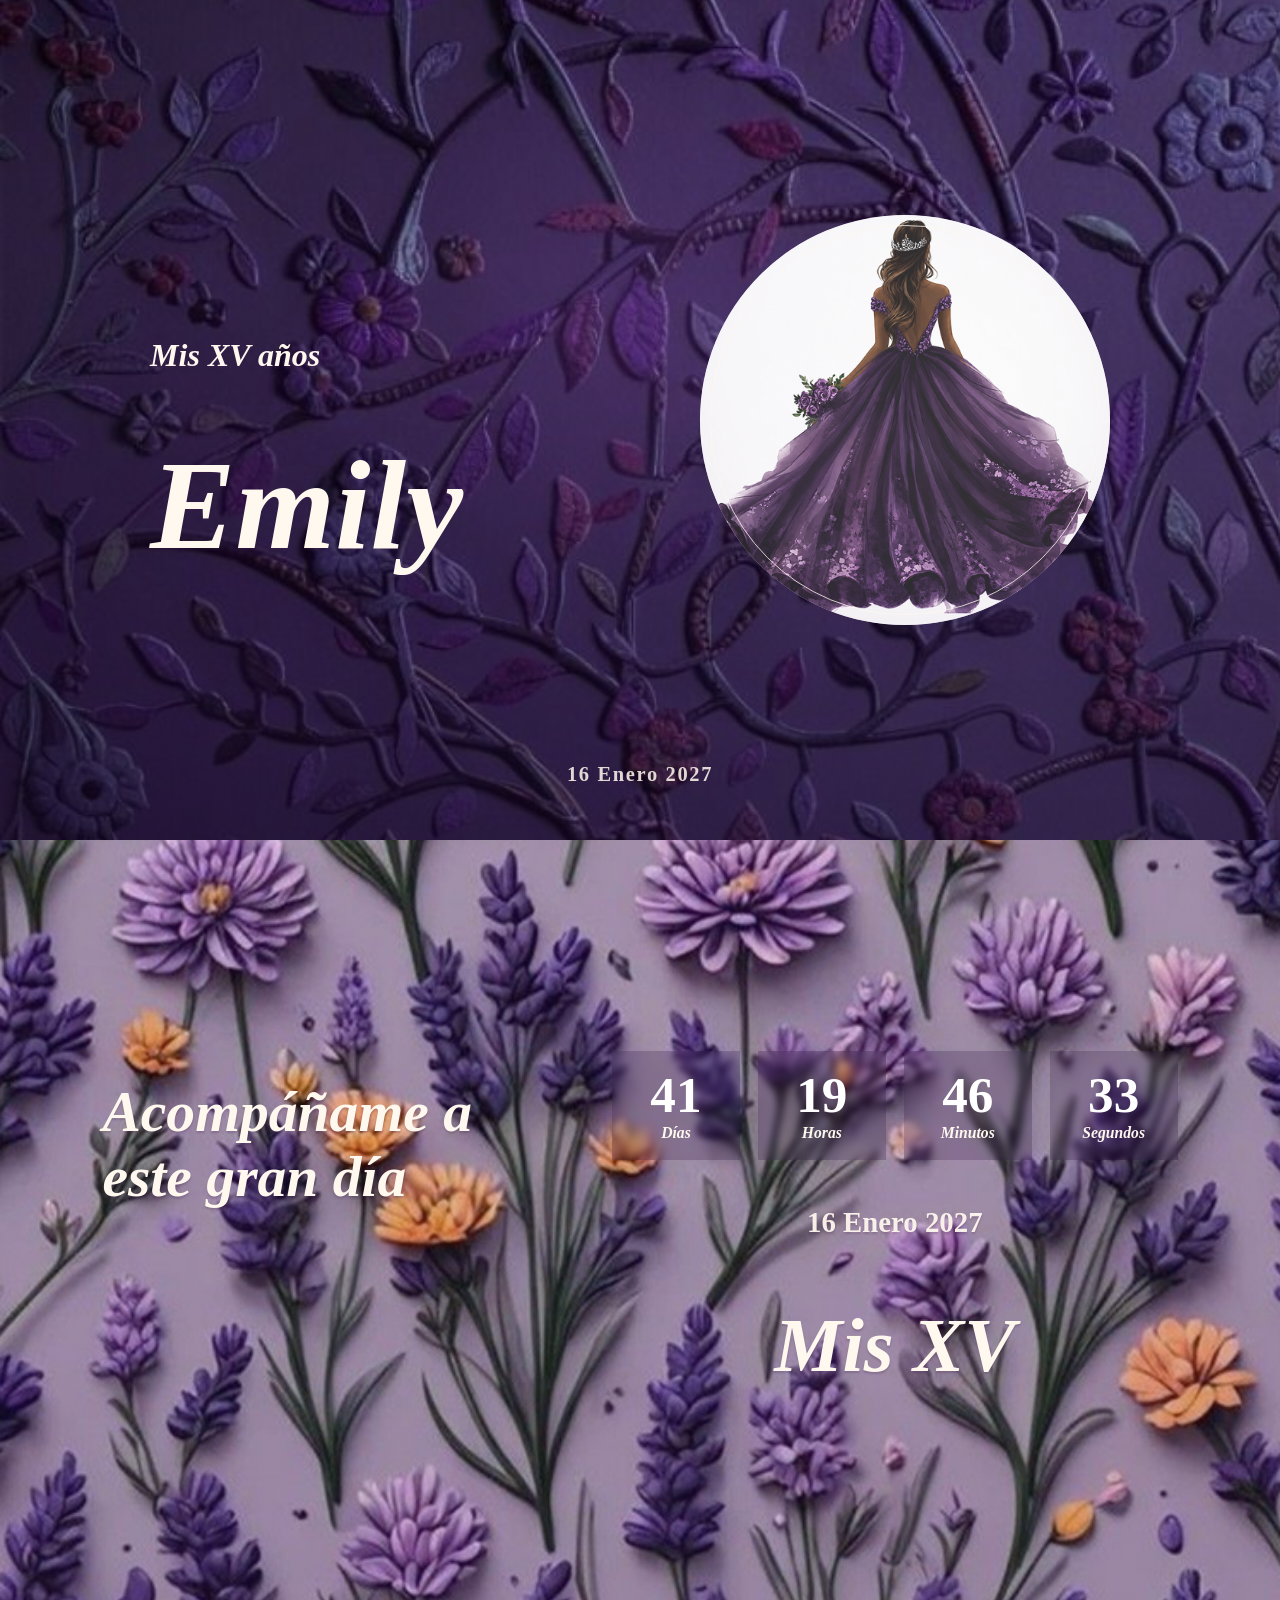
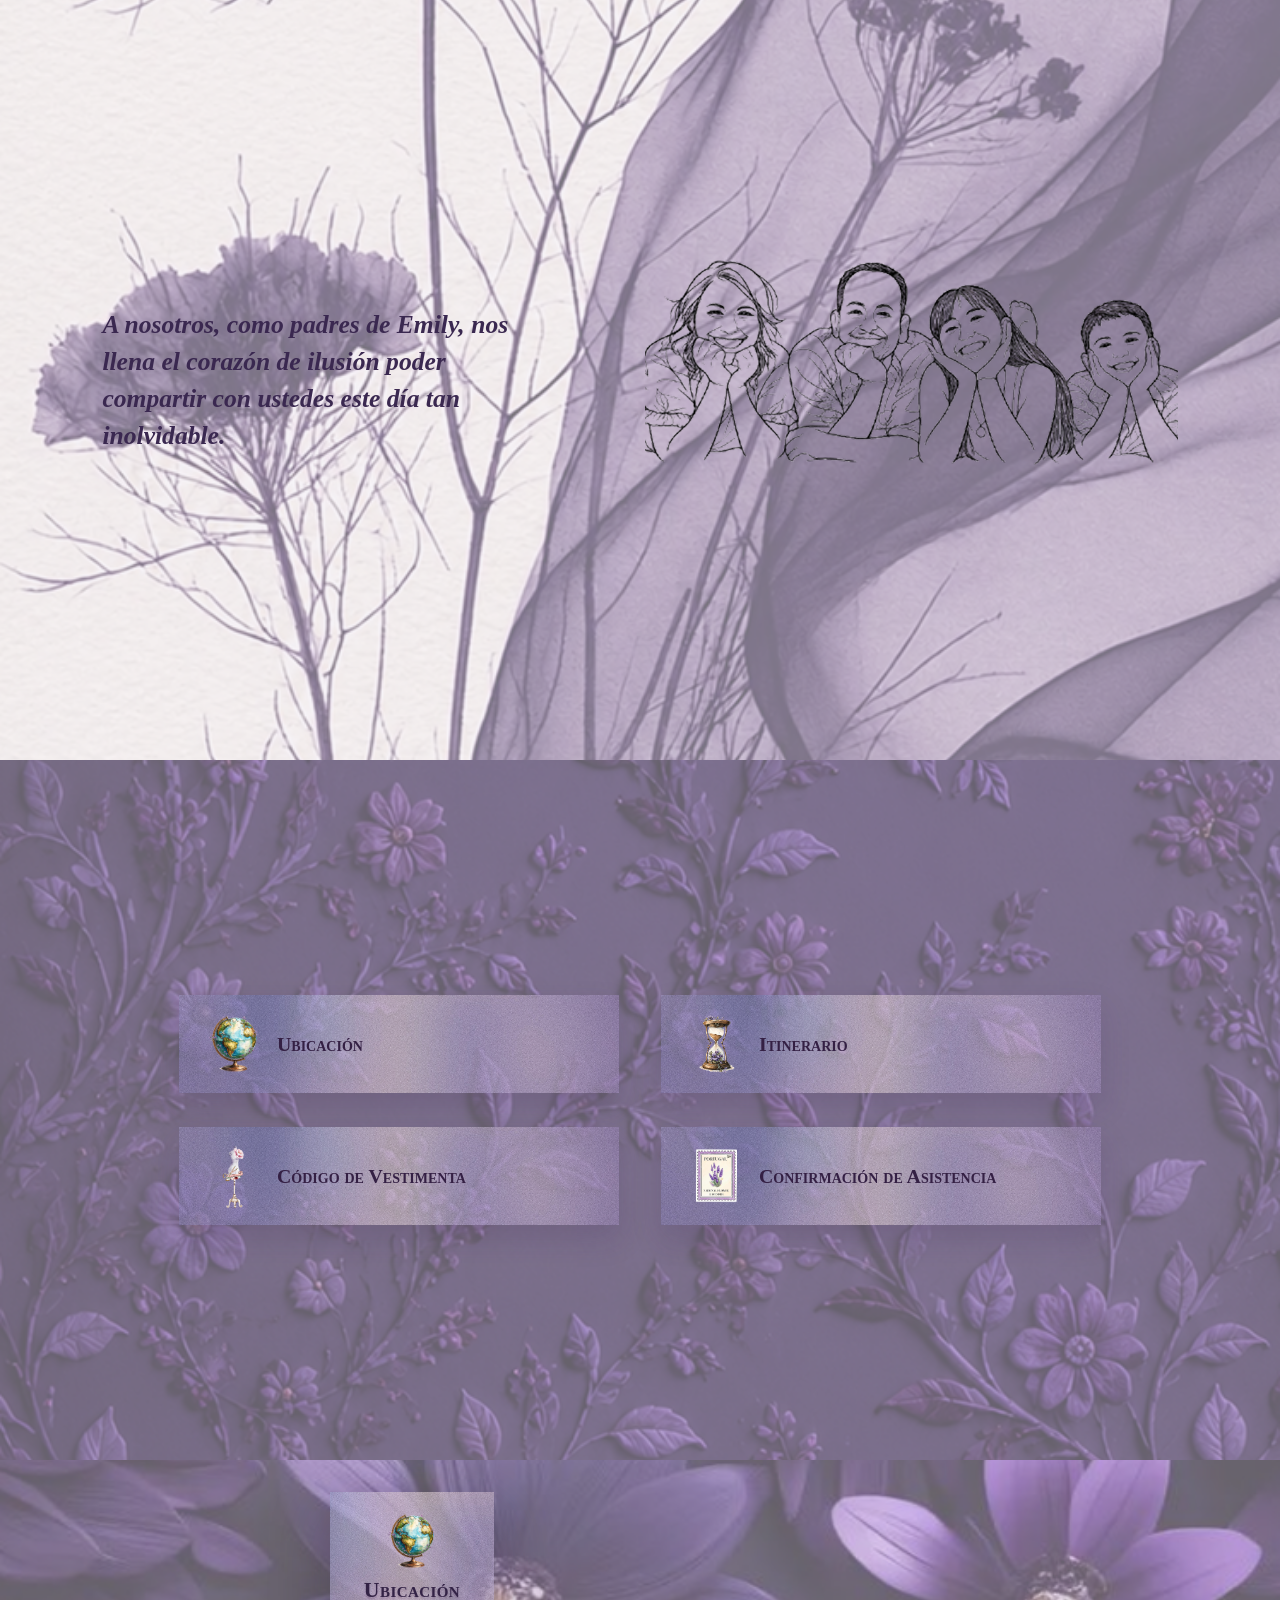
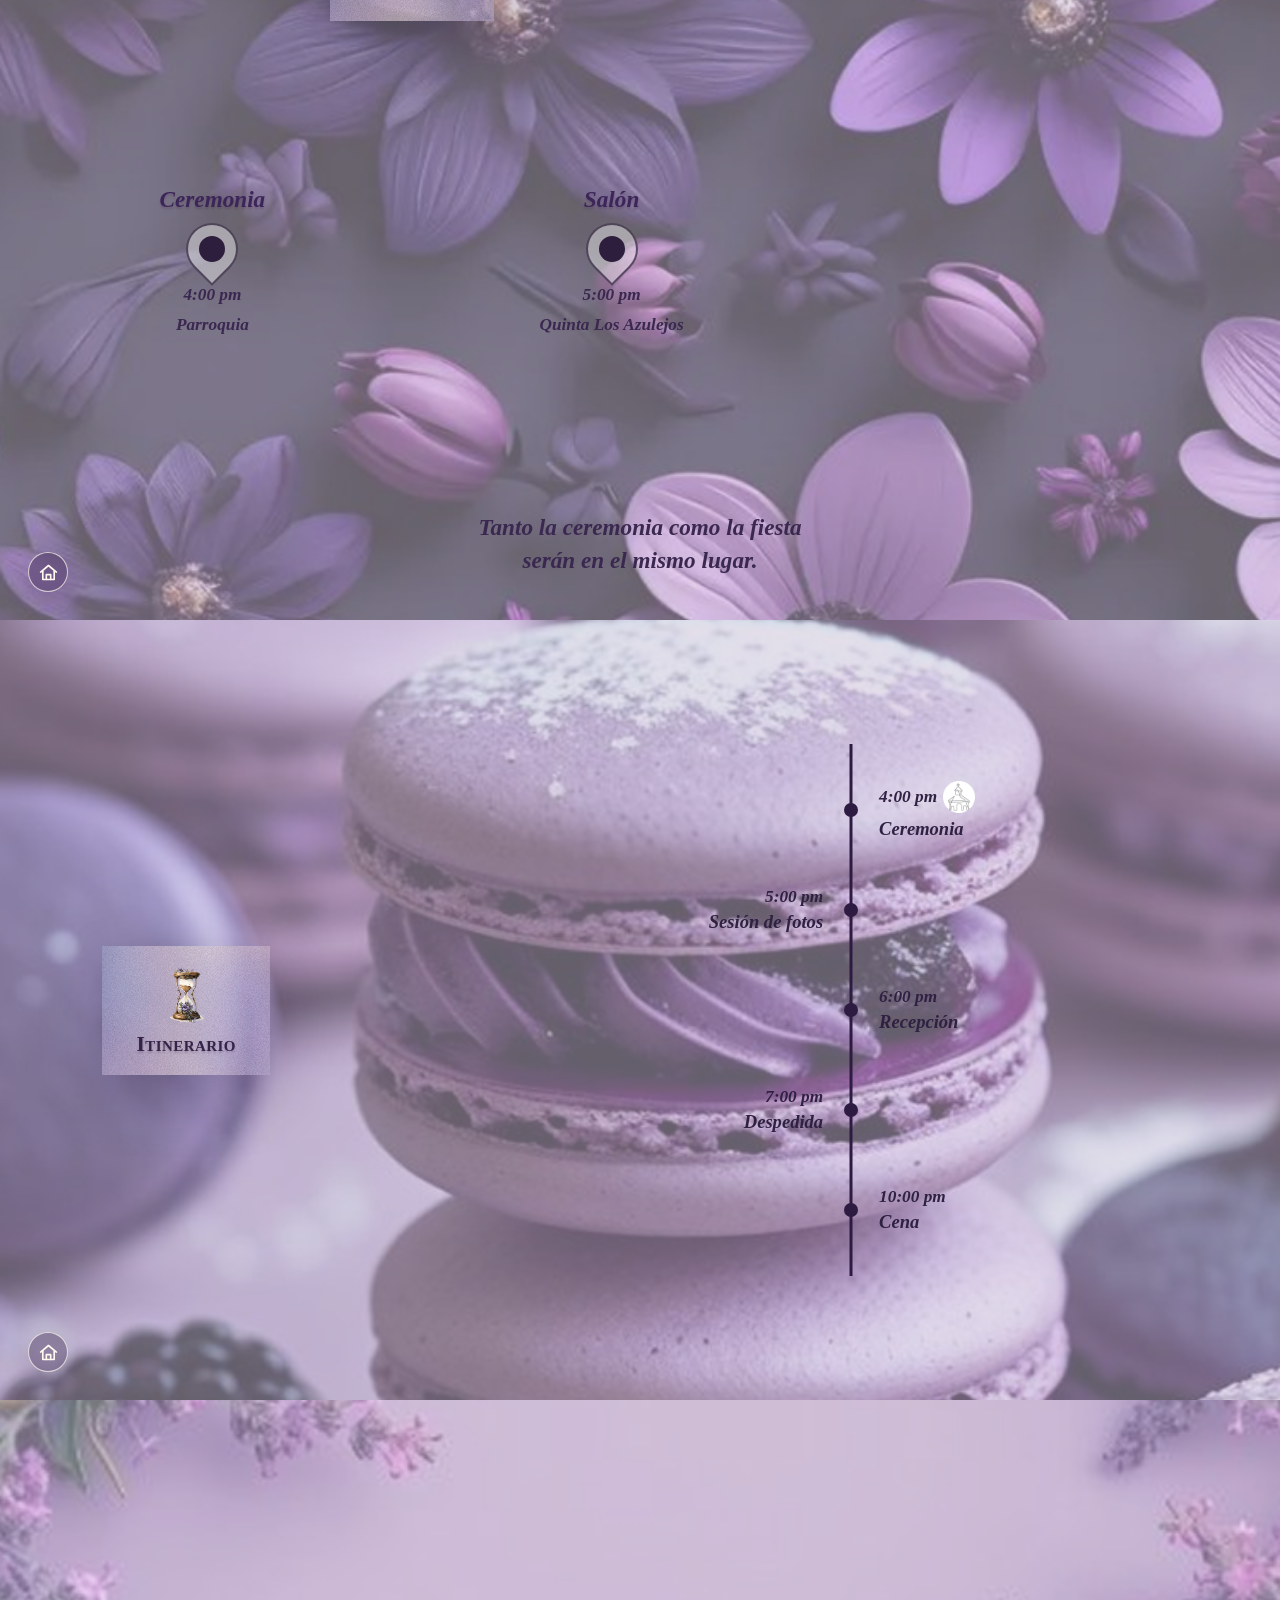
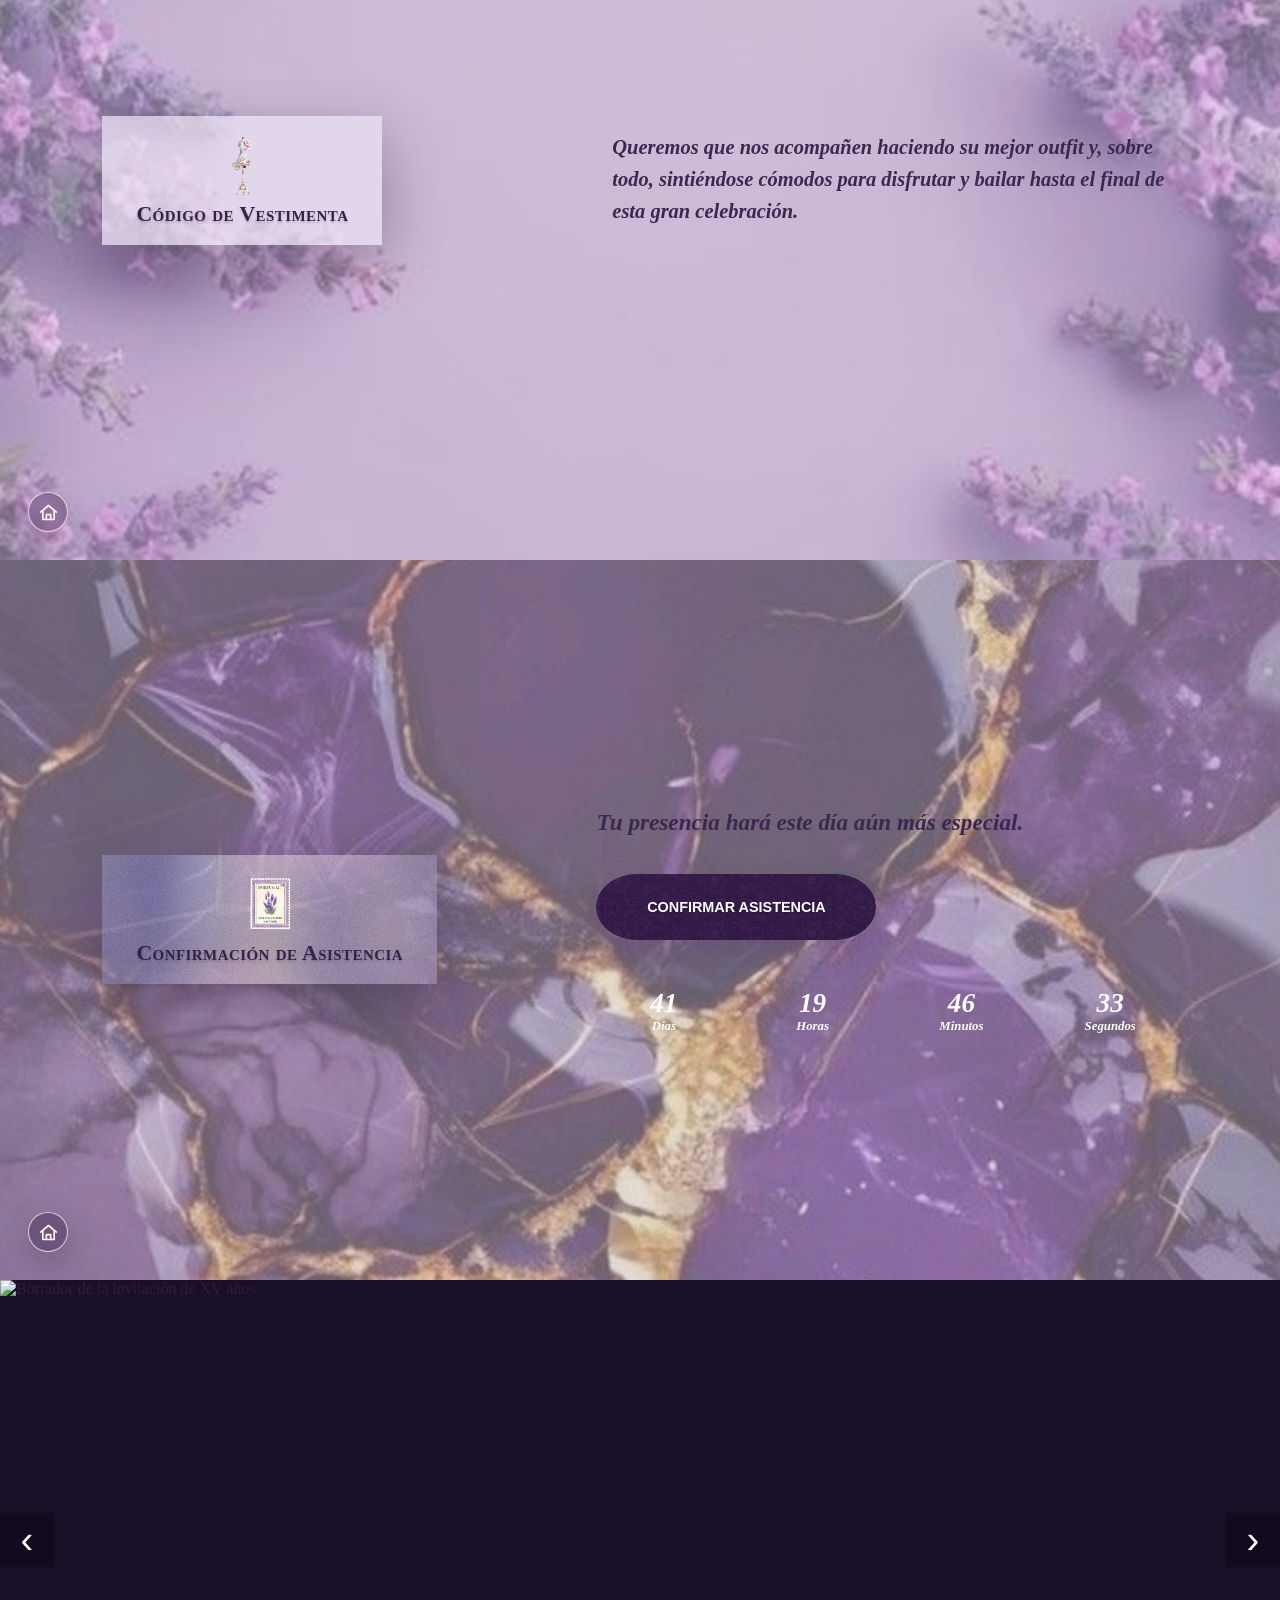
==== index.html @ 59a215a9 "Add files via upload" ====
<!doctype html>
<html lang="es">
  <head>
    <meta charset="UTF-8" />
    <meta name="viewport" content="width=device-width, initial-scale=1.0" />
    <title>Mis XV | Emily</title>
    <meta
      name="description"
      content="Invitación digital para celebrar los XV años de Emily."
    />
    <link rel="stylesheet" href="styles.css" />
  </head>
  <body>
    <main class="invite">
      <section class="panel hero" id="inicio">
        <div class="vine vine--top" aria-hidden="true"></div>
        <p class="script small">Mis XV años</p>
        <a
          class="portrait portrait--link"
          href="#segunda-seccion"
          aria-label="Ir a la siguiente sección"
        >
          <img
            src="foto-principal.png"
            alt="Quinceañera con vestido morado"
          />
        </a>
        <h1>Emily</h1>
        <p class="date-line">16 Enero 2027</p>
      </section>

      <section class="panel intro" id="segunda-seccion" aria-label="Cuenta regresiva">
        <p class="script">Acompáñame a<br />este gran día</p>
        <div class="countdown" data-event-date="2027-01-16T16:00:00-06:00">
          <div>
            <strong data-days>00</strong>
            <span>Días</span>
          </div>
          <div>
            <strong data-hours>00</strong>
            <span>Horas</span>
          </div>
          <div>
            <strong data-minutes>00</strong>
            <span>Minutos</span>
          </div>
          <div>
            <strong data-seconds>00</strong>
            <span>Segundos</span>
          </div>
        </div>
        <p class="date-line">16 Enero 2027</p>
        <p class="script large">Mis XV</p>
      </section>

      <section class="panel letter">
        <p>
          A nosotros, como padres de Emily, nos llena el corazón de ilusión
          poder compartir con ustedes este día tan inolvidable.
        </p>
        <img
          class="family-photo"
          src="foto-familia.png"
          alt="Retrato lineal de la familia de Emily"
        />
      </section>

      <section class="panel menu" id="menu-principal" aria-label="Accesos rápidos">
        <a href="#ubicacion" aria-label="Ir a la sección de ubicación">
          <img src="icono-ubicacion.png" alt="" aria-hidden="true" />
          Ubicación
        </a>
        <a href="#itinerario">
          <img src="icono-itinerario.png" alt="" aria-hidden="true" />
          Itinerario
        </a>
        <a href="#vestimenta">
          <img src="icono-vestimenta.png" alt="" aria-hidden="true" />
          Código de Vestimenta
        </a>
        <a href="#confirmacion">
          <img src="icono-confirmacion.png" alt="" aria-hidden="true" />
          Confirmación de Asistencia
        </a>
      </section>

      <section class="panel location" id="ubicacion">
        <h2>
          <img src="icono-ubicacion.png" alt="" aria-hidden="true" />
          Ubicación
        </h2>
        <div class="place-grid">
          <article>
            <h3>Ceremonia</h3>
            <a
              class="pin"
              href="https://maps.app.goo.gl/WxmmRTpsKxU8qEWM8"
              target="_blank"
              rel="noreferrer"
              aria-label="Ver ubicación de la ceremonia"
            ></a>
            <p>4:00 pm</p>
            <small>Parroquia</small>
          </article>
          <article>
            <h3>Salón</h3>
            <a
              class="pin"
              href="https://maps.app.goo.gl/WxmmRTpsKxU8qEWM8"
              target="_blank"
              rel="noreferrer"
              aria-label="Ver ubicación del salón"
            ></a>
            <p>5:00 pm</p>
            <small>Quinta Los Azulejos</small>
          </article>
        </div>
        <p class="note">
          Tanto la ceremonia como la fiesta serán en el mismo lugar.
        </p>
        <a class="back-menu" href="#menu-principal" aria-label="Regresar al menú principal">
          <svg viewBox="0 0 24 24" aria-hidden="true">
            <path d="M3 11.5 12 4l9 7.5" />
            <path d="M5.5 10.5V20h13v-9.5" />
            <path d="M9.5 20v-5.5h5V20" />
          </svg>
        </a>
      </section>

      <section class="panel itinerary" id="itinerario">
        <h2>
          <img src="icono-itinerario.png" alt="" aria-hidden="true" />
          Itinerario
        </h2>
        <ol class="timeline">
          <li>
            <span class="timeline-heading">
              <time>4:00 pm</time>
              <img src="icono-iglesia.png" alt="" aria-hidden="true" />
            </span>
            <span>Ceremonia</span>
          </li>
          <li>
            <time>5:00 pm</time>
            <span>Sesión de fotos</span>
          </li>
          <li>
            <time>6:00 pm</time>
            <span>Recepción</span>
          </li>
          <li>
            <time>7:00 pm</time>
            <span>Despedida</span>
          </li>
          <li>
            <time>10:00 pm</time>
            <span>Cena</span>
          </li>
        </ol>
        <a class="back-menu" href="#menu-principal" aria-label="Regresar al menú principal">
          <svg viewBox="0 0 24 24" aria-hidden="true">
            <path d="M3 11.5 12 4l9 7.5" />
            <path d="M5.5 10.5V20h13v-9.5" />
            <path d="M9.5 20v-5.5h5V20" />
          </svg>
        </a>
      </section>

      <section class="panel dresscode" id="vestimenta">
        <h2>
          <img src="icono-vestimenta.png" alt="" aria-hidden="true" />
          Código de Vestimenta
        </h2>
        <p>
          Queremos que nos acompañen haciendo su mejor outfit y, sobre todo,
          sintiéndose cómodos para disfrutar y bailar hasta el final de esta
          gran celebración.
        </p>
        <a class="back-menu" href="#menu-principal" aria-label="Regresar al menú principal">
          <svg viewBox="0 0 24 24" aria-hidden="true">
            <path d="M3 11.5 12 4l9 7.5" />
            <path d="M5.5 10.5V20h13v-9.5" />
            <path d="M9.5 20v-5.5h5V20" />
          </svg>
        </a>
      </section>

      <section class="panel rsvp" id="confirmacion">
        <h2>
          <img src="icono-confirmacion.png" alt="" aria-hidden="true" />
          Confirmación de Asistencia
        </h2>
        <p>Tu presencia hará este día aún más especial.</p>
        <a
          class="button"
          href="confirmacion.html"
          data-confirmation-link
        >
          Confirmar asistencia
        </a>
        <div class="mini-count">
          <span><strong data-days-small>00</strong> Días</span>
          <span><strong data-hours-small>00</strong> Horas</span>
          <span><strong data-minutes-small>00</strong> Minutos</span>
          <span><strong data-seconds-small>00</strong> Segundos</span>
        </div>
        <a class="back-menu" href="#menu-principal" aria-label="Regresar al menú principal">
          <svg viewBox="0 0 24 24" aria-hidden="true">
            <path d="M3 11.5 12 4l9 7.5" />
            <path d="M5.5 10.5V20h13v-9.5" />
            <path d="M9.5 20v-5.5h5V20" />
          </svg>
        </a>
      </section>

      <section class="panel gallery" aria-label="Galería">
        <button class="arrow arrow--prev" type="button" aria-label="Foto anterior">
          ‹
        </button>
        <div class="slides">
          <img src="borrador-xv.png" alt="Borrador de la invitación de XV años" />
          <div class="slide slide--one"></div>
          <div class="slide slide--two"></div>
        </div>
        <button class="arrow arrow--next" type="button" aria-label="Foto siguiente">
          ›
        </button>
      </section>

    </main>

    <script src="invitados.js"></script>
    <script src="script.js"></script>
  </body>
</html>
---- styles.css ----
:root {
  --purple-950: #160c28;
  --purple-900: #241338;
  --purple-700: #4b2866;
  --purple-500: #765191;
  --lavender: #c8bedb;
  --lavender-2: #ddd5e7;
  --cream: #fff8ef;
  --ink: #2d1e3d;
  --gold: #d9b15f;
  --shadow: 0 20px 60px rgba(24, 10, 40, 0.32);
}

* {
  box-sizing: border-box;
}

html {
  scroll-behavior: smooth;
}

body {
  margin: 0;
  background: #10081c;
  color: var(--ink);
  font-family: Georgia, "Times New Roman", serif;
}

a {
  color: inherit;
  text-decoration: none;
}

.invite {
  width: min(100%, 430px);
  margin: 0 auto;
  background: var(--lavender-2);
  box-shadow: 0 0 80px rgba(0, 0, 0, 0.42);
}

.panel {
  position: relative;
  min-height: 100vh;
  min-height: 100dvh;
  padding: 46px 28px;
  overflow-x: hidden;
  overflow-y: visible;
  display: flex;
  flex-direction: column;
  align-items: center;
  justify-content: center;
  isolation: isolate;
}

.panel::before {
  content: "";
  position: absolute;
  inset: 0;
  z-index: -2;
  background:
    radial-gradient(circle at 15% 12%, rgba(255, 255, 255, 0.26) 0 2px, transparent 3px),
    radial-gradient(circle at 84% 22%, rgba(255, 255, 255, 0.18) 0 2px, transparent 3px),
    radial-gradient(circle at 20% 86%, rgba(76, 33, 88, 0.22), transparent 28%),
    linear-gradient(135deg, #d8d0df, #bcb0ce 42%, #e3ddea);
}

.panel::after {
  content: "✿ ✤ ✿ ✤ ✿";
  position: absolute;
  inset: auto -18px 20px;
  z-index: -1;
  color: rgba(255, 255, 255, 0.34);
  font-size: 4.2rem;
  letter-spacing: 0.15em;
  text-align: center;
  filter: blur(0.2px);
}

.hero {
  min-height: 100vh;
  min-height: 100dvh;
  color: var(--cream);
  background: var(--purple-950);
}

.hero::after,
.hero .vine {
  display: none;
}

.hero::before {
  background:
    radial-gradient(circle at 50% 38%, rgba(122, 72, 158, 0.24), transparent 34%),
    linear-gradient(180deg, rgba(13, 6, 24, 0.24), rgba(18, 8, 31, 0.58)),
    url("fondo-inicio.jpg") center/cover;
}

.vine {
  position: absolute;
  inset: 0;
  z-index: -1;
  opacity: 0.75;
  background:
    radial-gradient(ellipse at 17% 15%, transparent 0 26px, rgba(31, 10, 45, 0.4) 27px 29px, transparent 30px),
    radial-gradient(ellipse at 78% 26%, transparent 0 34px, rgba(31, 10, 45, 0.44) 35px 37px, transparent 38px),
    radial-gradient(ellipse at 30% 78%, transparent 0 36px, rgba(31, 10, 45, 0.42) 37px 39px, transparent 40px);
}

.script,
h1,
h2,
h3,
.date-line {
  text-align: center;
  text-shadow: 0 2px 2px rgba(70, 35, 80, 0.24);
}

.script {
  margin: 0;
  color: var(--cream);
  font-size: 2rem;
  font-style: italic;
  font-weight: 700;
  line-height: 1.12;
}

.script.small {
  margin-bottom: 28px;
  font-size: 1.55rem;
}

.script.large {
  margin-top: 18px;
  font-size: 2.8rem;
}

h1 {
  margin: 26px 0 4px;
  color: var(--cream);
  font-size: 4.4rem;
  font-style: italic;
  line-height: 0.9;
}

h2 {
  width: fit-content;
  max-width: 100%;
  margin: 0 auto 34px;
  padding: 16px 24px;
  color: #332346;
  background: rgba(234, 226, 244, 0.72);
  box-shadow: var(--shadow);
  font-size: 1.22rem;
  font-variant: small-caps;
  letter-spacing: 0.02em;
}

h2 span {
  display: block;
  margin-bottom: 4px;
  font-size: 2rem;
  font-variant: normal;
}

h2 img {
  width: 48px;
  height: 54px;
  display: block;
  margin: 0 auto 6px;
  object-fit: contain;
}

h3 {
  margin: 0;
  color: #3c2558;
  font-size: 1.08rem;
  font-style: italic;
}

.date-line {
  margin: 0;
  color: rgba(255, 248, 239, 0.86);
  font-size: 1rem;
  font-weight: 700;
}

.hero .date-line {
  position: absolute;
  bottom: 34px;
  left: 50%;
  width: max-content;
  transform: translateX(-50%);
}

.portrait {
  position: relative;
  width: 282px;
  height: 282px;
  margin: 0;
  display: grid;
  place-items: center;
  border-radius: 50%;
  background:
    radial-gradient(circle at 65% 38%, rgba(255, 255, 255, 0.96), rgba(244, 240, 248, 0.92) 62%, rgba(212, 201, 221, 0.9));
  box-shadow: inset -18px -20px 38px rgba(111, 76, 132, 0.15);
  overflow: hidden;
}

.portrait--link {
  cursor: pointer;
  animation: portraitPulse 2.6s ease-in-out infinite;
  transition:
    filter 180ms ease,
    transform 180ms ease;
}

.portrait--link::after {
  content: "";
  position: absolute;
  inset: 10px;
  border: 1px solid rgba(255, 248, 239, 0.78);
  border-radius: 50%;
  pointer-events: none;
}

.portrait--link:hover {
  filter: brightness(1.06);
  transform: scale(1.02);
}

.portrait img {
  width: 100%;
  height: 100%;
  display: block;
  object-fit: cover;
  object-position: center;
}

@keyframes portraitPulse {
  0%,
  100% {
    box-shadow:
      inset -18px -20px 38px rgba(111, 76, 132, 0.15),
      0 0 0 0 rgba(255, 248, 239, 0.45);
  }

  50% {
    box-shadow:
      inset -18px -20px 38px rgba(111, 76, 132, 0.15),
      0 0 0 14px rgba(255, 248, 239, 0);
  }
}

.intro {
  min-height: 100vh;
  min-height: 100dvh;
  justify-content: flex-start;
  padding-top: 72px;
  padding-bottom: 36px;
}

.intro::before {
  background:
    linear-gradient(rgba(50, 28, 68, 0.1), rgba(58, 31, 76, 0.18)),
    url("fondo-seccion-2.png") center/cover;
}

.intro::after {
  display: none;
}

.countdown {
  width: min(356px, 100%);
  display: grid;
  grid-template-columns: repeat(4, 1fr);
  gap: 8px;
  margin: 92px auto 0;
  color: var(--cream);
}

.countdown div {
  padding: 8px;
  text-align: center;
}

.countdown strong {
  display: block;
  color: #fff;
  font-size: 1.86rem;
  line-height: 1;
}

.countdown span {
  display: block;
  margin-top: 4px;
  font-size: 0.82rem;
  font-style: italic;
  font-weight: 700;
}

.intro .date-line {
  margin-top: 52px;
  color: rgba(255, 248, 239, 0.94);
  font-size: 1.28rem;
}

.intro .script.large {
  position: absolute;
  bottom: 34px;
  left: 50%;
  width: max-content;
  margin: 0;
  transform: translateX(-50%);
}

.letter {
  min-height: 100vh;
  min-height: 100dvh;
  justify-content: flex-start;
  padding-top: 76px;
  background: #eee9f1;
}

.letter::before {
  opacity: 0.5;
  background: url("fondo-seccion-3.png") center/cover;
}

.letter::after {
  display: none;
}

.letter p,
.dresscode p,
.rsvp p,
.note {
  max-width: 330px;
  margin: 0 auto;
  color: #3a2850;
  font-size: 1.22rem;
  font-style: italic;
  font-weight: 700;
  line-height: 1.45;
  text-align: center;
}

.family-photo {
  width: min(350px, 100%);
  margin: 72px auto 0;
  display: block;
}

.menu {
  min-height: 100vh;
  min-height: 100dvh;
  gap: 24px;
  background: #cfc5d8;
}

.menu::before {
  opacity: 0.5;
  background: url("fondo-seccion-4.png") center/cover;
}

.menu::after {
  display: none;
}

.menu a {
  position: relative;
  z-index: 0;
  width: min(310px, 100%);
  min-height: 76px;
  display: grid;
  grid-template-columns: 54px 1fr;
  align-items: center;
  padding: 12px 18px;
  background: transparent;
  box-shadow: 0 14px 28px rgba(57, 32, 78, 0.16);
  color: #342044;
  font-size: 1.08rem;
  font-variant: small-caps;
  font-weight: 700;
  overflow: hidden;
  cursor: pointer;
  touch-action: manipulation;
  transition:
    filter 180ms ease,
    transform 180ms ease;
}

.menu a::before {
  content: "";
  position: absolute;
  inset: 0;
  z-index: -1;
  background: url("rectangulo-boton.png") center/cover;
  opacity: 0.65;
}

.menu a:hover,
.menu a:focus-visible {
  filter: brightness(1.08);
  transform: translateY(-2px);
}

.menu a:active {
  transform: scale(0.98);
}

.menu span {
  font-size: 2rem;
}

.menu img {
  width: 44px;
  height: 52px;
  display: block;
  object-fit: contain;
}

.location {
  min-height: 100vh;
  min-height: 100dvh;
  justify-content: flex-start;
  padding-top: 18px;
  padding-bottom: 144px;
  background: #cbc0d5;
  text-align: center;
}

.location::before {
  opacity: 0.5;
  background: url("fondo-seccion-5.png") center/cover;
}

.location::after {
  display: none;
}

.location h2 {
  position: relative;
  z-index: 0;
  margin-bottom: 0;
  background: transparent;
  overflow: hidden;
}

.location h2::before {
  content: "";
  position: absolute;
  inset: 0;
  z-index: -1;
  background: url("rectangulo-boton.png") center/cover;
  opacity: 0.65;
}

.place-grid {
  width: 100%;
  flex: 1;
  display: flex;
  flex-direction: column;
  justify-content: center;
  gap: 42px;
  margin-top: 0;
  text-align: center;
}

.place-grid article {
  display: grid;
  justify-items: center;
  gap: 6px;
  text-align: center;
}

.pin {
  position: relative;
  width: 42px;
  height: 42px;
  margin: 0 auto;
  display: block;
  border: 2px solid rgba(44, 32, 58, 0.72);
  border-radius: 50% 50% 50% 0;
  background: rgba(255, 255, 255, 0.42);
  transform: rotate(-45deg);
  cursor: pointer;
  transition:
    filter 180ms ease,
    scale 180ms ease;
}

.pin::before {
  content: "";
  position: absolute;
  inset: 11px;
  border-radius: 50%;
  background: #2d1e3d;
}

.pin:hover,
.pin:focus-visible {
  filter: brightness(1.12);
  scale: 1.08;
}

.place-grid p,
.place-grid small {
  display: block;
  margin: 0;
  color: #3a2850;
  font-size: 0.9rem;
  font-style: italic;
  font-weight: 700;
  text-align: center;
}

.note {
  position: absolute;
  bottom: 34px;
  left: 50%;
  width: min(330px, calc(100% - 40px));
  margin-top: 0;
  transform: translateX(-50%);
  font-size: 1.2rem;
}

.back-menu {
  position: absolute;
  left: 18px;
  bottom: 22px;
  width: 34px;
  height: 34px;
  display: grid;
  place-items: center;
  border: 1px solid rgba(255, 248, 239, 0.72);
  border-radius: 50%;
  background: rgba(61, 37, 82, 0.42);
  color: #fff8ef;
  box-shadow: 0 10px 24px rgba(43, 21, 58, 0.22);
  backdrop-filter: blur(6px);
}

.back-menu svg {
  width: 18px;
  height: 18px;
  fill: none;
  stroke: currentColor;
  stroke-linecap: round;
  stroke-linejoin: round;
  stroke-width: 1.9;
}

.back-menu:active {
  transform: scale(0.96);
}

.itinerary {
  min-height: 100vh;
  min-height: 100dvh;
  justify-content: flex-start;
  padding-top: 18px;
  background: #c8bfd4;
}

.itinerary::before {
  opacity: 0.5;
  background: url("fondo-seccion-6.png") center/cover;
}

.itinerary::after {
  display: none;
}

.itinerary h2 {
  position: relative;
  z-index: 0;
  background: transparent;
  overflow: hidden;
}

.itinerary h2::before {
  content: "";
  position: absolute;
  inset: 0;
  z-index: -1;
  background: url("rectangulo-boton.png") center/cover;
  opacity: 0.65;
}

.timeline {
  position: relative;
  width: min(320px, 100%);
  margin: 34px 0 0;
  padding: 16px 0;
  list-style: none;
}

.timeline::before {
  content: "";
  position: absolute;
  top: 0;
  bottom: 0;
  left: 50%;
  width: 3px;
  background: #2e1b42;
  transform: translateX(-50%);
}

.timeline li {
  position: relative;
  min-height: 92px;
  display: flex;
  flex-direction: column;
  justify-content: center;
  width: calc(50% - 28px);
  color: #2f2142;
  font-size: 0.9rem;
  font-style: italic;
  font-weight: 700;
}

.timeline li:nth-child(odd) {
  margin-left: calc(50% + 28px);
  align-items: flex-start;
  text-align: left;
}

.timeline li:nth-child(even) {
  margin-right: calc(50% + 28px);
  align-items: flex-end;
  text-align: right;
}

.timeline li::before {
  content: "";
  position: absolute;
  top: 50%;
  width: 14px;
  height: 14px;
  border-radius: 50%;
  background: #2e1b42;
  transform: translateY(-50%);
}

.timeline li:nth-child(odd)::before {
  left: -35px;
}

.timeline li:nth-child(even)::before {
  right: -35px;
}

.timeline time {
  display: block;
  font-size: 0.92rem;
  line-height: 1.1;
}

.timeline-heading {
  display: inline-flex !important;
  align-items: center;
  gap: 6px;
  margin-top: 0 !important;
}

.timeline-heading img {
  width: 26px;
  height: 26px;
  display: block;
  object-fit: contain;
}

.timeline span {
  display: block;
  margin-top: 5px;
  font-size: 1rem;
  line-height: 1.15;
}

.dresscode {
  min-height: 100vh;
  min-height: 100dvh;
  background: #d3c8dd;
}

.dresscode::before {
  opacity: 0.5;
  background: url("fondo-seccion-7.png") center/cover;
}

.dresscode::after {
  display: none;
}

.dresscode p {
  margin-top: 210px;
  font-size: 1.08rem;
}

.rsvp {
  min-height: 100vh;
  min-height: 100dvh;
  justify-content: flex-start;
  padding-top: 18px;
  background: #c9bfd5;
}

.rsvp::before {
  opacity: 0.5;
  background: url("fondo-seccion-8.png") center/cover;
}

.rsvp::after {
  display: none;
}

.rsvp h2 {
  position: relative;
  z-index: 0;
  margin-bottom: 50px;
  background: transparent;
  overflow: hidden;
}

.rsvp h2::before {
  content: "";
  position: absolute;
  inset: 0;
  z-index: -1;
  background: url("rectangulo-boton.png") center/cover;
  opacity: 0.65;
}

.button {
  display: inline-flex;
  align-items: center;
  justify-content: center;
  min-height: 44px;
  margin-top: 28px;
  padding: 0 24px;
  border: 0;
  border-radius: 22px;
  background: linear-gradient(90deg, #f4c02d, #f19413);
  color: #3d2050;
  font-family: Arial, sans-serif;
  font-size: 0.78rem;
  font-weight: 800;
  text-transform: uppercase;
  box-shadow: 0 12px 26px rgba(94, 52, 130, 0.28);
}

.rsvp .button {
  min-width: 230px;
  min-height: 58px;
  border-radius: 999px;
  background: url("boton-confirmar.png") center/100% 100% no-repeat;
  color: #fff;
  text-shadow: 0 1px 2px rgba(20, 8, 32, 0.4);
}

.button--dark {
  background: #f3edf7;
}

.mini-count {
  width: 100%;
  display: grid;
  grid-template-columns: repeat(4, 1fr);
  gap: 8px;
  margin-top: 38px;
  color: #fff;
  font-size: 0.62rem;
  font-style: italic;
  font-weight: 700;
  text-align: center;
}

.mini-count strong {
  display: block;
  font-size: 1.2rem;
}

.gallery {
  min-height: 100vh;
  min-height: 100dvh;
  padding: 0;
  background: #1a0f28;
  overflow: hidden;
}

.gallery::before,
.gallery::after {
  display: none;
}

.slides {
  width: 100%;
  height: 100vh;
  height: 100dvh;
  display: flex;
  overflow: hidden;
  scroll-behavior: smooth;
}

.slides img,
.slide {
  width: 100%;
  min-width: 100%;
  height: 100%;
  object-fit: cover;
}

.slides img {
  object-position: top;
}

.slide--one,
.slide--two {
  background:
    linear-gradient(rgba(31, 14, 44, 0.15), rgba(31, 14, 44, 0.2)),
    radial-gradient(circle at 48% 34%, #f4edf8 0 52px, transparent 53px),
    linear-gradient(145deg, #2d173d, #8d6fab 55%, #281334);
}

.slide--two {
  background:
    radial-gradient(circle at 60% 44%, rgba(255, 255, 255, 0.72) 0 72px, transparent 73px),
    linear-gradient(145deg, #4c2a68, #c7b8dc 62%, #281334);
}

.arrow {
  position: absolute;
  top: 50%;
  z-index: 2;
  width: 42px;
  height: 42px;
  border: 0;
  background: rgba(0, 0, 0, 0.28);
  color: #fff;
  font-size: 2.4rem;
  line-height: 1;
  transform: translateY(-50%);
  cursor: pointer;
}

.arrow--prev {
  left: 0;
}

.arrow--next {
  right: 0;
}

@media (max-width: 360px) {
  .panel {
    padding-inline: 20px;
  }

  h1 {
    font-size: 3.8rem;
  }

  .portrait {
    width: 238px;
    height: 238px;
  }

  .place-grid {
    gap: 12px;
  }

  .family-photo {
    width: min(330px, 100%);
  }
}

@media (min-width: 768px) and (max-width: 1023px) {
  .invite {
    width: min(100%, 820px);
  }

  .panel {
    min-height: 680px;
    padding: 58px 54px;
  }

  .hero {
    min-height: 780px;
  }

  .portrait {
    width: 326px;
    height: 326px;
  }

  h1 {
    font-size: 5.4rem;
  }

  .intro {
    min-height: 650px;
    padding-top: 84px;
  }

  .countdown {
    width: min(520px, 100%);
    gap: 14px;
  }

  .countdown strong {
    font-size: 2.4rem;
  }

  .letter p,
  .dresscode p,
  .rsvp p,
  .note {
    max-width: 520px;
    font-size: 1.34rem;
  }

  .family-photo {
    width: min(520px, 100%);
    margin-top: 54px;
  }

  .menu {
    display: grid;
    grid-template-columns: repeat(2, minmax(260px, 1fr));
    place-content: center;
    gap: 26px;
  }

  .menu a {
    width: 100%;
  }

  .location,
  .itinerary,
  .dresscode,
  .rsvp {
    min-height: 720px;
  }

  .place-grid {
    flex-direction: row;
    align-items: center;
    justify-content: center;
    gap: 92px;
  }

  .timeline {
    width: min(470px, 100%);
  }

  .dresscode p {
    margin-top: 150px;
  }

  .mini-count {
    width: min(560px, 100%);
    gap: 12px;
  }

  .slides,
  .gallery {
    min-height: 420px;
    height: 420px;
  }

  .gallery {
    padding: 0;
  }
}

@media (min-width: 1024px) {
  body {
    background:
      radial-gradient(circle at 18% 16%, rgba(118, 81, 145, 0.18), transparent 28%),
      #10081c;
  }

  .invite {
    width: min(100%, 1440px);
  }

  .panel {
    min-height: 760px;
    padding: 72px clamp(72px, 8vw, 128px);
  }

  h2 {
    font-size: 1.36rem;
    padding: 18px 34px;
  }

  h2 img {
    width: 56px;
    height: 62px;
  }

  .hero {
    min-height: 840px;
    display: grid;
    grid-template-columns: minmax(300px, 0.82fr) minmax(360px, 430px);
    grid-template-rows: auto auto;
    column-gap: clamp(56px, 9vw, 128px);
    align-content: center;
    justify-content: center;
  }

  .hero .script.small {
    grid-column: 1;
    grid-row: 1;
    align-self: end;
    margin: 0 0 12px;
    font-size: 2rem;
    text-align: left;
  }

  .hero h1 {
    grid-column: 1;
    grid-row: 2;
    margin: 0;
    font-size: clamp(7rem, 10vw, 10.5rem);
    text-align: left;
  }

  .hero .portrait {
    grid-column: 2;
    grid-row: 1 / 3;
    width: clamp(360px, 32vw, 430px);
    height: clamp(360px, 32vw, 430px);
  }

  .hero .date-line {
    bottom: 54px;
    font-size: 1.28rem;
    letter-spacing: 0.08em;
  }

  .intro {
    min-height: 760px;
    display: grid;
    grid-template-columns: minmax(280px, 0.72fr) minmax(420px, 1fr);
    grid-template-rows: auto auto auto;
    align-content: center;
    column-gap: clamp(56px, 8vw, 120px);
    padding-top: 72px;
    padding-bottom: 72px;
  }

  .intro .script:not(.large) {
    grid-column: 1;
    grid-row: 1 / 3;
    align-self: center;
    font-size: clamp(3rem, 4.5vw, 5.2rem);
    text-align: left;
  }

  .countdown {
    grid-column: 2;
    grid-row: 1;
    width: min(620px, 100%);
    gap: 18px;
    margin: 0;
  }

  .countdown div {
    padding: 18px 12px;
    background: rgba(42, 22, 67, 0.22);
    backdrop-filter: blur(3px);
  }

  .countdown strong {
    font-size: clamp(2.8rem, 4vw, 4rem);
  }

  .countdown span {
    font-size: 0.98rem;
  }

  .intro .date-line {
    grid-column: 2;
    grid-row: 2;
    margin-top: 46px;
    font-size: 1.8rem;
  }

  .intro .script.large {
    grid-column: 2;
    grid-row: 3;
    position: static;
    width: auto;
    margin-top: 64px;
    font-size: clamp(4rem, 6vw, 6.2rem);
    transform: none;
  }

  .letter {
    min-height: 760px;
    display: grid;
    grid-template-columns: minmax(300px, 0.85fr) minmax(360px, 1fr);
    align-items: center;
    gap: clamp(48px, 7vw, 108px);
    padding-top: 72px;
  }

  .letter p {
    max-width: 520px;
    margin: 0;
    font-size: clamp(1.55rem, 2vw, 2.15rem);
    text-align: left;
  }

  .family-photo {
    width: min(620px, 100%);
    margin: 0 auto;
  }

  .menu {
    min-height: 700px;
    display: grid;
    grid-template-columns: repeat(2, minmax(310px, 440px));
    align-content: center;
    justify-content: center;
    gap: 34px 42px;
  }

  .menu a {
    width: 100%;
    min-height: 96px;
    grid-template-columns: 72px 1fr;
    padding: 16px 26px;
    font-size: 1.24rem;
  }

  .menu img {
    width: 58px;
    height: 66px;
  }

  .location {
    min-height: 760px;
    display: grid;
    grid-template-rows: auto 1fr auto;
    padding-top: 32px;
    padding-bottom: 120px;
  }

  .place-grid {
    width: min(820px, 100%);
    flex-direction: row;
    align-items: center;
    justify-self: center;
    gap: clamp(110px, 14vw, 210px);
  }

  .place-grid article {
    min-width: 220px;
    gap: 10px;
  }

  .place-grid h3 {
    font-size: 1.45rem;
  }

  .pin {
    width: 52px;
    height: 52px;
  }

  .place-grid p,
  .place-grid small {
    font-size: 1.08rem;
  }

  .note {
    bottom: 42px;
    max-width: 600px;
    font-size: 1.45rem;
  }

  .itinerary {
    min-height: 780px;
    display: grid;
    grid-template-columns: minmax(260px, 0.55fr) minmax(440px, 0.8fr);
    align-content: center;
    justify-content: center;
    column-gap: clamp(64px, 8vw, 120px);
    padding-top: 72px;
  }

  .itinerary h2 {
    align-self: center;
    margin: 0;
  }

  .timeline {
    width: min(500px, 100%);
    margin: 0;
  }

  .timeline li {
    min-height: 100px;
    font-size: 1rem;
  }

  .timeline time {
    font-size: 1.08rem;
  }

  .timeline span {
    font-size: 1.16rem;
  }

  .timeline-heading img {
    width: 32px;
    height: 32px;
  }

  .dresscode {
    min-height: 760px;
    display: grid;
    grid-template-columns: minmax(300px, 0.62fr) minmax(420px, 0.86fr);
    align-content: center;
    justify-content: center;
    column-gap: clamp(64px, 8vw, 120px);
  }

  .dresscode h2 {
    align-self: center;
    margin: 0;
  }

  .dresscode p {
    max-width: 560px;
    margin: 0;
    align-self: center;
    font-size: clamp(1.28rem, 1.6vw, 1.7rem);
    line-height: 1.55;
    text-align: left;
  }

  .rsvp {
    min-height: 720px;
    display: grid;
    grid-template-columns: minmax(300px, 0.62fr) minmax(420px, 0.92fr);
    grid-template-rows: auto auto auto;
    align-content: center;
    justify-content: center;
    column-gap: clamp(64px, 8vw, 120px);
    padding-top: 72px;
  }

  .rsvp h2 {
    grid-column: 1;
    grid-row: 1 / 4;
    align-self: center;
    margin: 0;
  }

  .rsvp p {
    grid-column: 2;
    max-width: 560px;
    margin: 0;
    align-self: end;
    font-size: 1.45rem;
    text-align: left;
  }

  .rsvp .button {
    grid-column: 2;
    justify-self: start;
    min-width: 280px;
    min-height: 66px;
    margin-top: 34px;
    font-size: 0.9rem;
  }

  .mini-count {
    grid-column: 2;
    width: min(620px, 100%);
    gap: 14px;
    margin-top: 48px;
    font-size: 0.8rem;
  }

  .mini-count strong {
    font-size: 1.7rem;
  }

  .gallery {
    min-height: 520px;
    padding: 0;
  }

  .slides {
    height: 520px;
  }

  .arrow {
    width: 54px;
    height: 54px;
  }

  .back-menu {
    left: 28px;
    bottom: 28px;
    width: 40px;
    height: 40px;
  }

  .back-menu svg {
    width: 21px;
    height: 21px;
  }
}
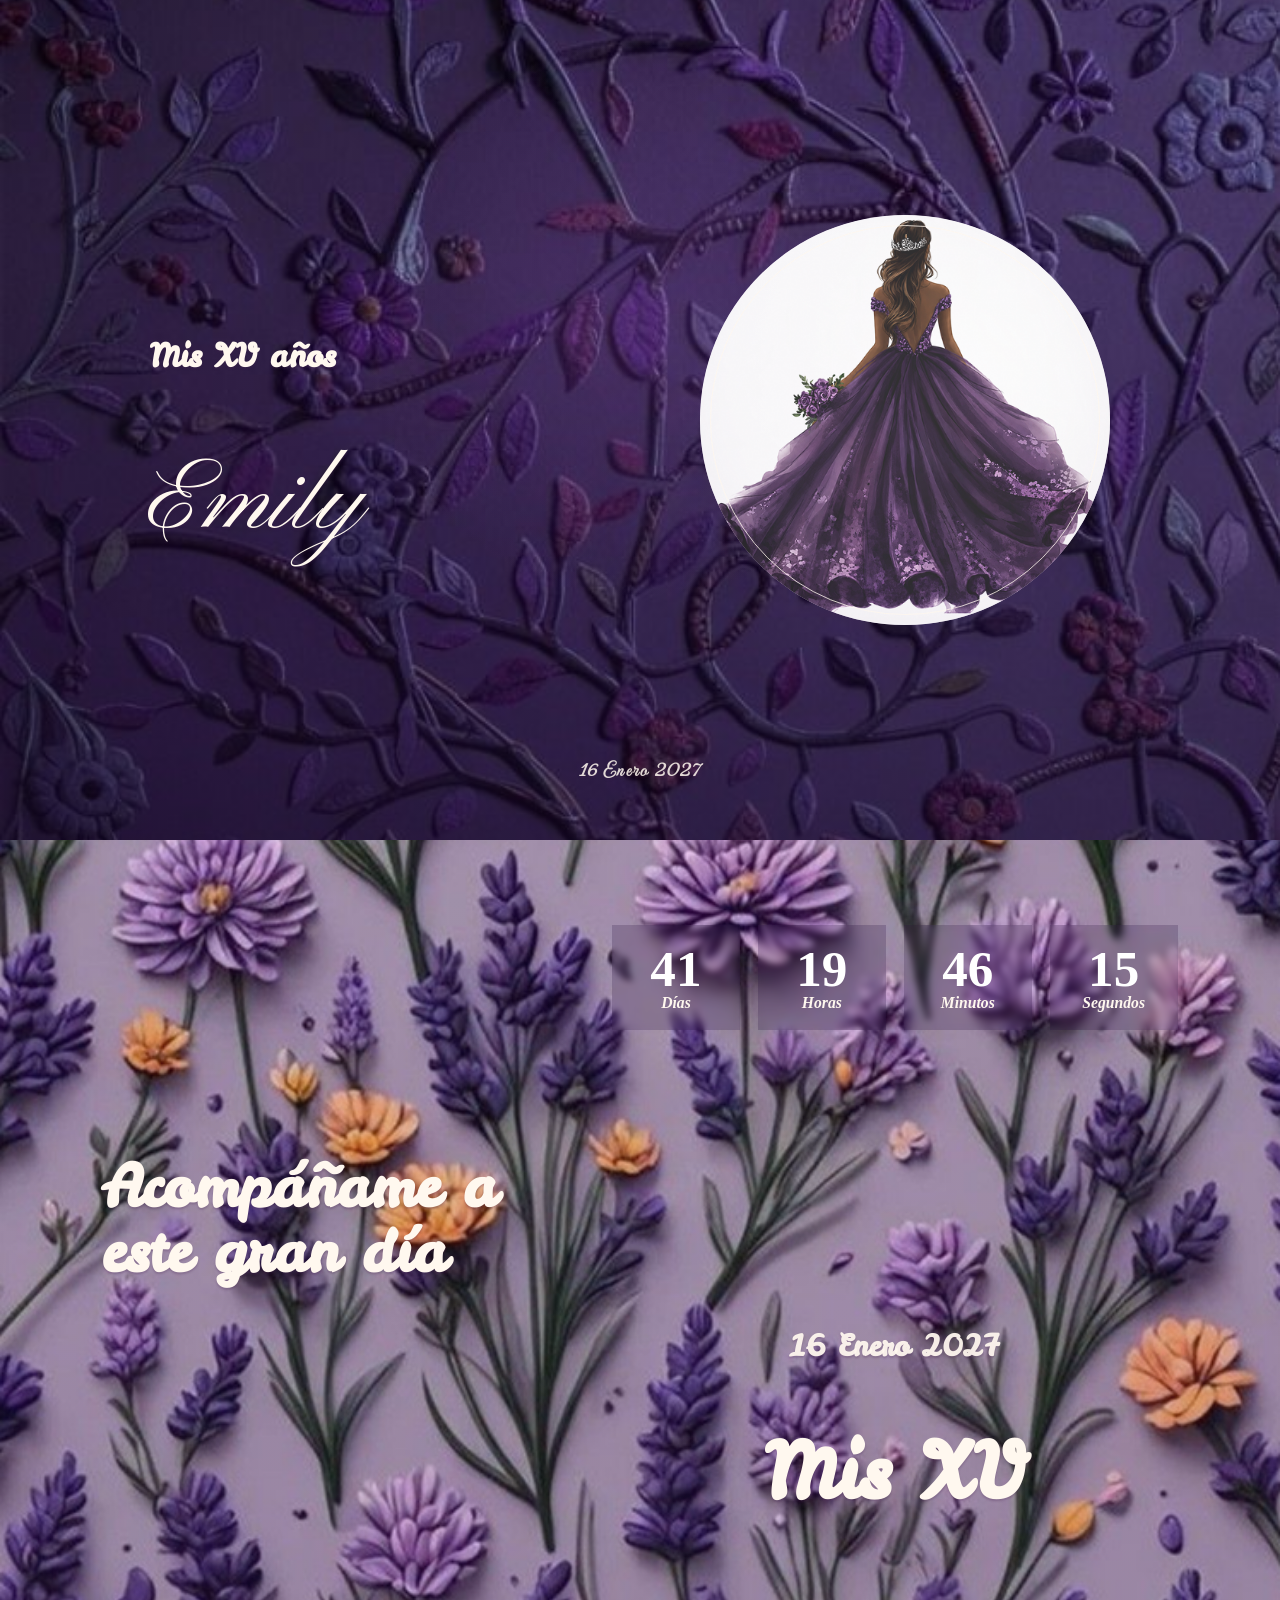
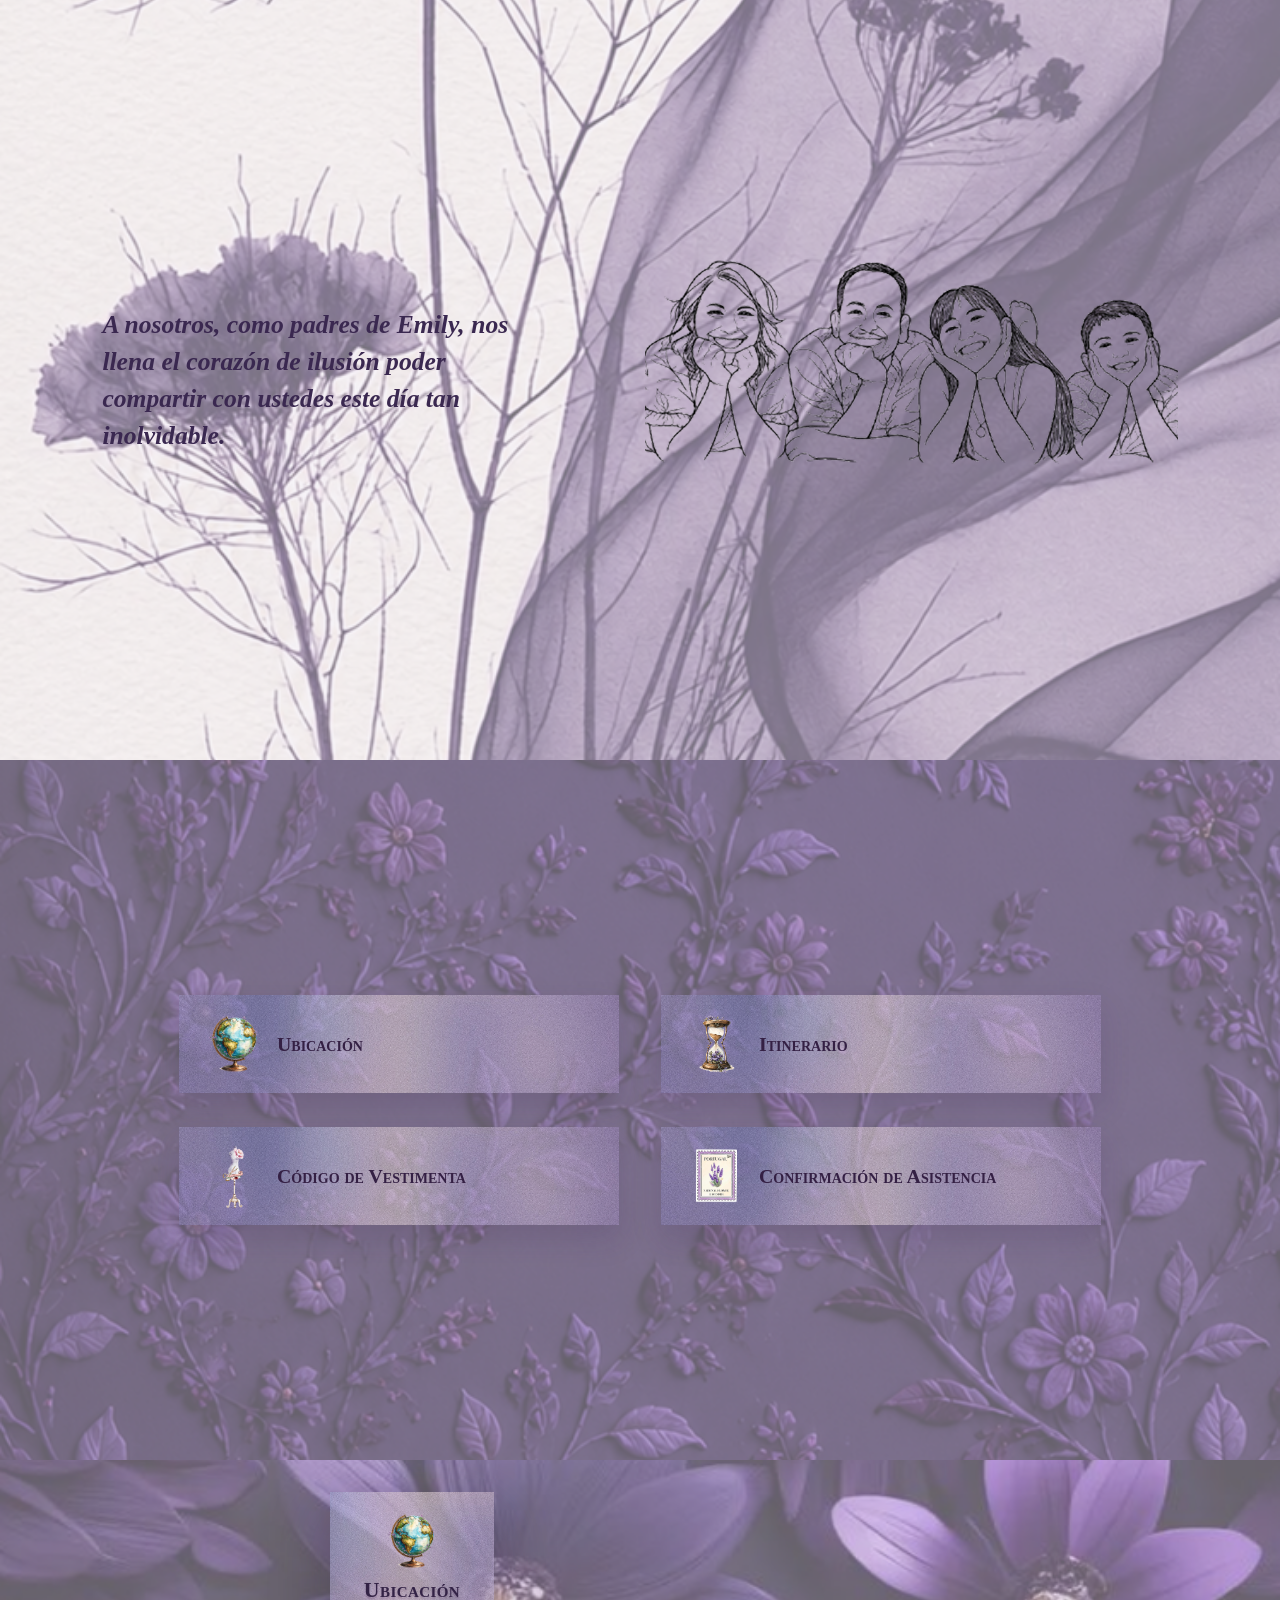
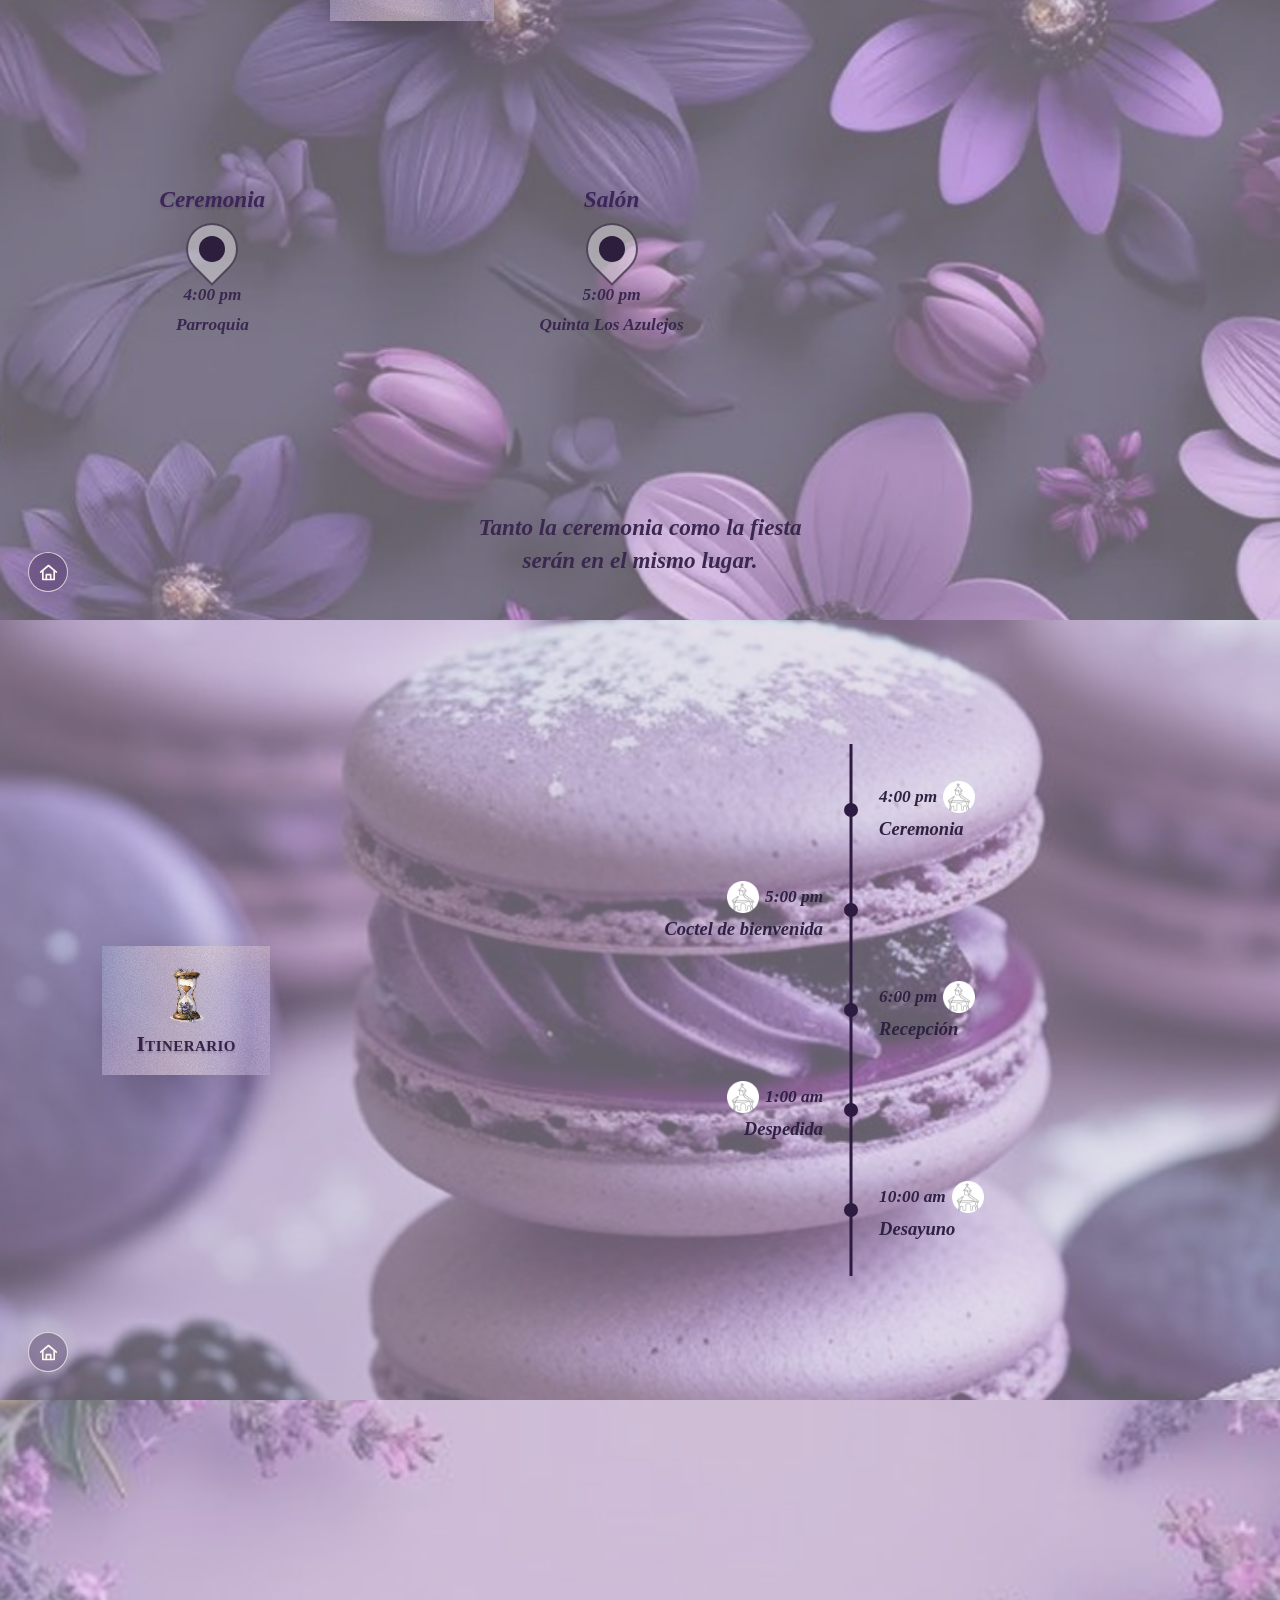
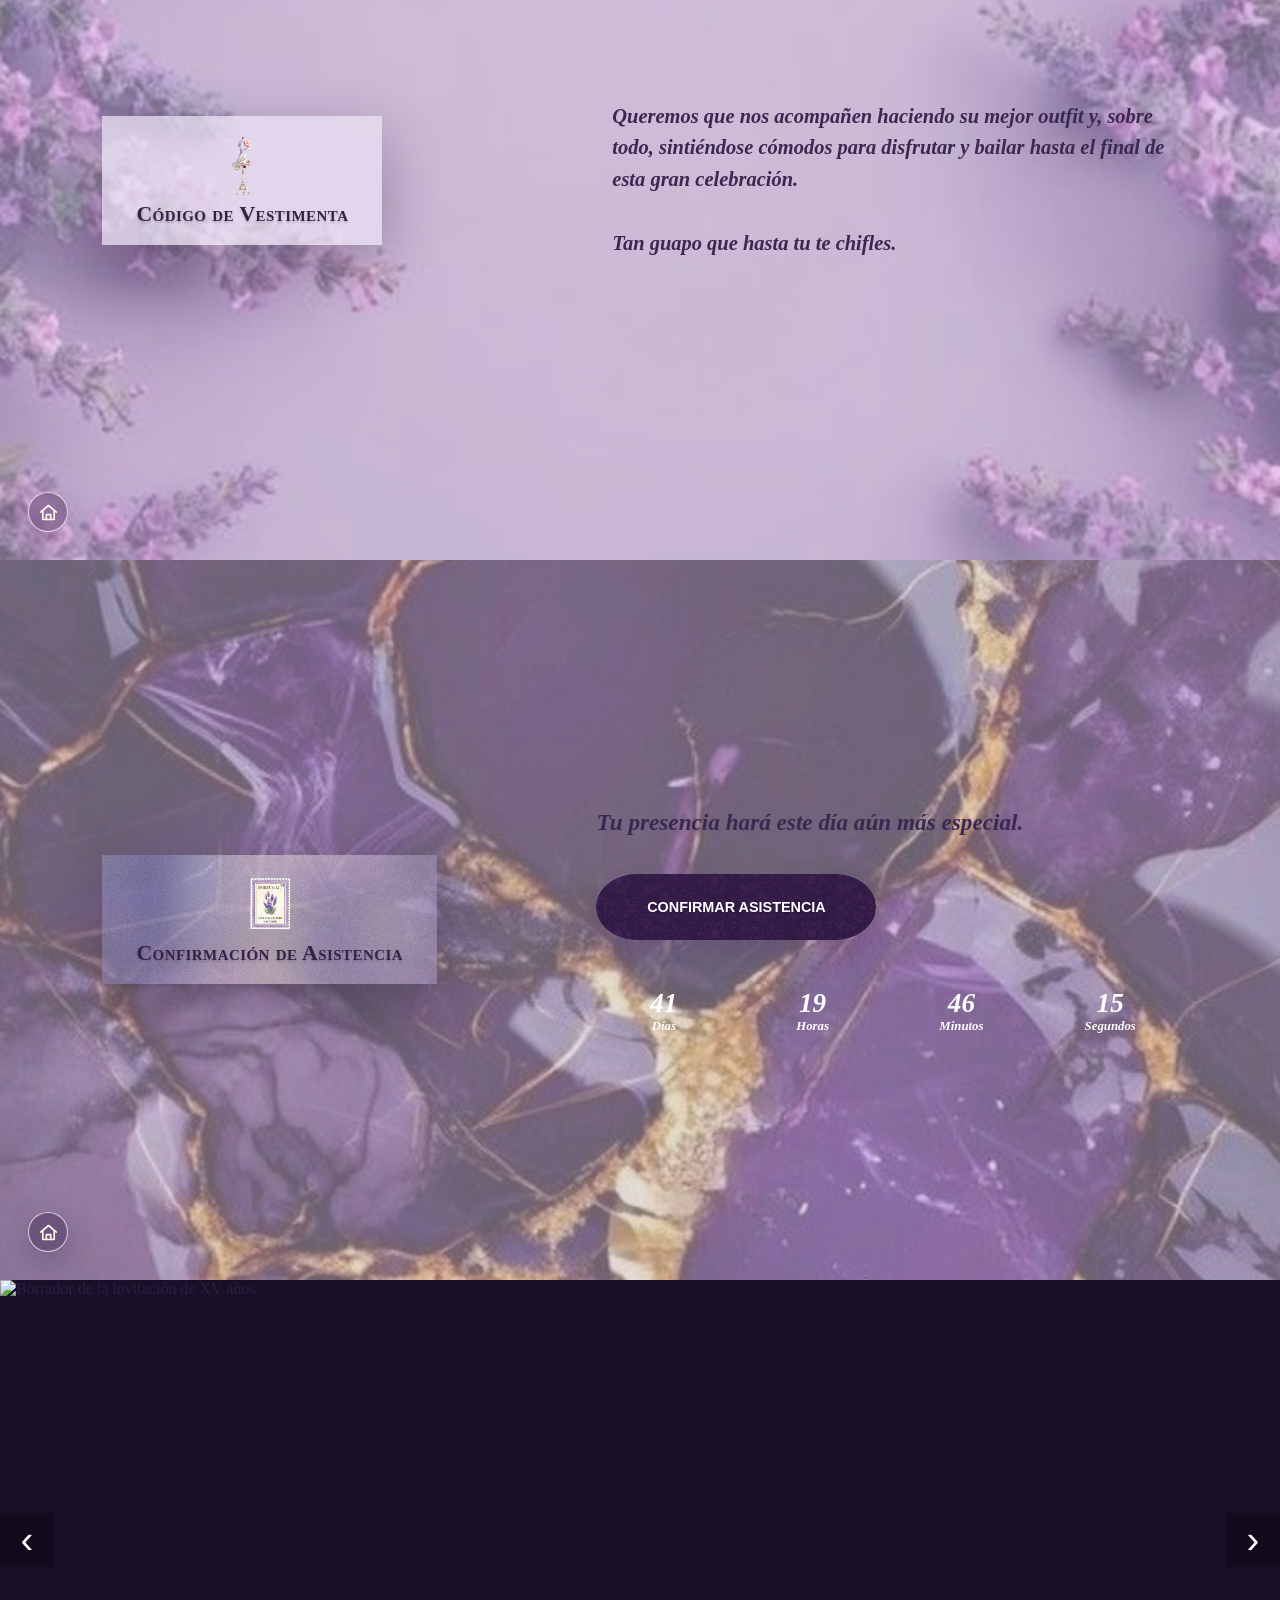
==== commit 4a13d7d0: "Add files via upload" ====
--- a/index.html
+++ b/index.html
@@ -9,6 +9,10 @@
       content="Invitación digital para celebrar los XV años de Emily."
     />
     <link rel="stylesheet" href="styles.css" />
+    <style>
+    @import url('https://fonts.googleapis.com/css2?family=Kapakana:wght@300&family=Leckerli+One&family=MonteCarlo&display=swap');
+    </style>
+
   </head>
   <body>
     <main class="invite">
@@ -49,8 +53,11 @@
             <span>Segundos</span>
           </div>
         </div>
-        <p class="date-line">16 Enero 2027</p>
-        <p class="script large">Mis XV</p>
+        <div class="after-countdown">
+          <p class="date-line">16 Enero 2027</p>
+          <p class="script large">Mis XV</p>
+        </div>
+        
       </section>
 
       <section class="panel letter">
@@ -141,20 +148,32 @@
             <span>Ceremonia</span>
           </li>
           <li>
-            <time>5:00 pm</time>
-            <span>Sesión de fotos</span>
-          </li>
-          <li>
-            <time>6:00 pm</time>
+            <span class="timeline-heading">
+              <img src="icono-iglesia.png" alt="" aria-hidden="true" />
+              <time>5:00 pm</time>
+            </span>
+            <span>Coctel de bienvenida</span>
+          </li>
+          <li>
+            <span class="timeline-heading">
+              <time>6:00 pm</time>
+              <img src="icono-iglesia.png" alt="" aria-hidden="true" />
+            </span>
             <span>Recepción</span>
           </li>
           <li>
-            <time>7:00 pm</time>
+            <span class="timeline-heading">
+              <img src="icono-iglesia.png" alt="" aria-hidden="true" />
+              <time>1:00 am</time>
+            </span>
             <span>Despedida</span>
           </li>
           <li>
-            <time>10:00 pm</time>
-            <span>Cena</span>
+            <span class="timeline-heading">
+              <time>10:00 am</time>
+              <img src="icono-iglesia.png" alt="" aria-hidden="true" />
+            </span>
+            <span>Desayuno</span>
           </li>
         </ol>
         <a class="back-menu" href="#menu-principal" aria-label="Regresar al menú principal">
@@ -175,6 +194,9 @@
           Queremos que nos acompañen haciendo su mejor outfit y, sobre todo,
           sintiéndose cómodos para disfrutar y bailar hasta el final de esta
           gran celebración.
+          <br>
+          <br>
+          Tan guapo que hasta tu te chifles.
         </p>
         <a class="back-menu" href="#menu-principal" aria-label="Regresar al menú principal">
           <svg viewBox="0 0 24 24" aria-hidden="true">
--- a/styles.css
+++ b/styles.css
@@ -81,6 +81,7 @@
   min-height: 100dvh;
   color: var(--cream);
   background: var(--purple-950);
+  font-family: 'Kapakana', serif;
 }
 
 .hero::after,
@@ -119,26 +120,27 @@
   margin: 0;
   color: var(--cream);
   font-size: 2rem;
-  font-style: italic;
+  /* font-style: italic; */
   font-weight: 700;
   line-height: 1.12;
+  font-family: "Leckerli One", cursive;
+  font-style: normal;
 }
 
 .script.small {
   margin-bottom: 28px;
-  font-size: 1.55rem;
+  font-size: 80px;
 }
 
 .script.large {
-  margin-top: 18px;
+  margin-top: 0px;
   font-size: 2.8rem;
 }
 
 h1 {
   margin: 26px 0 4px;
   color: var(--cream);
-  font-size: 4.4rem;
-  font-style: italic;
+  font-size: 9rem;
   line-height: 0.9;
 }
 
@@ -178,7 +180,7 @@
 }
 
 .date-line {
-  margin: 0;
+  margin: 0 auto;
   color: rgba(255, 248, 239, 0.86);
   font-size: 1rem;
   font-weight: 700;
@@ -187,9 +189,11 @@
 .hero .date-line {
   position: absolute;
   bottom: 34px;
+  font-size: 30px;
   left: 50%;
   width: max-content;
   transform: translateX(-50%);
+  font-family: 'MonteCarlo', serif;;
 }
 
 .portrait {
@@ -274,7 +278,7 @@
   display: grid;
   grid-template-columns: repeat(4, 1fr);
   gap: 8px;
-  margin: 92px auto 0;
+  margin: 300px auto 0;
   color: var(--cream);
 }
 
@@ -291,17 +295,21 @@
 }
 
 .countdown span {
-  display: block;
   margin-top: 4px;
   font-size: 0.82rem;
   font-style: italic;
   font-weight: 700;
 }
 
+.after-countdown {
+  width: min(356px, 100%);
+  margin: 250px auto 0;
+}
+
 .intro .date-line {
-  margin-top: 52px;
   color: rgba(255, 248, 239, 0.94);
   font-size: 1.28rem;
+  font-family: "Leckerli One", cursive;
 }
 
 .intro .script.large {
@@ -309,7 +317,6 @@
   bottom: 34px;
   left: 50%;
   width: max-content;
-  margin: 0;
   transform: translateX(-50%);
 }
 
@@ -894,7 +901,7 @@
   }
 
   h1 {
-    font-size: 5.4rem;
+    font-size: 9rem;
   }
 
   .intro {
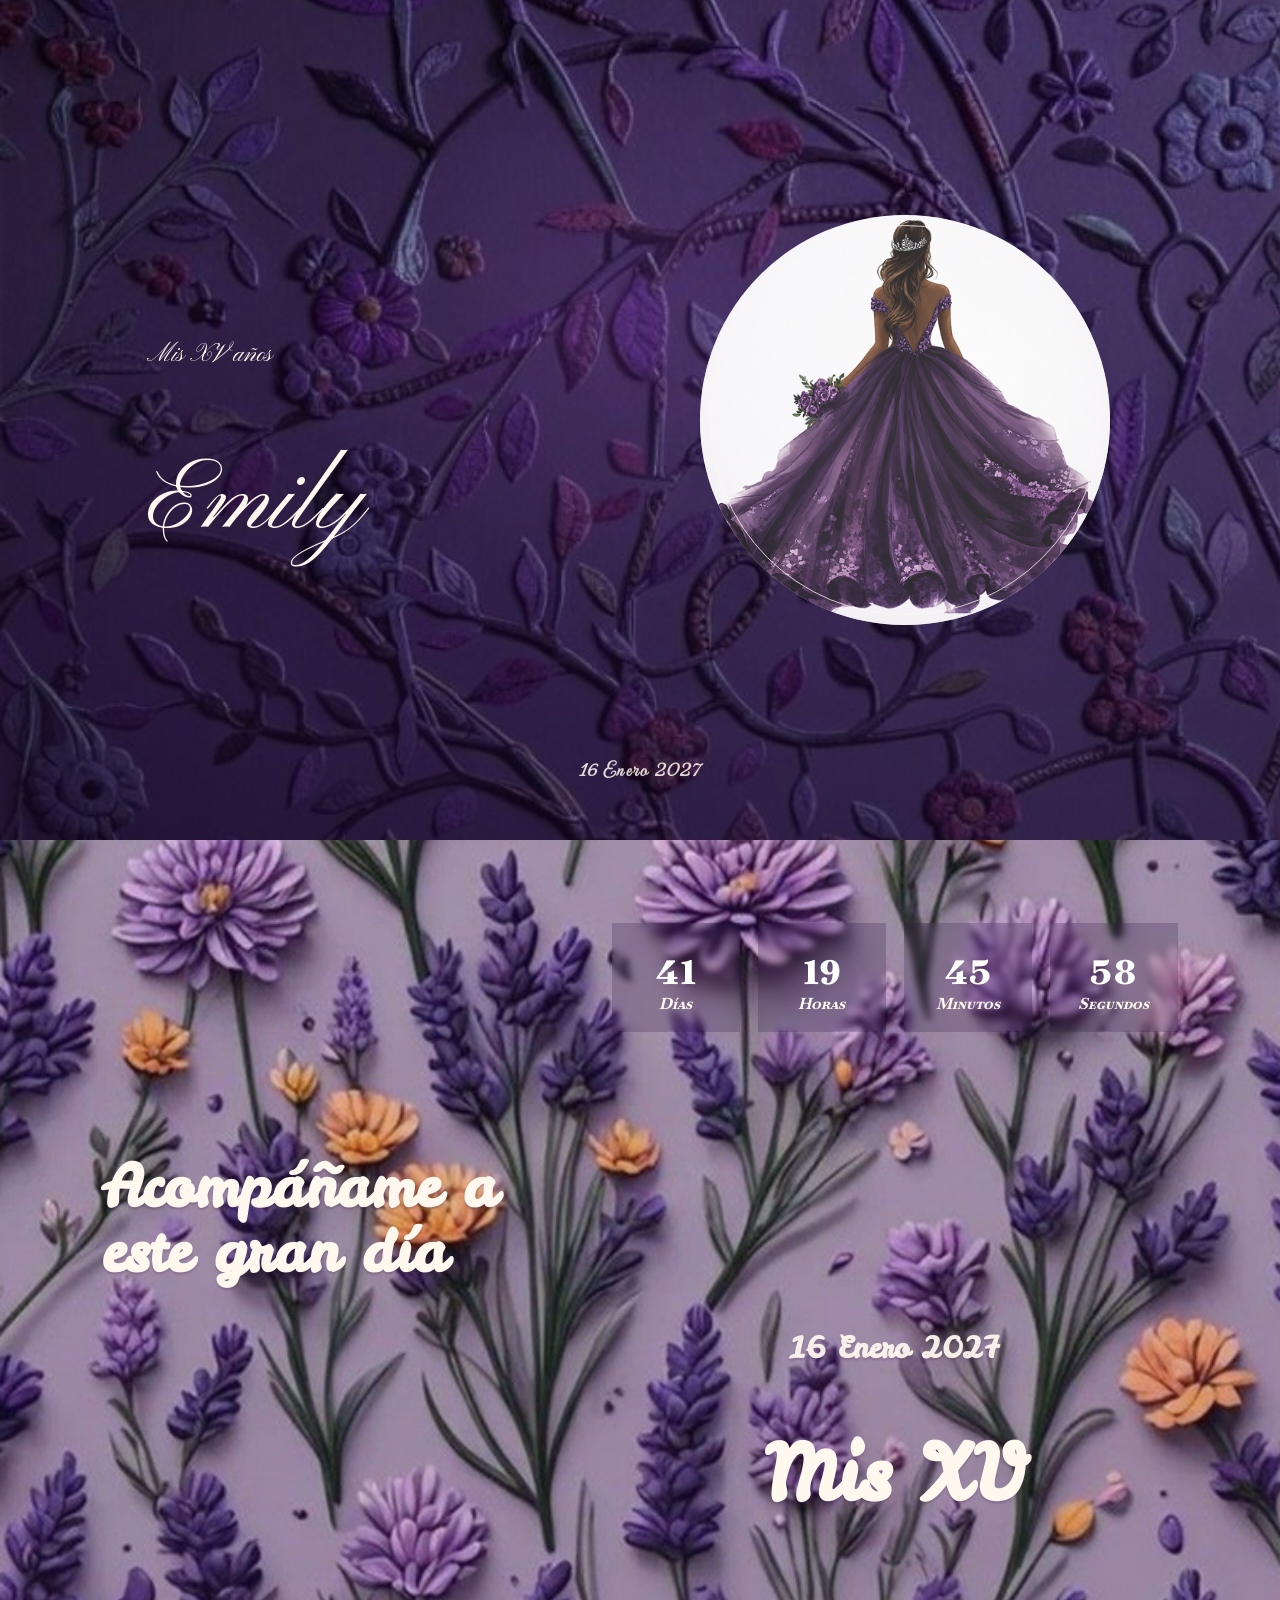
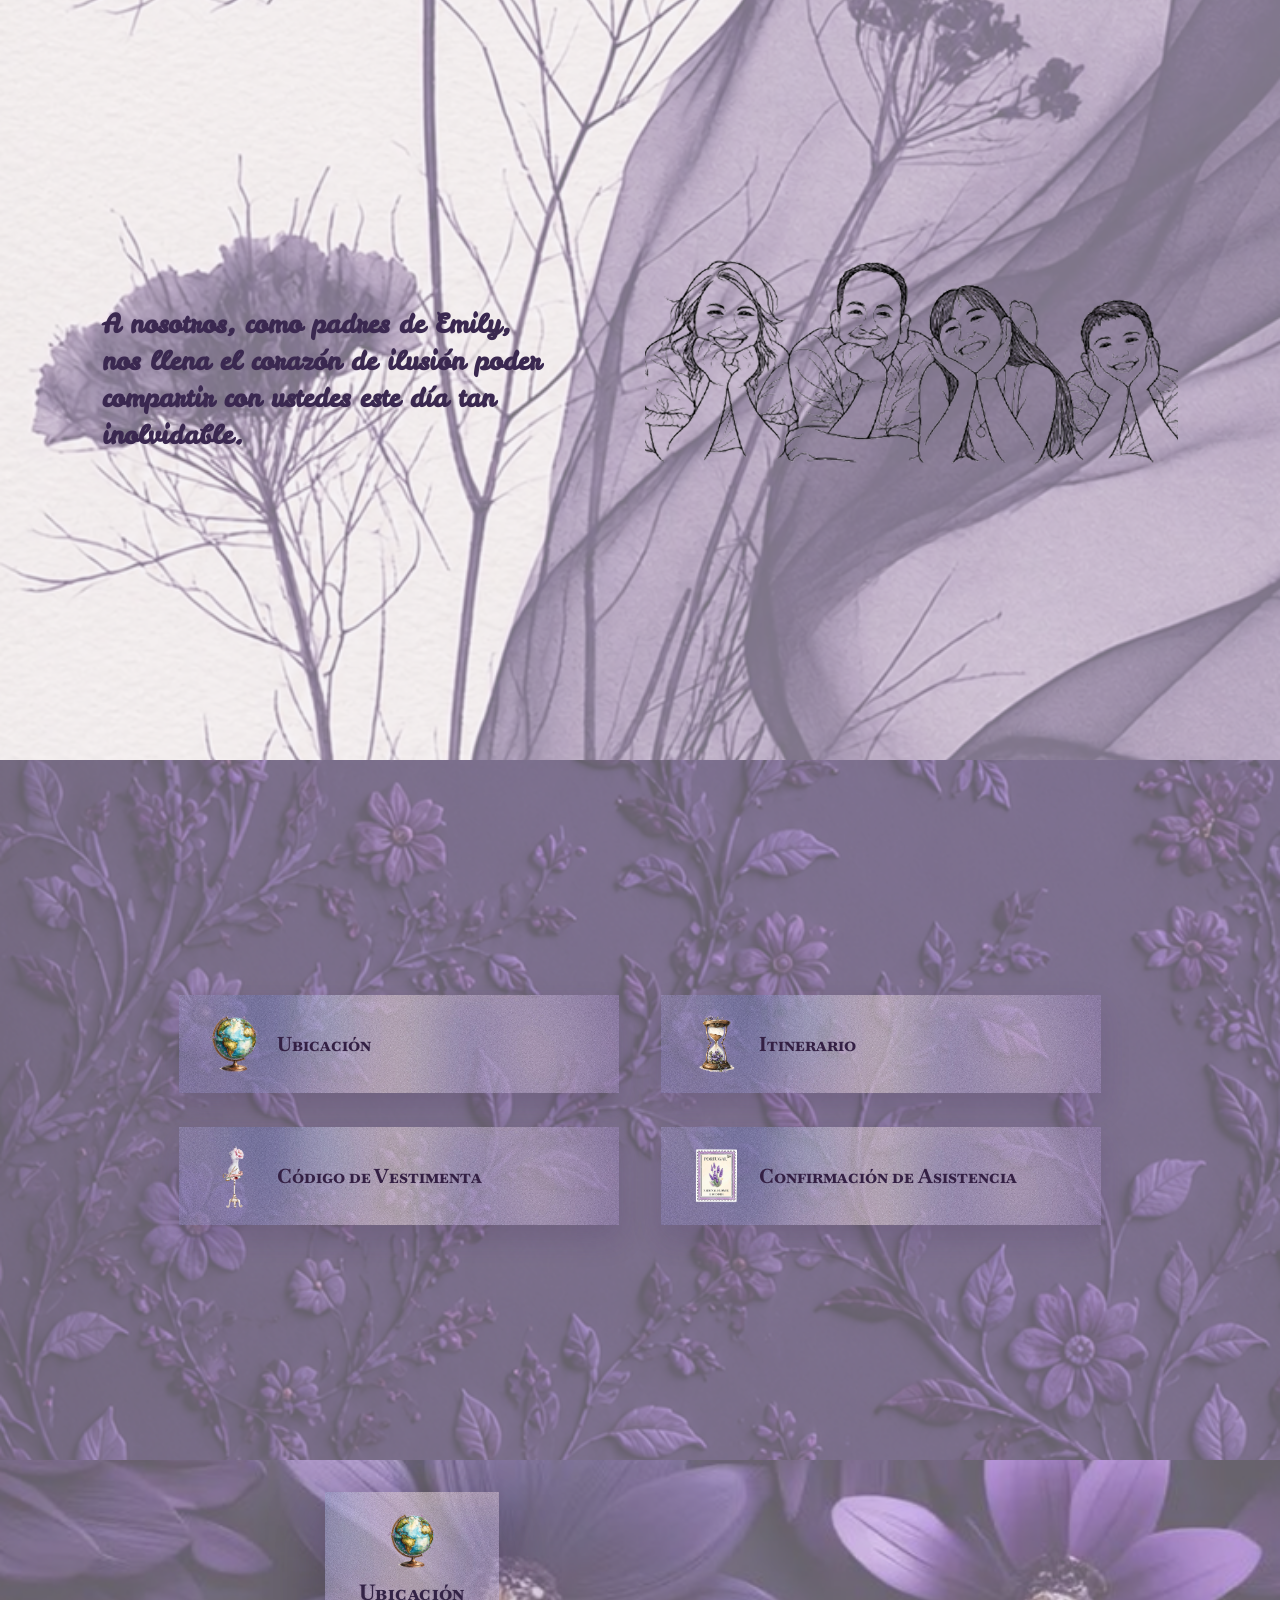
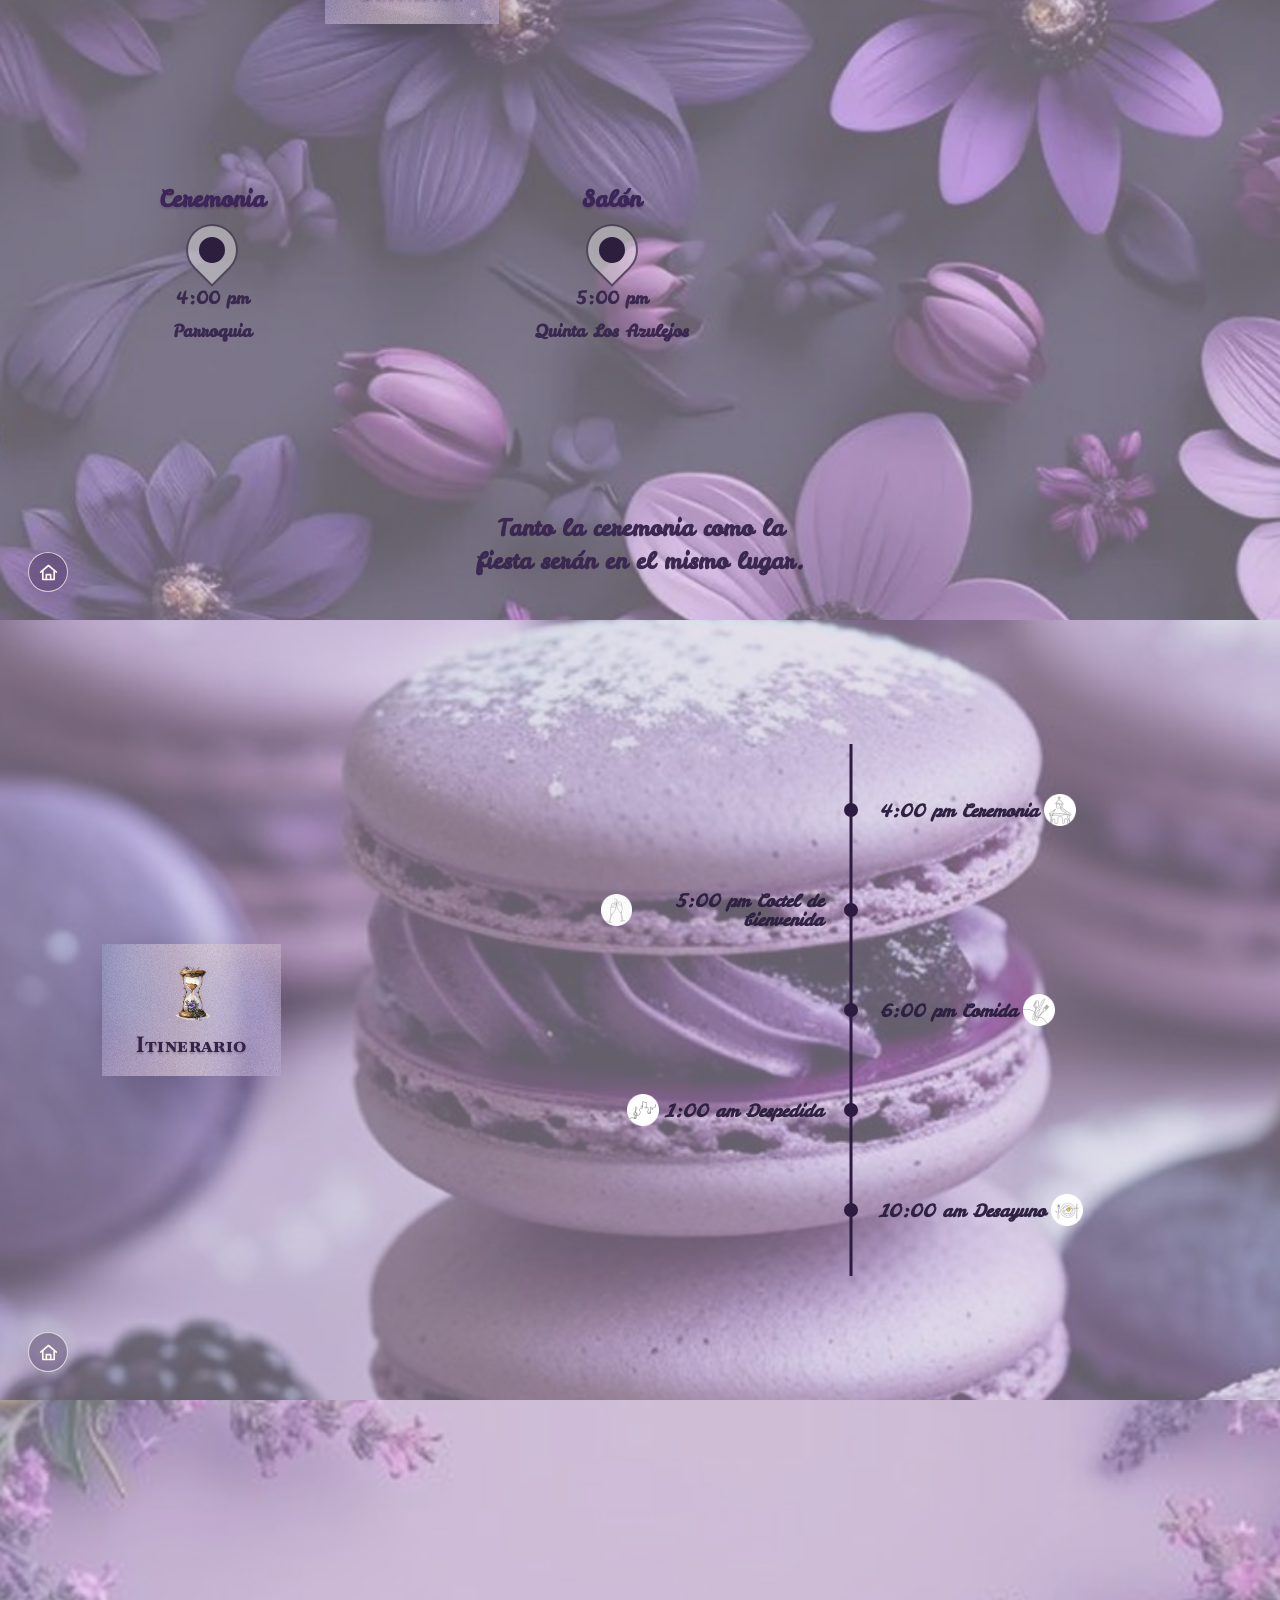
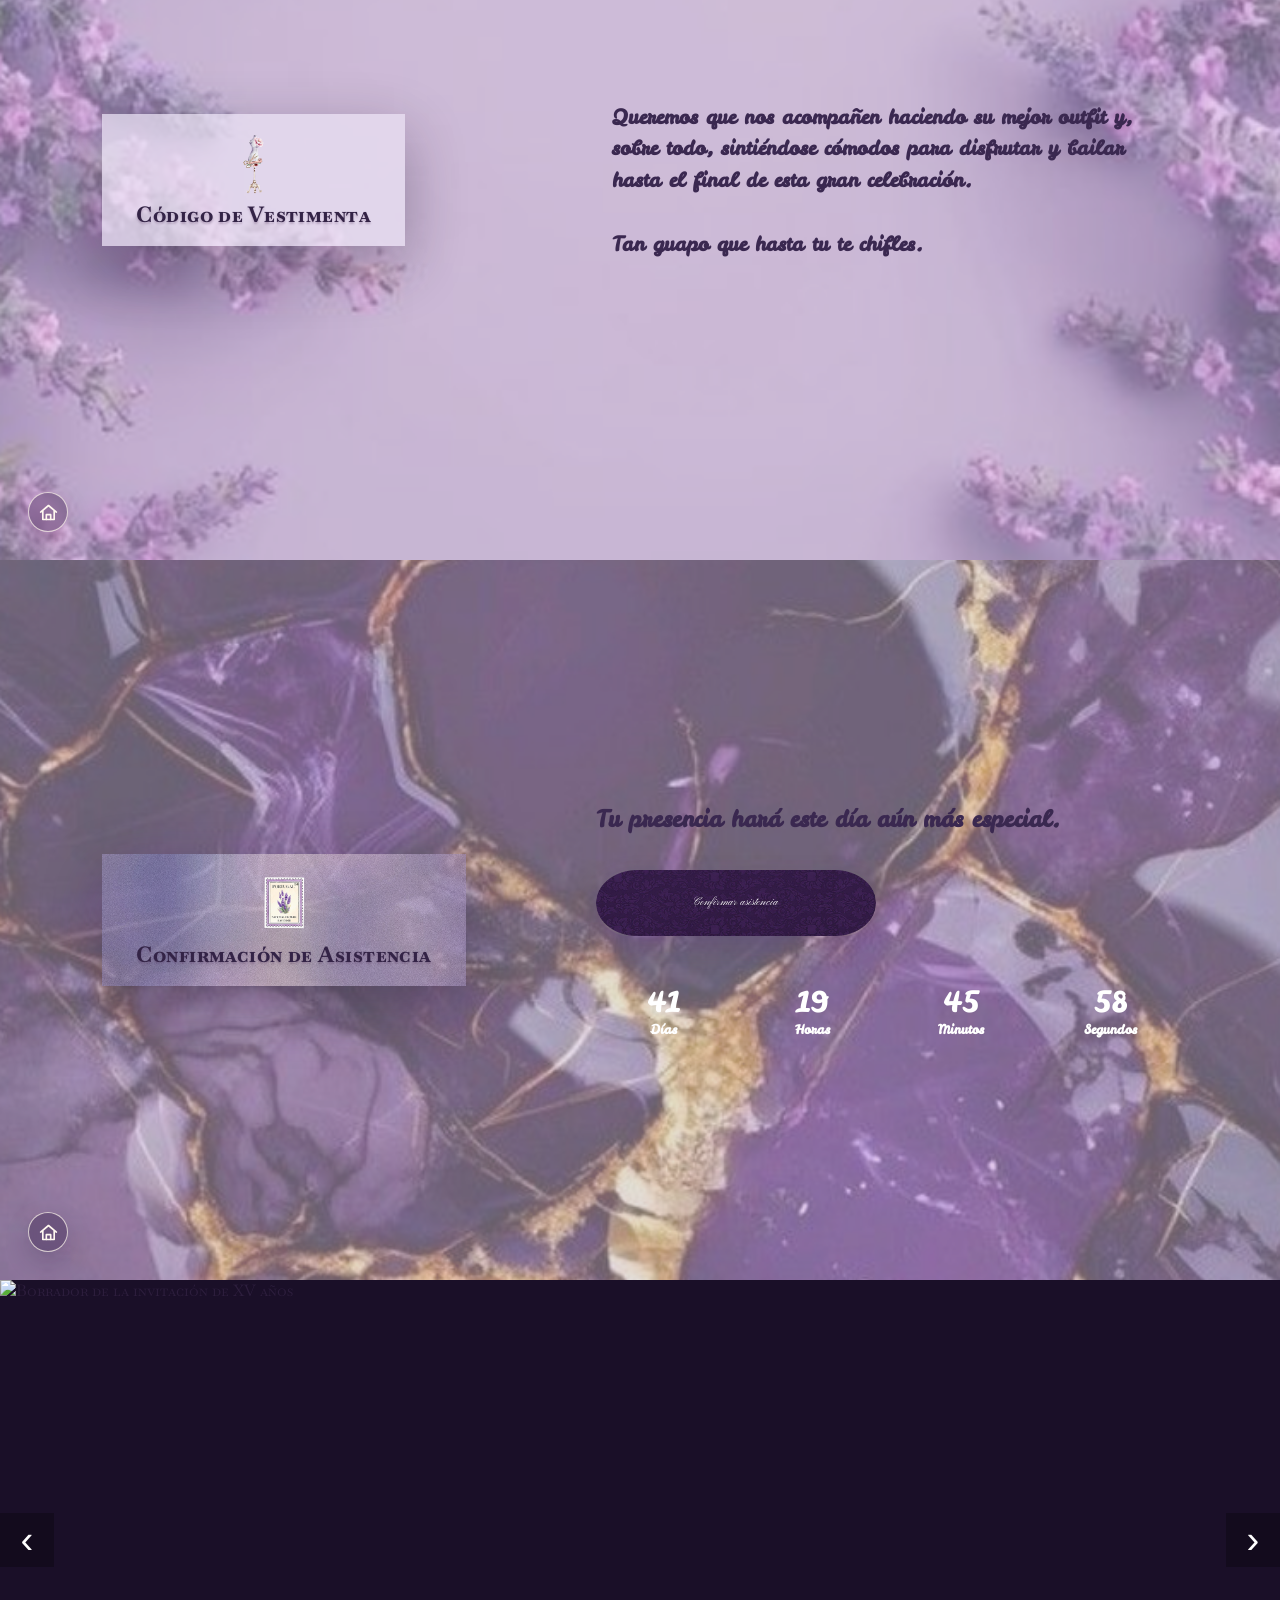
==== commit 2b5afdb1: "Add files via upload" ====
--- a/index.html
+++ b/index.html
@@ -10,7 +10,7 @@
     />
     <link rel="stylesheet" href="styles.css" />
     <style>
-    @import url('https://fonts.googleapis.com/css2?family=Kapakana:wght@300&family=Leckerli+One&family=MonteCarlo&display=swap');
+    @import url('https://fonts.googleapis.com/css2?family=Baskervville+SC&family=Kapakana:wght@300&family=Leckerli+One&family=MonteCarlo&display=swap');
     </style>
 
   </head>
@@ -142,38 +142,33 @@
         <ol class="timeline">
           <li>
             <span class="timeline-heading">
-              <time>4:00 pm</time>
-              <img src="icono-iglesia.png" alt="" aria-hidden="true" />
-            </span>
-            <span>Ceremonia</span>
-          </li>
-          <li>
-            <span class="timeline-heading">
-              <img src="icono-iglesia.png" alt="" aria-hidden="true" />
-              <time>5:00 pm</time>
-            </span>
-            <span>Coctel de bienvenida</span>
-          </li>
-          <li>
-            <span class="timeline-heading">
-              <time>6:00 pm</time>
-              <img src="icono-iglesia.png" alt="" aria-hidden="true" />
-            </span>
-            <span>Recepción</span>
-          </li>
-          <li>
-            <span class="timeline-heading">
-              <img src="icono-iglesia.png" alt="" aria-hidden="true" />
-              <time>1:00 am</time>
-            </span>
-            <span>Despedida</span>
-          </li>
-          <li>
-            <span class="timeline-heading">
-              <time>10:00 am</time>
-              <img src="icono-iglesia.png" alt="" aria-hidden="true" />
-            </span>
-            <span>Desayuno</span>
+              <time>4:00 pm Ceremonia</time>
+              <img src="iconos-itinerario/icono-iglesia.png" alt="" aria-hidden="true" />
+            </span>
+          </li>
+          <li>
+            <span class="timeline-heading">
+              <img src="iconos-itinerario/icono-bienvenida.png" alt="" aria-hidden="true" />
+              <time>5:00 pm Coctel de bienvenida</time>
+            </span>
+          </li>
+          <li>
+            <span class="timeline-heading">
+              <time>6:00 pm Comida</time>
+              <img src="iconos-itinerario/icono-comida.png" alt="" aria-hidden="true" />
+            </span>
+          </li>
+          <li>
+            <span class="timeline-heading">
+              <img src="iconos-itinerario/icono-despedida.png" alt="" aria-hidden="true" />
+              <time>1:00 am Despedida</time>
+            </span>
+          </li>
+          <li>
+            <span class="timeline-heading">
+              <time>10:00 am Desayuno</time>
+              <img src="iconos-itinerario/icono-desayuno.png" alt="" aria-hidden="true" />
+            </span>
           </li>
         </ol>
         <a class="back-menu" href="#menu-principal" aria-label="Regresar al menú principal">
--- a/styles.css
+++ b/styles.css
@@ -23,7 +23,7 @@
   margin: 0;
   background: #10081c;
   color: var(--ink);
-  font-family: Georgia, "Times New Roman", serif;
+  font-family: "Baskervville SC", serif;
 }
 
 a {
@@ -130,6 +130,7 @@
 .script.small {
   margin-bottom: 28px;
   font-size: 80px;
+  font-family: 'Kapakana', serif;
 }
 
 .script.large {
@@ -175,8 +176,8 @@
 h3 {
   margin: 0;
   color: #3c2558;
-  font-size: 1.08rem;
-  font-style: italic;
+  font-size: 1.4rem;
+  /* font-style: italic; */
 }
 
 .date-line {
@@ -304,6 +305,7 @@
 .after-countdown {
   width: min(356px, 100%);
   margin: 250px auto 0;
+  bottom: 34px;
 }
 
 .intro .date-line {
@@ -314,7 +316,6 @@
 
 .intro .script.large {
   position: absolute;
-  bottom: 34px;
   left: 50%;
   width: max-content;
   transform: translateX(-50%);
@@ -326,6 +327,7 @@
   justify-content: flex-start;
   padding-top: 76px;
   background: #eee9f1;
+  font-family: "Leckerli One", cursive;
 }
 
 .letter::before {
@@ -344,11 +346,11 @@
   max-width: 330px;
   margin: 0 auto;
   color: #3a2850;
-  font-size: 1.22rem;
-  font-style: italic;
+  font-size: 1.3rem;
   font-weight: 700;
   line-height: 1.45;
   text-align: center;
+  font-family: "Leckerli One", cursive;
 }
 
 .family-photo {
@@ -360,8 +362,9 @@
 .menu {
   min-height: 100vh;
   min-height: 100dvh;
-  gap: 24px;
+  gap: 150px;
   background: #cfc5d8;
+  font-family: "Baskervville SC", serif;
 }
 
 .menu::before {
@@ -385,7 +388,7 @@
   background: transparent;
   box-shadow: 0 14px 28px rgba(57, 32, 78, 0.16);
   color: #342044;
-  font-size: 1.08rem;
+  font-size: 2rem;
   font-variant: small-caps;
   font-weight: 700;
   overflow: hidden;
@@ -468,9 +471,10 @@
   display: flex;
   flex-direction: column;
   justify-content: center;
-  gap: 42px;
+  gap: 100px;
   margin-top: 0;
   text-align: center;
+  font-family: "Leckerli One", cursive;
 }
 
 .place-grid article {
@@ -515,8 +519,8 @@
   display: block;
   margin: 0;
   color: #3a2850;
-  font-size: 0.9rem;
-  font-style: italic;
+  font-size: 1.2rem;
+  /* font-style: italic; */
   font-weight: 700;
   text-align: center;
 }
@@ -600,6 +604,7 @@
   margin: 34px 0 0;
   padding: 16px 0;
   list-style: none;
+  font-family: "Leckerli One", cursive;
 }
 
 .timeline::before {
@@ -671,8 +676,8 @@
 }
 
 .timeline-heading img {
-  width: 26px;
-  height: 26px;
+  width: 50px;
+  height: 50px;
   display: block;
   object-fit: contain;
 }
@@ -702,6 +707,7 @@
 .dresscode p {
   margin-top: 210px;
   font-size: 1.08rem;
+  font-family: "Leckerli One", cursive;
 }
 
 .rsvp {
@@ -749,10 +755,8 @@
   border-radius: 22px;
   background: linear-gradient(90deg, #f4c02d, #f19413);
   color: #3d2050;
-  font-family: Arial, sans-serif;
-  font-size: 0.78rem;
+  font-size: 1.7rem;
   font-weight: 800;
-  text-transform: uppercase;
   box-shadow: 0 12px 26px rgba(94, 52, 130, 0.28);
 }
 
@@ -763,6 +767,7 @@
   background: url("boton-confirmar.png") center/100% 100% no-repeat;
   color: #fff;
   text-shadow: 0 1px 2px rgba(20, 8, 32, 0.4);
+  font-family: "Kapakana", cursive;
 }
 
 .button--dark {
@@ -777,7 +782,7 @@
   margin-top: 38px;
   color: #fff;
   font-size: 0.62rem;
-  font-style: italic;
+  font-family: "Leckerli One", cursive;
   font-weight: 700;
   text-align: center;
 }
@@ -936,6 +941,7 @@
     grid-template-columns: repeat(2, minmax(260px, 1fr));
     place-content: center;
     gap: 26px;
+    font-family: "Baskervville SC", serif;
   }
 
   .menu a {
@@ -958,15 +964,18 @@
 
   .timeline {
     width: min(470px, 100%);
+    font-family: "Leckerli One", cursive;
   }
 
   .dresscode p {
     margin-top: 150px;
+    font-family: "Leckerli One", cursive;
   }
 
   .mini-count {
     width: min(560px, 100%);
     gap: 12px;
+    font-family: "Leckerli One", cursive;
   }
 
   .slides,
@@ -1111,6 +1120,7 @@
     align-items: center;
     gap: clamp(48px, 7vw, 108px);
     padding-top: 72px;
+    
   }
 
   .letter p {
@@ -1132,6 +1142,7 @@
     align-content: center;
     justify-content: center;
     gap: 34px 42px;
+    font-family: "Baskervville SC", serif;
   }
 
   .menu a {
@@ -1206,6 +1217,7 @@
   .timeline {
     width: min(500px, 100%);
     margin: 0;
+    font-family: "Leckerli One", cursive;
   }
 
   .timeline li {
@@ -1247,6 +1259,7 @@
     font-size: clamp(1.28rem, 1.6vw, 1.7rem);
     line-height: 1.55;
     text-align: left;
+    font-family: "Leckerli One", cursive;
   }
 
   .rsvp {
@@ -1274,6 +1287,7 @@
     align-self: end;
     font-size: 1.45rem;
     text-align: left;
+    font-family: "Leckerli One", cursive;
   }
 
   .rsvp .button {
@@ -1283,6 +1297,7 @@
     min-height: 66px;
     margin-top: 34px;
     font-size: 0.9rem;
+    font-family: "Kapakana", cursive;
   }
 
   .mini-count {
@@ -1291,6 +1306,7 @@
     gap: 14px;
     margin-top: 48px;
     font-size: 0.8rem;
+    font-family: "Leckerli One", cursive;
   }
 
   .mini-count strong {
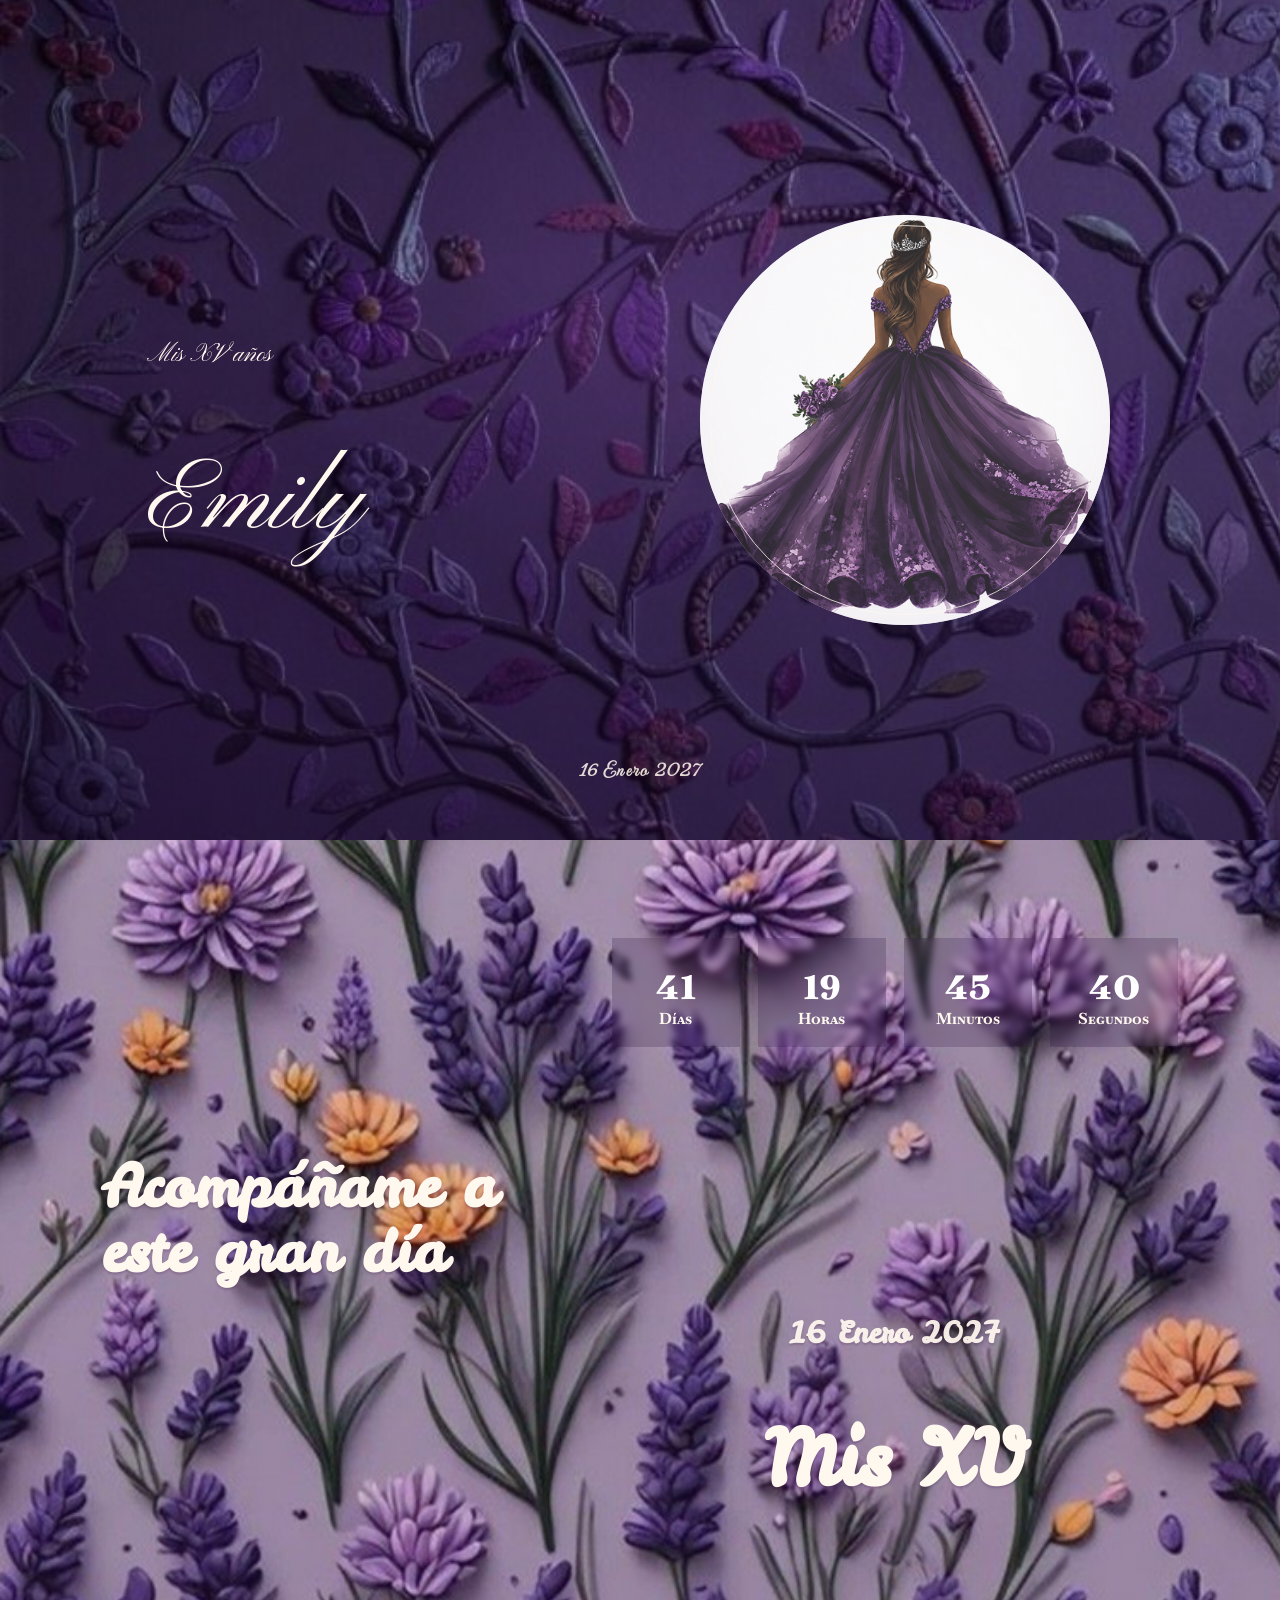
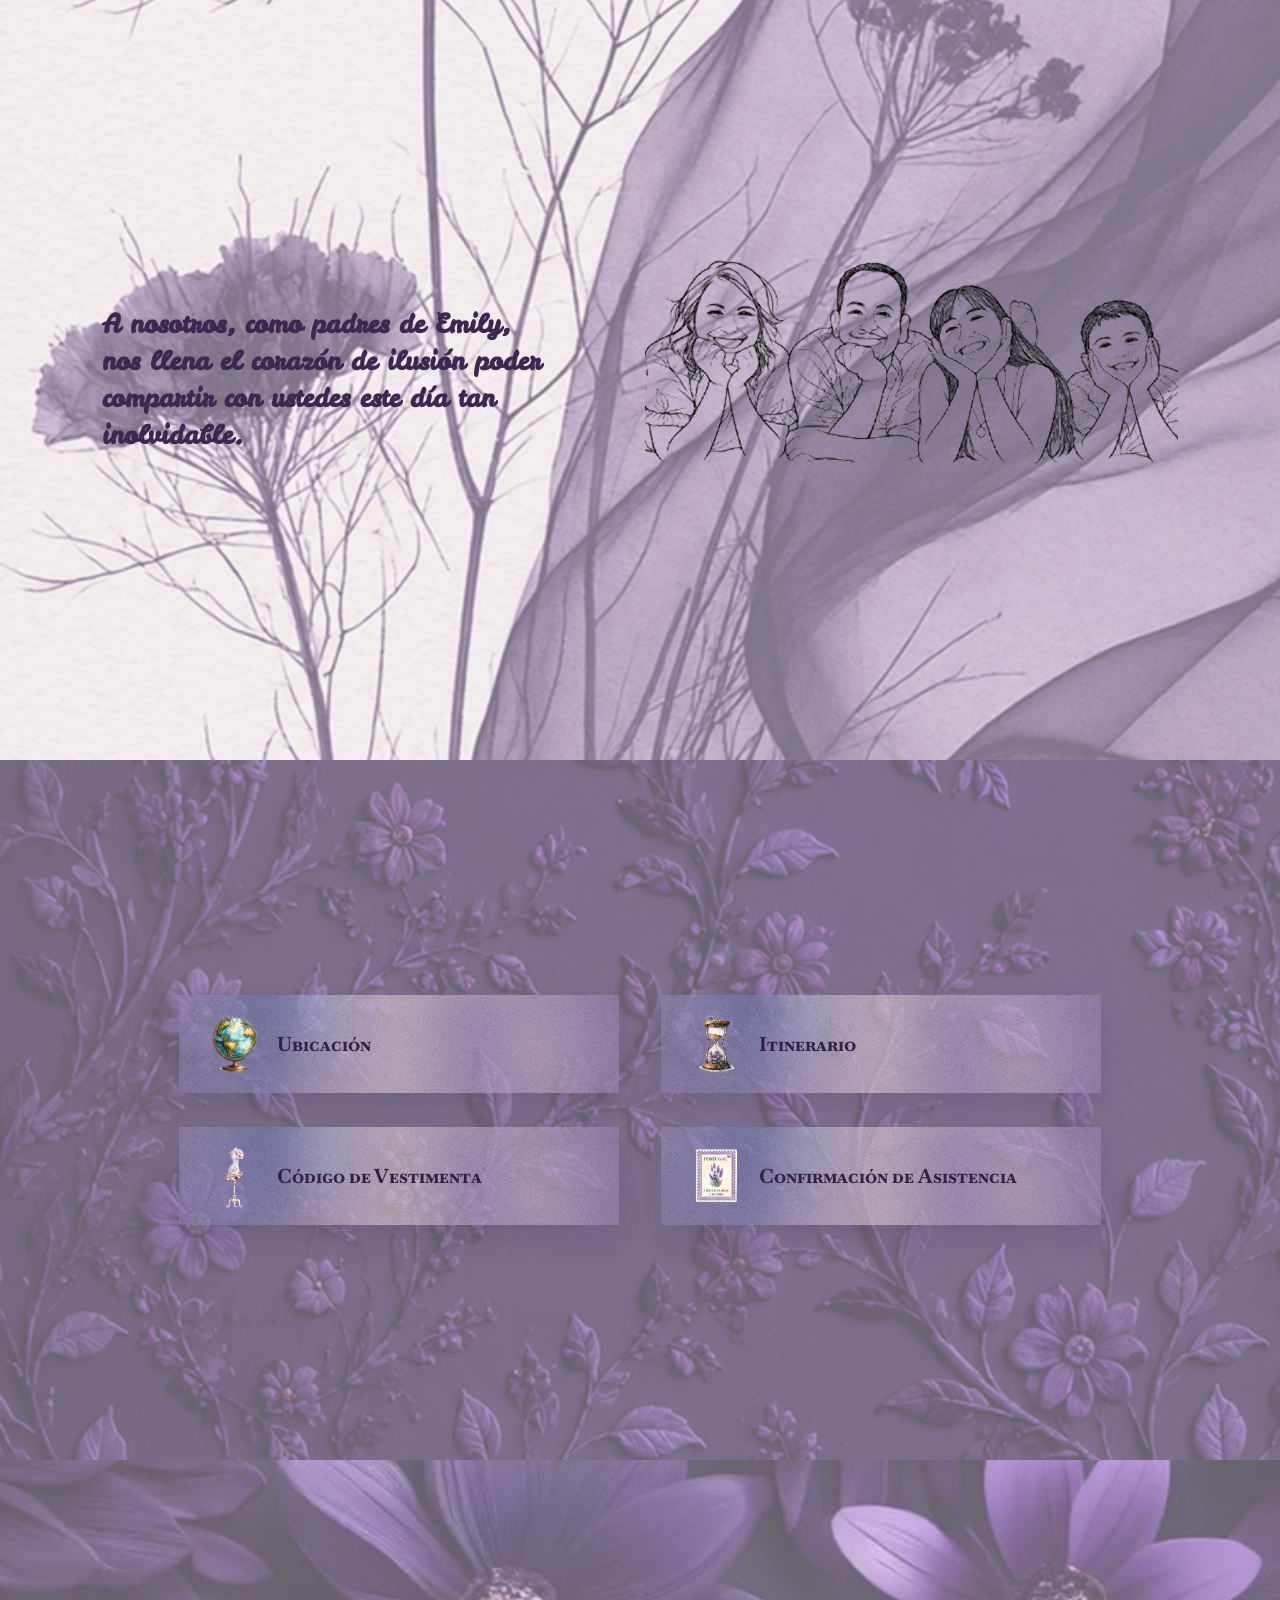
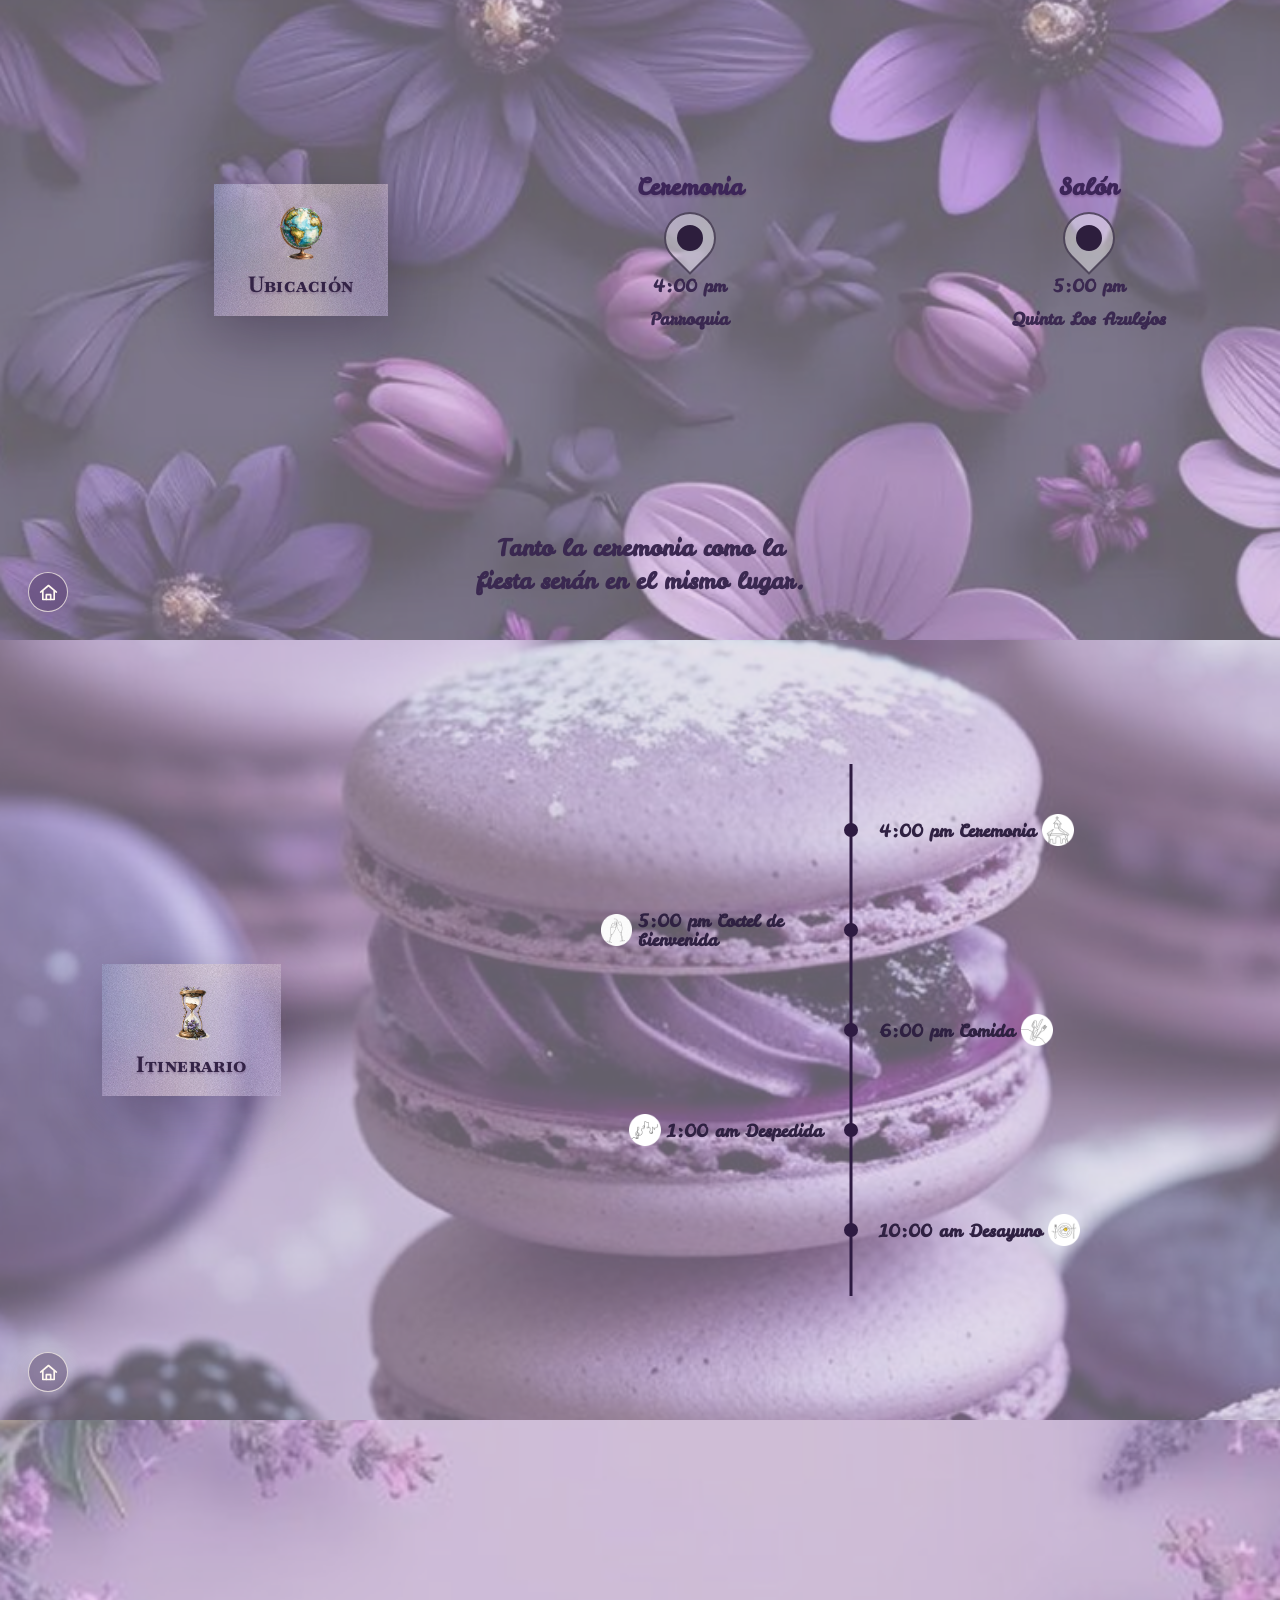
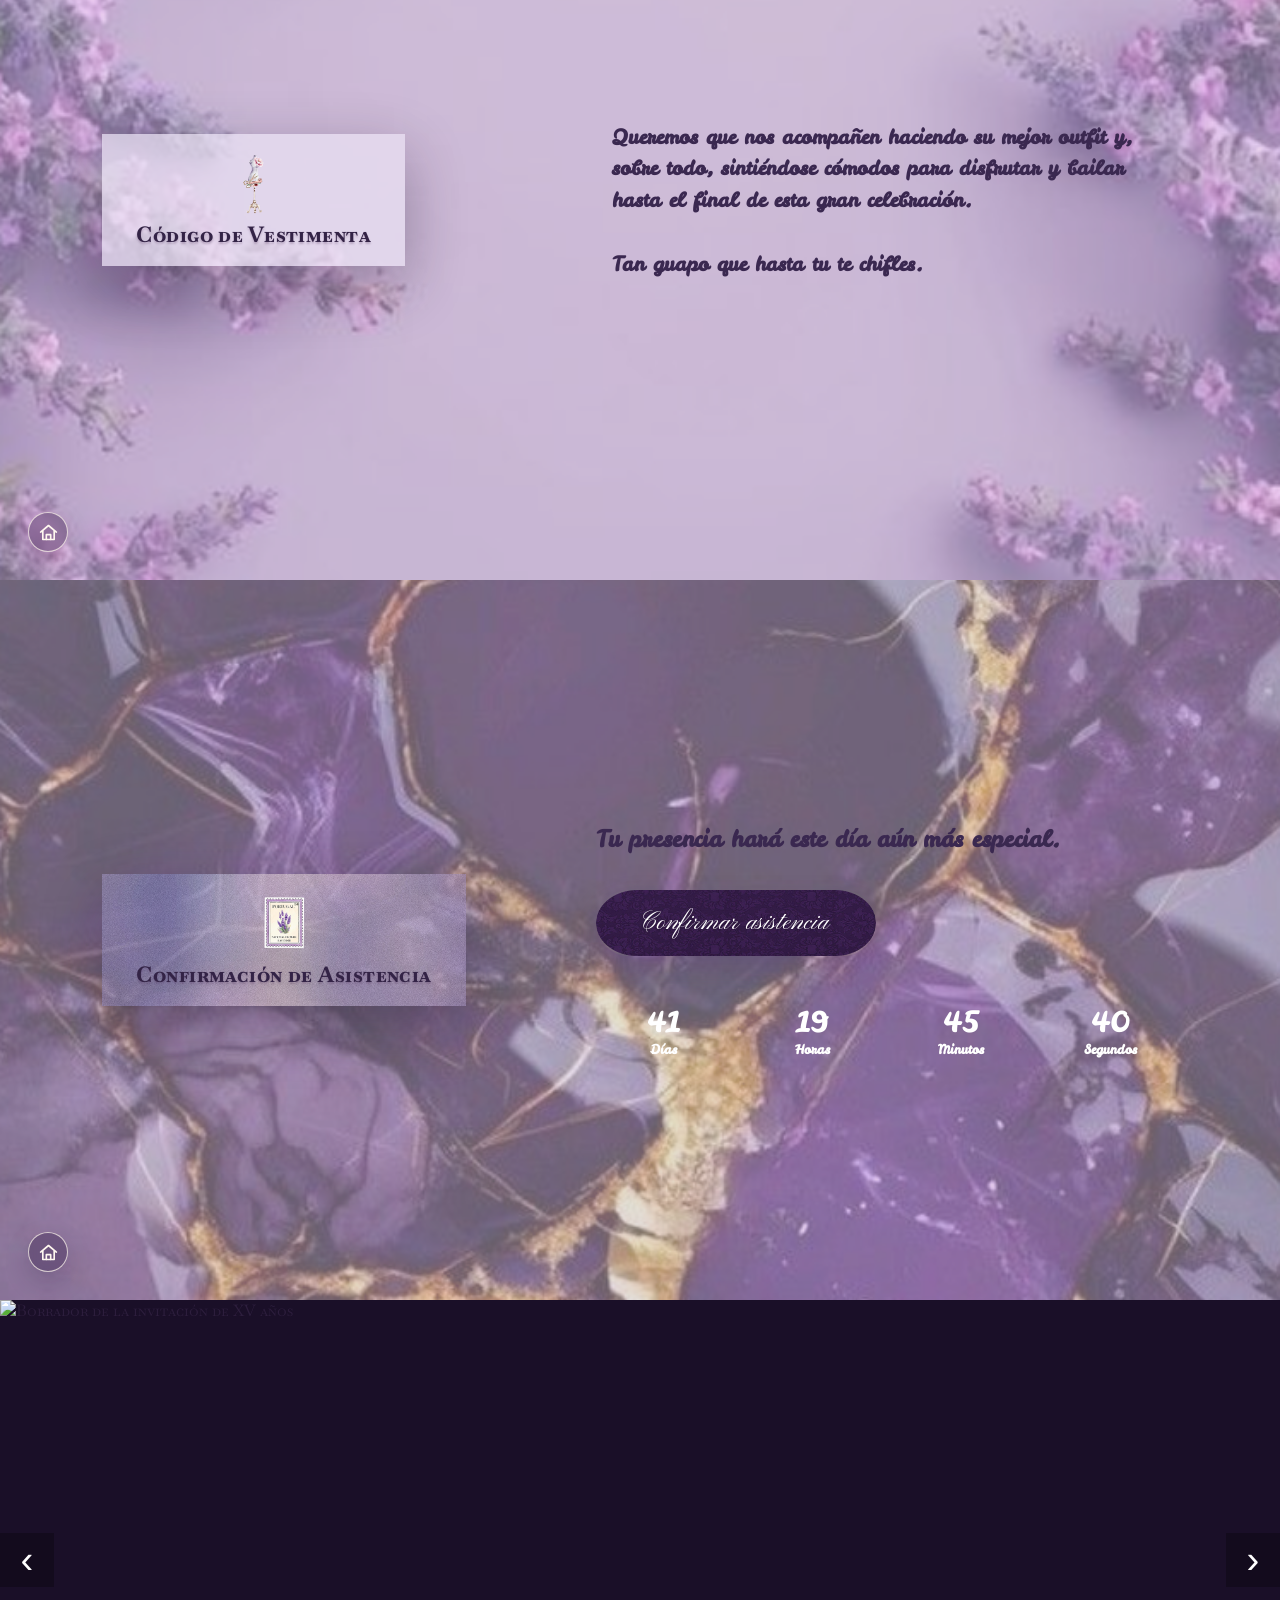
==== commit d78e985c: "Add files via upload" ====
--- a/index.html
+++ b/index.html
@@ -221,6 +221,7 @@
           <span><strong data-minutes-small>00</strong> Minutos</span>
           <span><strong data-seconds-small>00</strong> Segundos</span>
         </div>
+        
         <a class="back-menu" href="#menu-principal" aria-label="Regresar al menú principal">
           <svg viewBox="0 0 24 24" aria-hidden="true">
             <path d="M3 11.5 12 4l9 7.5" />
--- a/styles.css
+++ b/styles.css
@@ -52,6 +52,7 @@
   isolation: isolate;
 }
 
+
 .panel::before {
   content: "";
   position: absolute;
@@ -298,13 +299,13 @@
 .countdown span {
   margin-top: 4px;
   font-size: 0.82rem;
-  font-style: italic;
+  /* font-style: italic; */
   font-weight: 700;
 }
 
 .after-countdown {
   width: min(356px, 100%);
-  margin: 250px auto 0;
+  margin: 220px auto 0;
   bottom: 34px;
 }
 
@@ -362,7 +363,7 @@
 .menu {
   min-height: 100vh;
   min-height: 100dvh;
-  gap: 150px;
+  gap: 80px;
   background: #cfc5d8;
   font-family: "Baskervville SC", serif;
 }
@@ -627,7 +628,7 @@
   width: calc(50% - 28px);
   color: #2f2142;
   font-size: 0.9rem;
-  font-style: italic;
+  /* font-style: italic; */
   font-weight: 700;
 }
 
@@ -640,7 +641,7 @@
 .timeline li:nth-child(even) {
   margin-right: calc(50% + 28px);
   align-items: flex-end;
-  text-align: right;
+  text-align: left;
 }
 
 .timeline li::before {
@@ -693,6 +694,7 @@
   min-height: 100vh;
   min-height: 100dvh;
   background: #d3c8dd;
+  justify-content: flex-start;
 }
 
 .dresscode::before {
@@ -705,7 +707,7 @@
 }
 
 .dresscode p {
-  margin-top: 210px;
+  margin-top: 170px;
   font-size: 1.08rem;
   font-family: "Leckerli One", cursive;
 }
@@ -798,6 +800,7 @@
   padding: 0;
   background: #1a0f28;
   overflow: hidden;
+  
 }
 
 .gallery::before,
@@ -1159,11 +1162,13 @@
   }
 
   .location {
-    min-height: 760px;
+    min-height: 780px;
     display: grid;
-    grid-template-rows: auto 1fr auto;
-    padding-top: 32px;
-    padding-bottom: 120px;
+    grid-template-columns: minmax(260px, 0.55fr) minmax(440px, 0.8fr);
+    align-content: center;
+    justify-content: center;
+    column-gap: clamp(64px, 8vw, 120px);
+    padding-top: 72px;
   }
 
   .place-grid {
@@ -1296,7 +1301,7 @@
     min-width: 280px;
     min-height: 66px;
     margin-top: 34px;
-    font-size: 0.9rem;
+    font-size: 2rem;
     font-family: "Kapakana", cursive;
   }
 
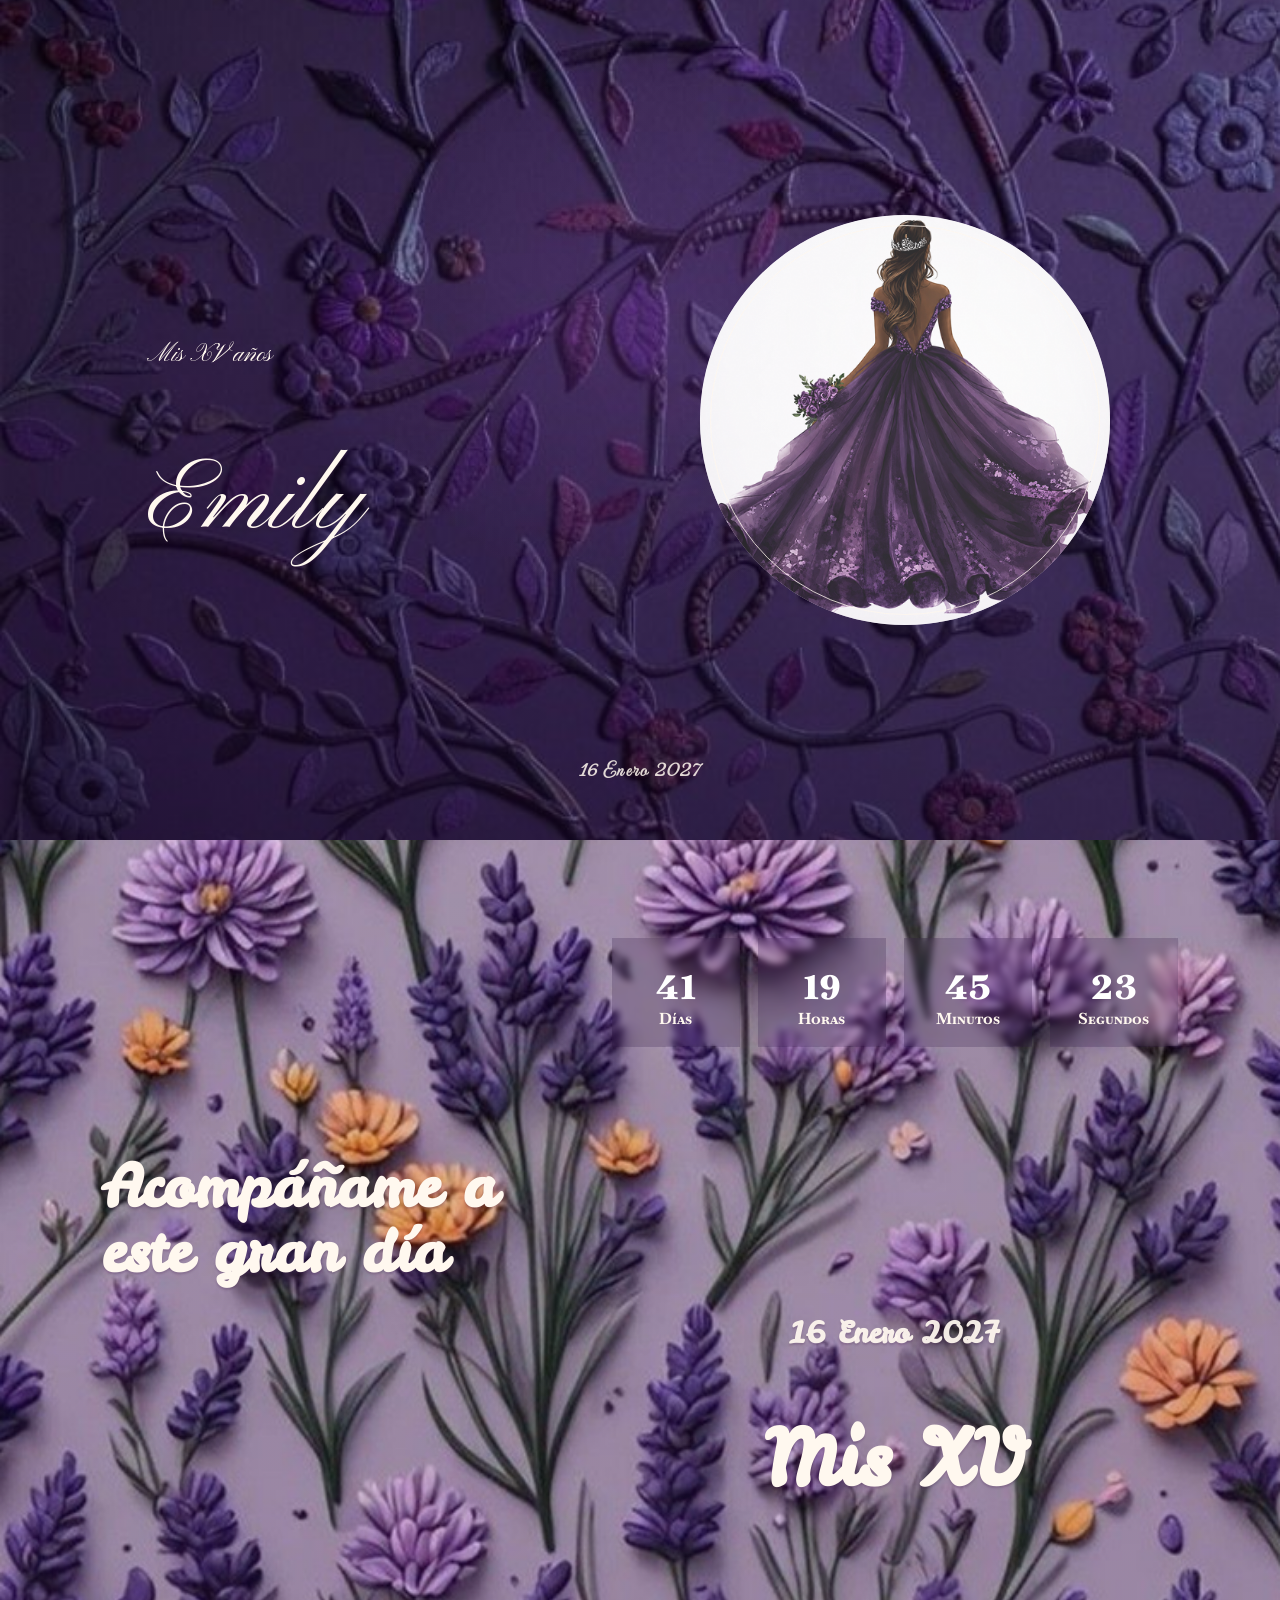
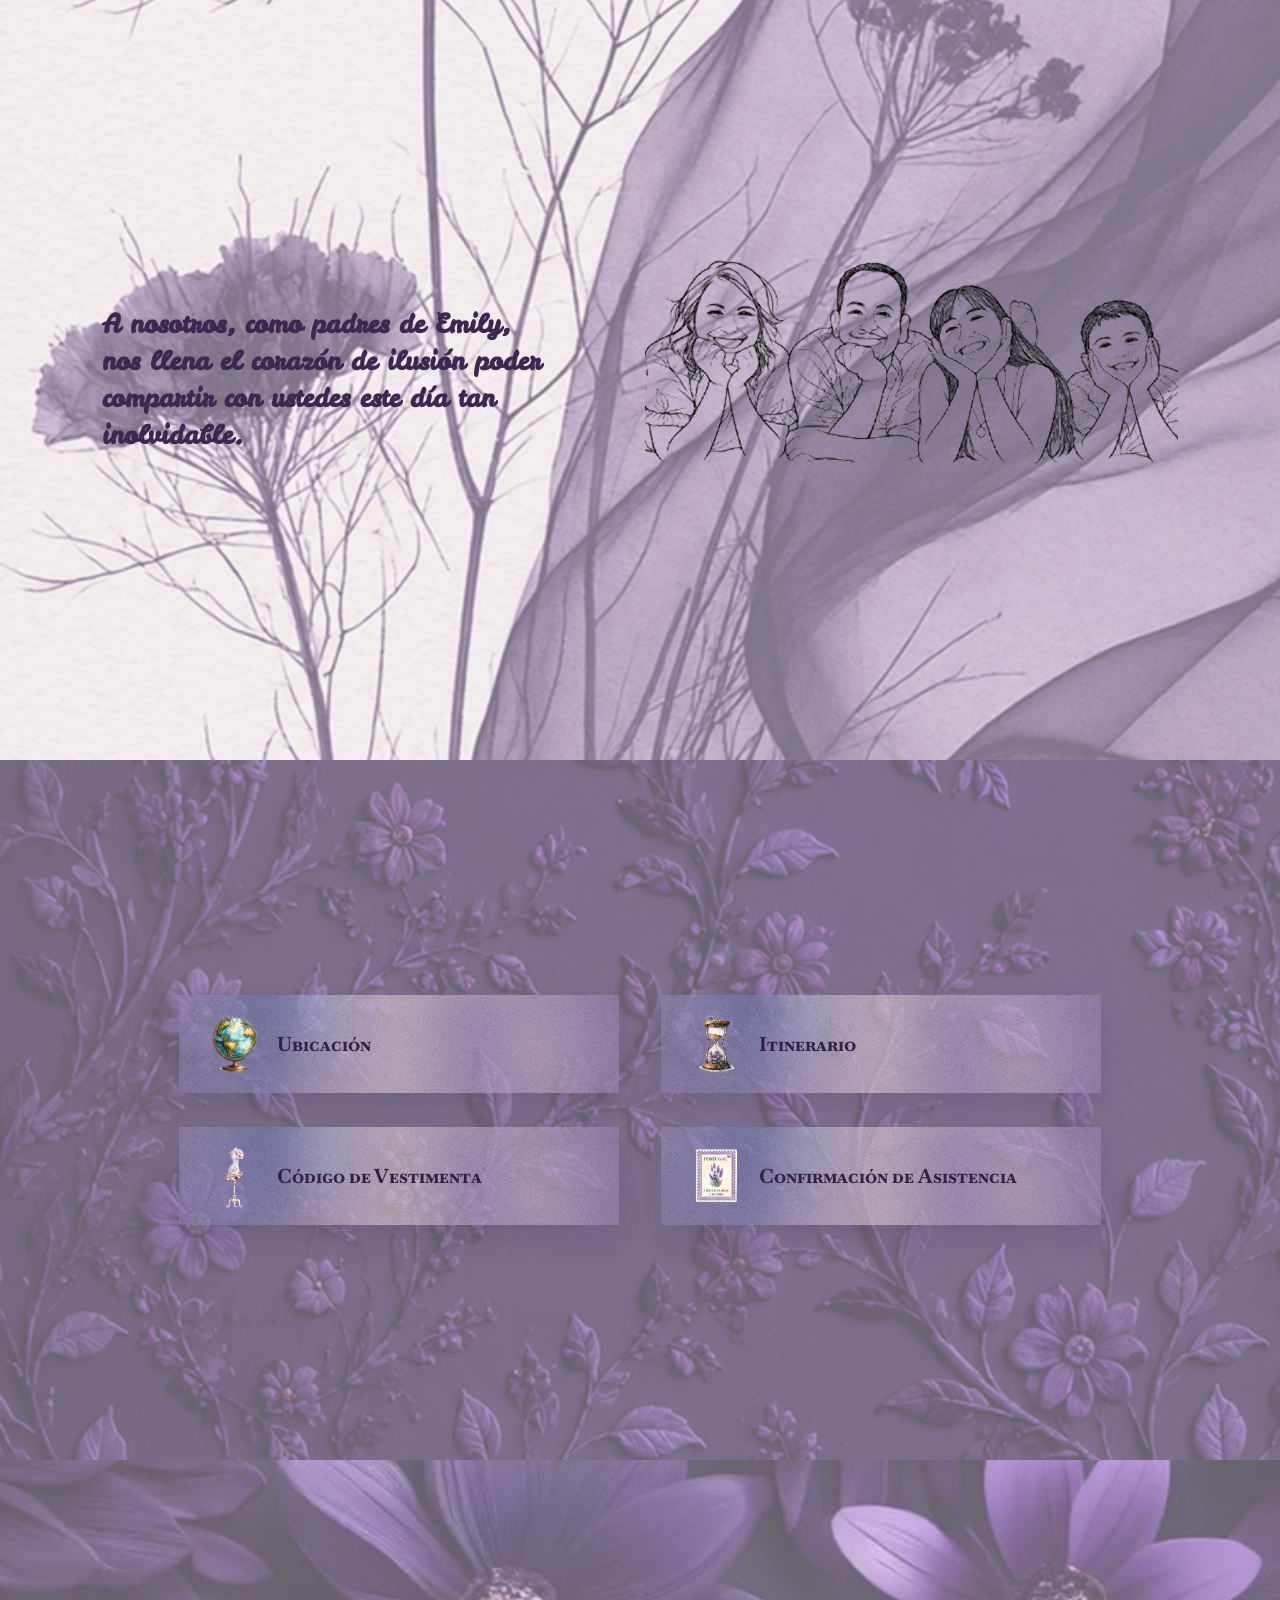
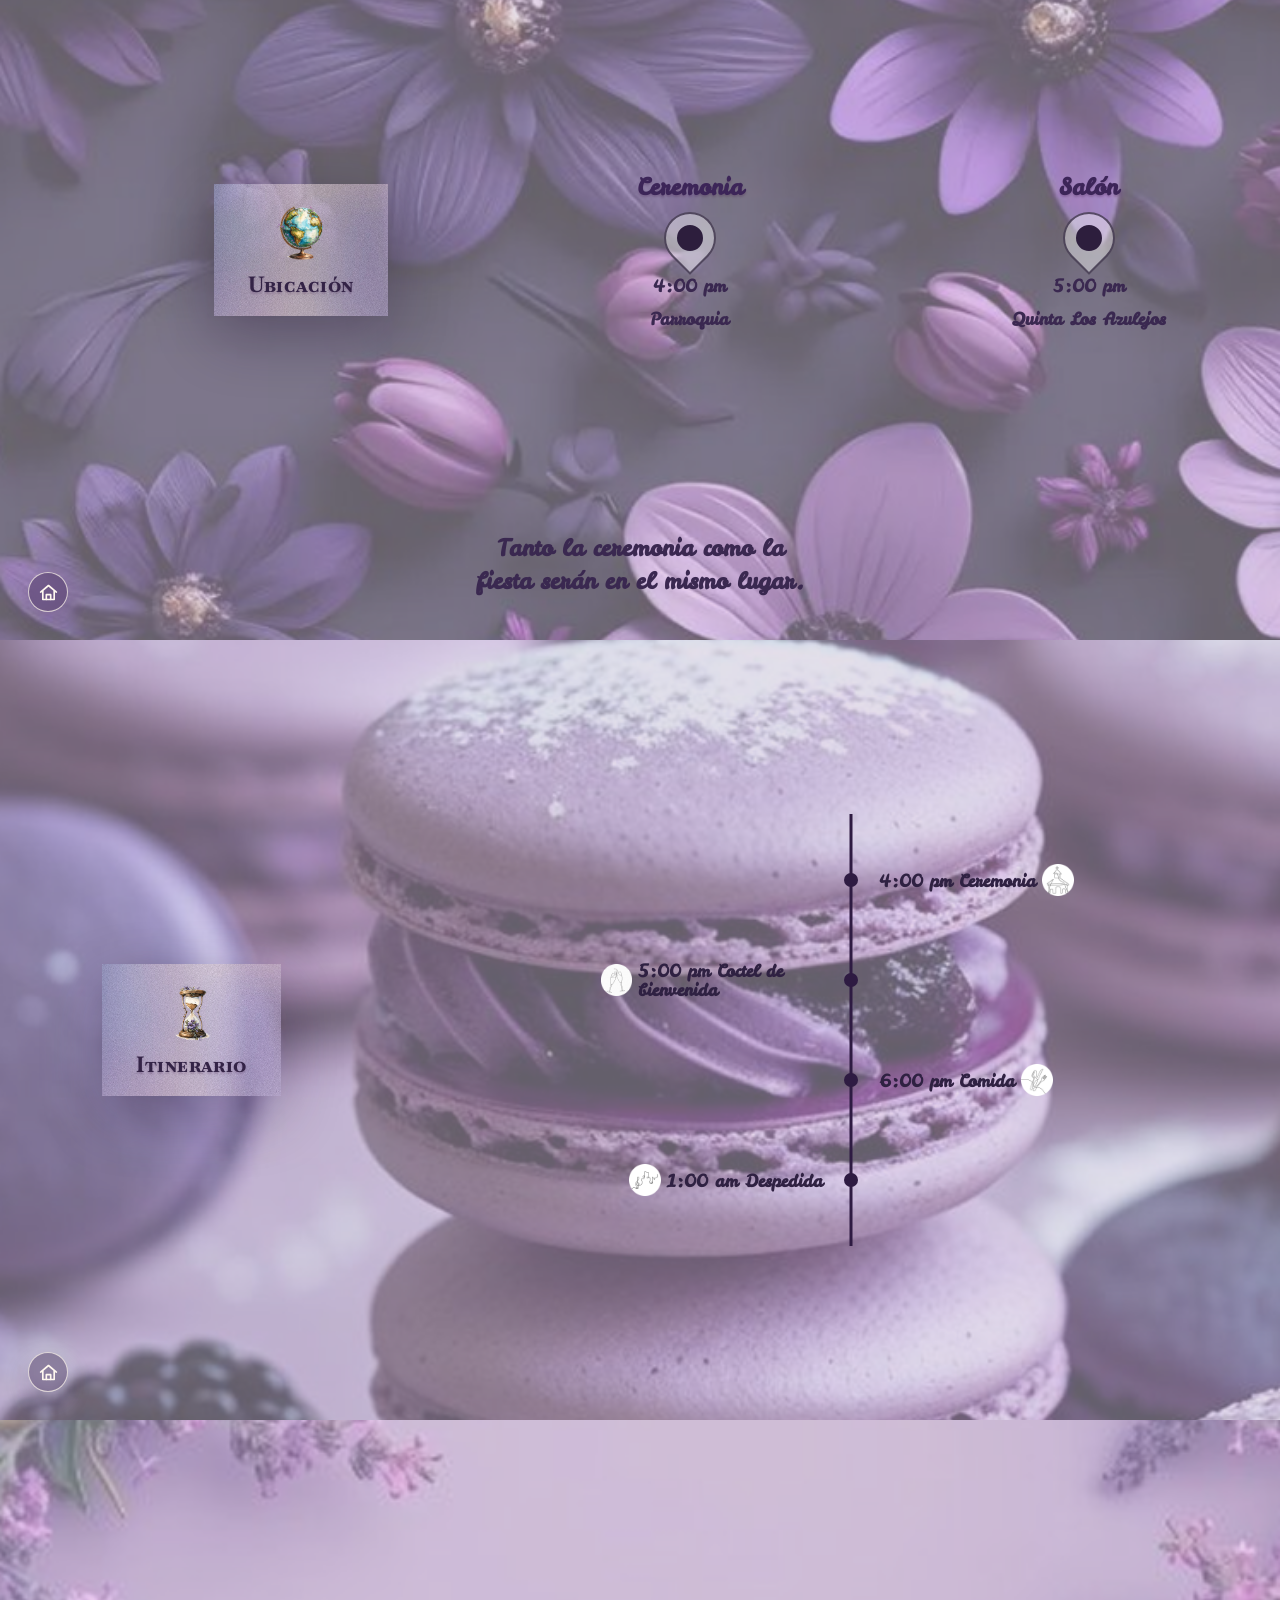
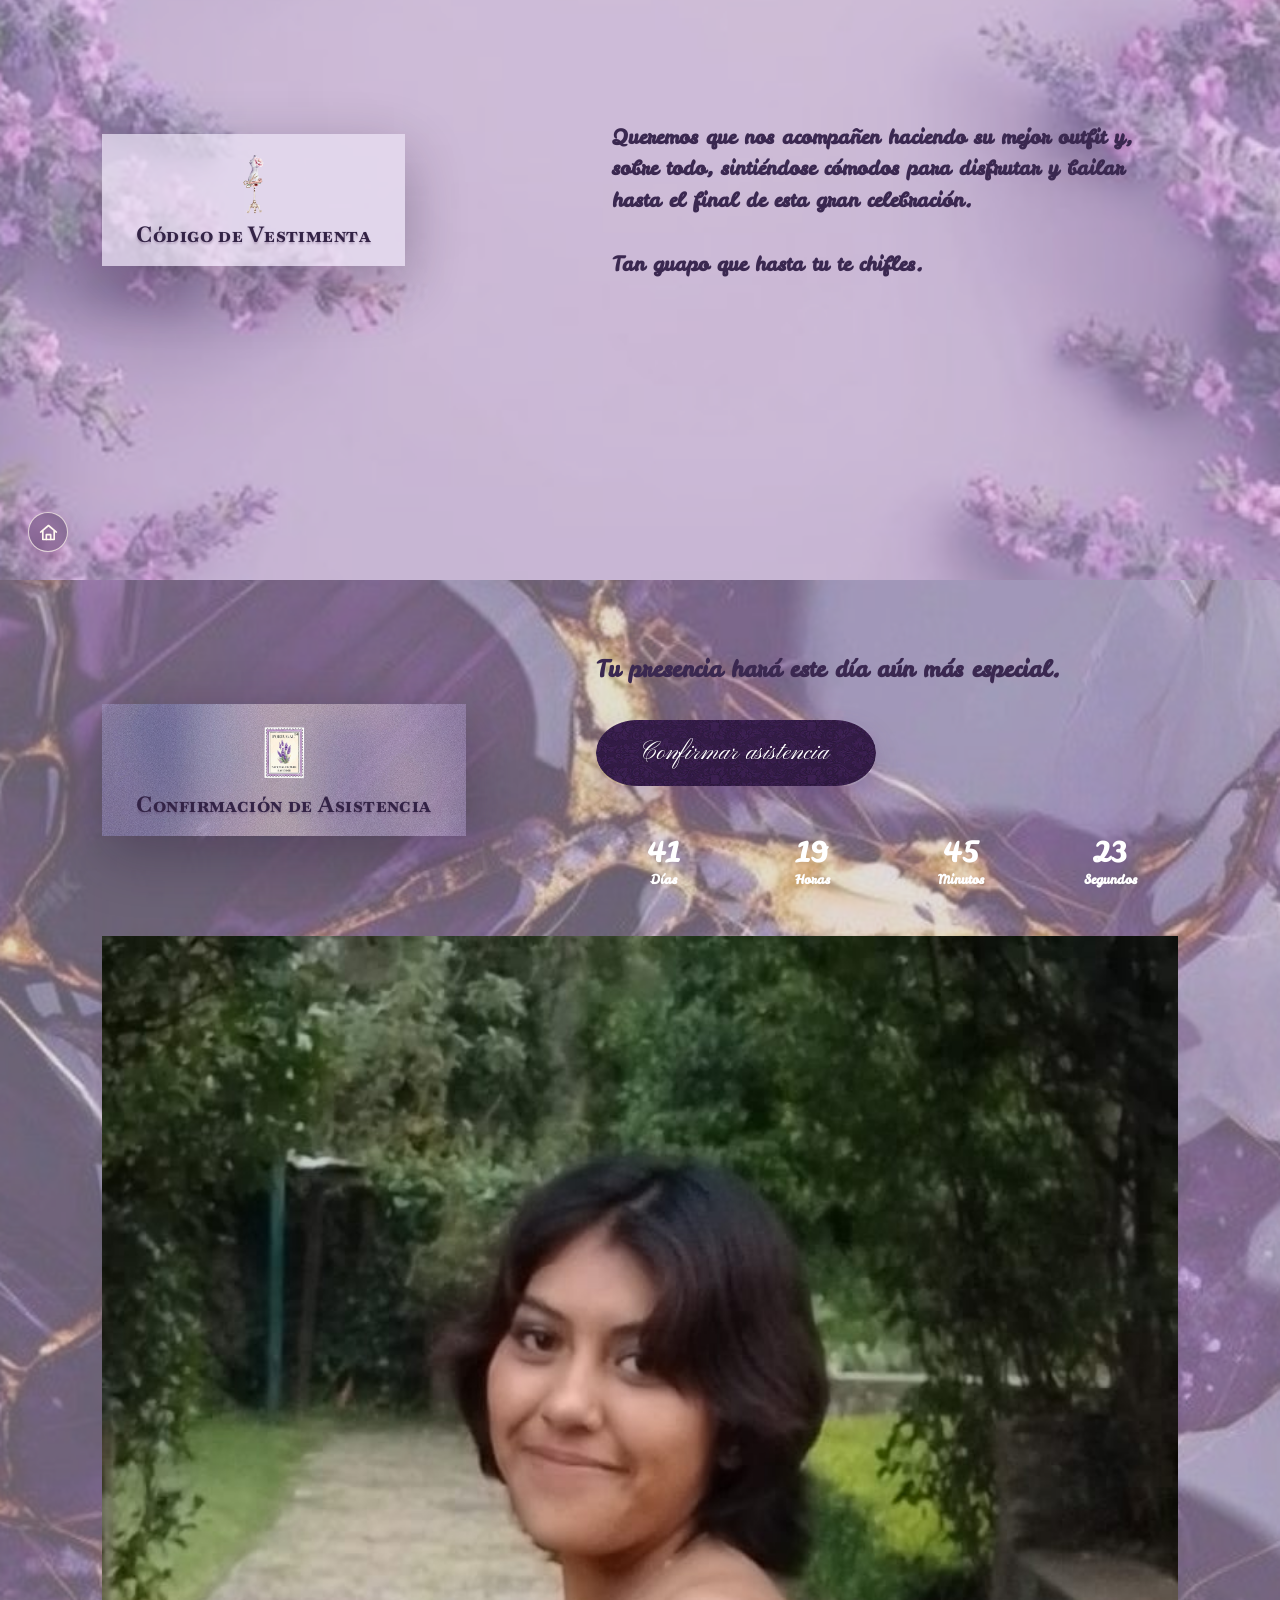
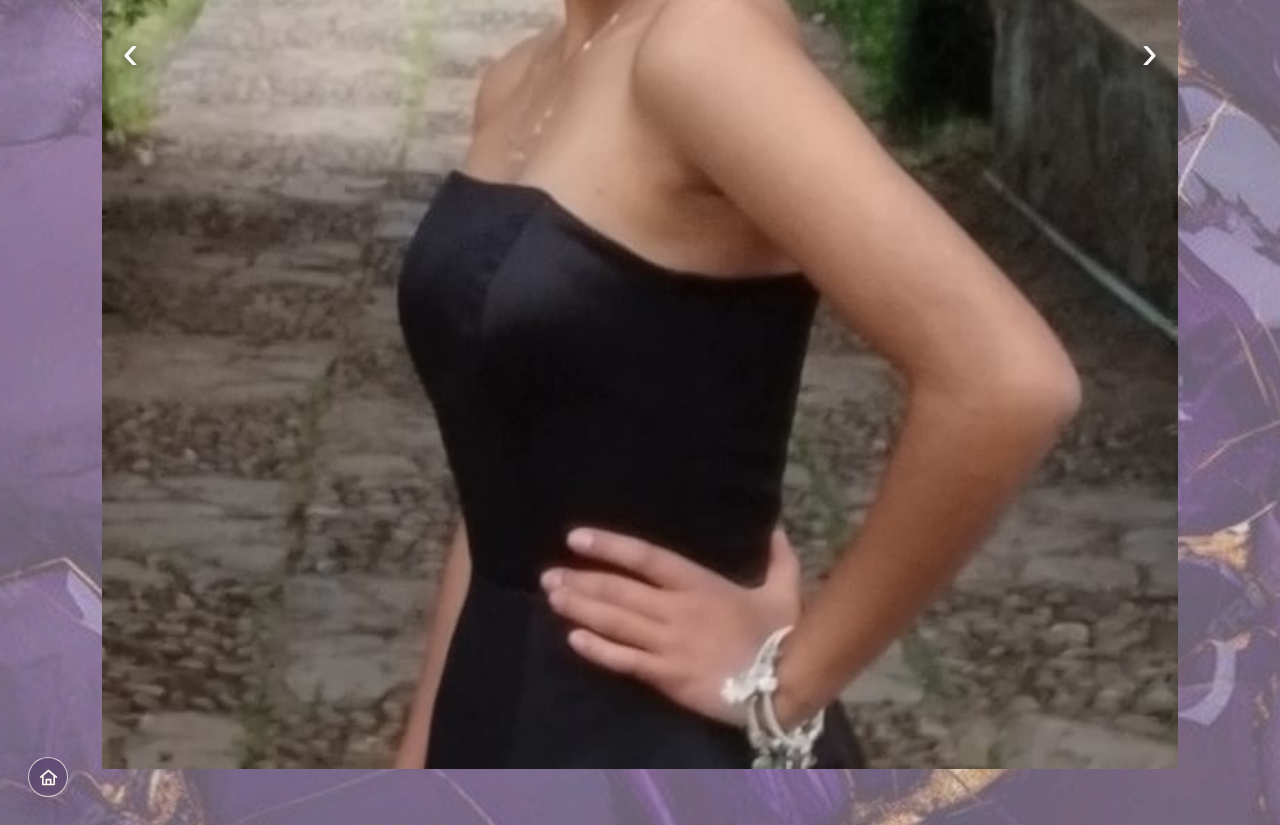
==== commit d5498685: "Add files via upload" ====
--- a/index.html
+++ b/index.html
@@ -6,7 +6,7 @@
     <title>Mis XV | Emily</title>
     <meta
       name="description"
-      content="Invitación digital para celebrar los XV años de Emily."
+      content="Invitacion digital para celebrar los XV de Emily."
     />
     <link rel="stylesheet" href="styles.css" />
     <style>
@@ -57,7 +57,6 @@
           <p class="date-line">16 Enero 2027</p>
           <p class="script large">Mis XV</p>
         </div>
-        
       </section>
 
       <section class="panel letter">
@@ -164,12 +163,6 @@
               <time>1:00 am Despedida</time>
             </span>
           </li>
-          <li>
-            <span class="timeline-heading">
-              <time>10:00 am Desayuno</time>
-              <img src="iconos-itinerario/icono-desayuno.png" alt="" aria-hidden="true" />
-            </span>
-          </li>
         </ol>
         <a class="back-menu" href="#menu-principal" aria-label="Regresar al menú principal">
           <svg viewBox="0 0 24 24" aria-hidden="true">
@@ -221,6 +214,32 @@
           <span><strong data-minutes-small>00</strong> Minutos</span>
           <span><strong data-seconds-small>00</strong> Segundos</span>
         </div>
+        <div class="gallery rsvp-gallery" aria-label="Galería de fotos">
+          <button class="arrow arrow--prev" type="button" aria-label="Foto anterior">
+            ‹
+          </button>
+          <div class="slides">
+            <img src="carousel-fotos/gallery-11.jpeg" alt="Foto de Emily 11"/>
+            <img src="carousel-fotos/gallery-03.jpeg" alt="Foto de Emily 3"/>
+            <img src="carousel-fotos/gallery-04.jpeg" alt="Foto de Emily 4"/>
+            <img src="carousel-fotos/gallery-05.jpeg" alt="Foto de Emily 5"/>
+            <img src="carousel-fotos/gallery-06.jpeg" alt="Foto de Emily 6"/>
+            <img src="carousel-fotos/gallery-07.jpeg" alt="Foto de Emily 7"/>
+            <img src="carousel-fotos/gallery-08.jpeg" alt="Foto de Emily 8"/>
+            <img src="carousel-fotos/gallery-09.jpeg" alt="Foto de Emily 9"/>
+            
+            <img src="carousel-fotos/gallery-01.jpeg" alt="Foto de Emily 1"/>
+            <img src="carousel-fotos/gallery-10.jpeg" alt="Foto de Emily 10"/>
+            
+            <img src="carousel-fotos/gallery-02.jpeg" alt="Foto de Emily 2"/>
+            <img src="carousel-fotos/gallery-12.jpeg" alt="Foto de Emily 12"/>
+            <img src="carousel-fotos/gallery-13.jpeg" alt="Foto de Emily 13"/>
+            <img src="carousel-fotos/gallery-14.jpeg" alt="Foto de Emily 14"/>
+          </div>
+          <button class="arrow arrow--next" type="button" aria-label="Foto siguiente">
+            ›
+          </button>
+        </div>
         
         <a class="back-menu" href="#menu-principal" aria-label="Regresar al menú principal">
           <svg viewBox="0 0 24 24" aria-hidden="true">
@@ -229,20 +248,6 @@
             <path d="M9.5 20v-5.5h5V20" />
           </svg>
         </a>
-      </section>
-
-      <section class="panel gallery" aria-label="Galería">
-        <button class="arrow arrow--prev" type="button" aria-label="Foto anterior">
-          ‹
-        </button>
-        <div class="slides">
-          <img src="borrador-xv.png" alt="Borrador de la invitación de XV años" />
-          <div class="slide slide--one"></div>
-          <div class="slide slide--two"></div>
-        </div>
-        <button class="arrow arrow--next" type="button" aria-label="Foto siguiente">
-          ›
-        </button>
       </section>
 
     </main>
--- a/styles.css
+++ b/styles.css
@@ -795,12 +795,12 @@
 }
 
 .gallery {
-  min-height: 100vh;
-  min-height: 100dvh;
+  position: relative;
+  width: 100%;
+  min-height: 0;
   padding: 0;
-  background: #1a0f28;
+  background: transparent;
   overflow: hidden;
-  
 }
 
 .gallery::before,
@@ -810,23 +810,37 @@
 
 .slides {
   width: 100%;
-  height: 100vh;
-  height: 100dvh;
+  height: clamp(240px, 66vw, 560px);
   display: flex;
-  overflow: hidden;
+  align-items: center;
+  gap: 0;
+  overflow-x: auto;
+  overflow-y: hidden;
+  padding-inline: 0;
+  scroll-snap-type: x mandatory;
+  scroll-padding-inline: 0;
   scroll-behavior: smooth;
+  -webkit-overflow-scrolling: touch;
+  scrollbar-width: none;
+}
+
+.slides::-webkit-scrollbar {
+  display: none;
 }
 
 .slides img,
 .slide {
+  flex: 0 0 100%;
   width: 100%;
   min-width: 100%;
   height: 100%;
-  object-fit: cover;
+  object-fit: contain;
 }
 
 .slides img {
-  object-position: top;
+  object-position: center;
+  scroll-snap-align: center;
+  background: transparent;
 }
 
 .slide--one,
@@ -866,6 +880,32 @@
   right: 0;
 }
 
+.rsvp-gallery {
+  position: relative;
+  width: 100%;
+  height: clamp(280px, 38vw, 520px);
+  margin-top: 28px;
+  border-radius: 0;
+  box-shadow: none;
+}
+
+.rsvp-gallery .slides {
+  height: 100%;
+}
+
+.rsvp-gallery .slides img {
+  object-position: center;
+}
+
+.rsvp-gallery .arrow {
+  width: 56px;
+  height: 56px;
+  font-size: 3rem;
+  color: rgba(255, 255, 255, 0.96);
+  background: transparent;
+  text-shadow: 0 2px 10px rgba(0, 0, 0, 0.55);
+}
+
 @media (max-width: 360px) {
   .panel {
     padding-inline: 20px;
@@ -884,8 +924,24 @@
     gap: 12px;
   }
 
-  .family-photo {
-    width: min(330px, 100%);
+  .rsvp-gallery,
+  .slides {
+    width: 100%;
+  }
+
+  .slides {
+    height: clamp(230px, 78vw, 380px);
+  }
+
+  .slides img,
+  .slide {
+    flex-basis: 100%;
+    width: 100%;
+    min-width: 100%;
+  }
+
+  .rsvp-gallery .slides {
+    height: clamp(230px, 78vw, 380px);
   }
 }
 
@@ -989,6 +1045,15 @@
 
   .gallery {
     padding: 0;
+  }
+
+  .rsvp-gallery {
+    width: 100%;
+    margin-top: 34px;
+  }
+
+  .rsvp-gallery .slides {
+    height: clamp(260px, 42vw, 500px);
   }
 }
 
@@ -1271,7 +1336,7 @@
     min-height: 720px;
     display: grid;
     grid-template-columns: minmax(300px, 0.62fr) minmax(420px, 0.92fr);
-    grid-template-rows: auto auto auto;
+    grid-template-rows: auto auto auto 1fr;
     align-content: center;
     justify-content: center;
     column-gap: clamp(64px, 8vw, 120px);
@@ -1319,12 +1384,24 @@
   }
 
   .gallery {
-    min-height: 520px;
     padding: 0;
   }
 
   .slides {
-    height: 520px;
+    height: clamp(280px, 38vw, 520px);
+  }
+
+  .rsvp-gallery {
+    grid-column: 1 / -1;
+    grid-row: 4;
+    width: 100%;
+    margin-top: 32px;
+    align-self: stretch;
+    height: 100%;
+  }
+
+  .rsvp-gallery .slides {
+    height: 100%;
   }
 
   .arrow {
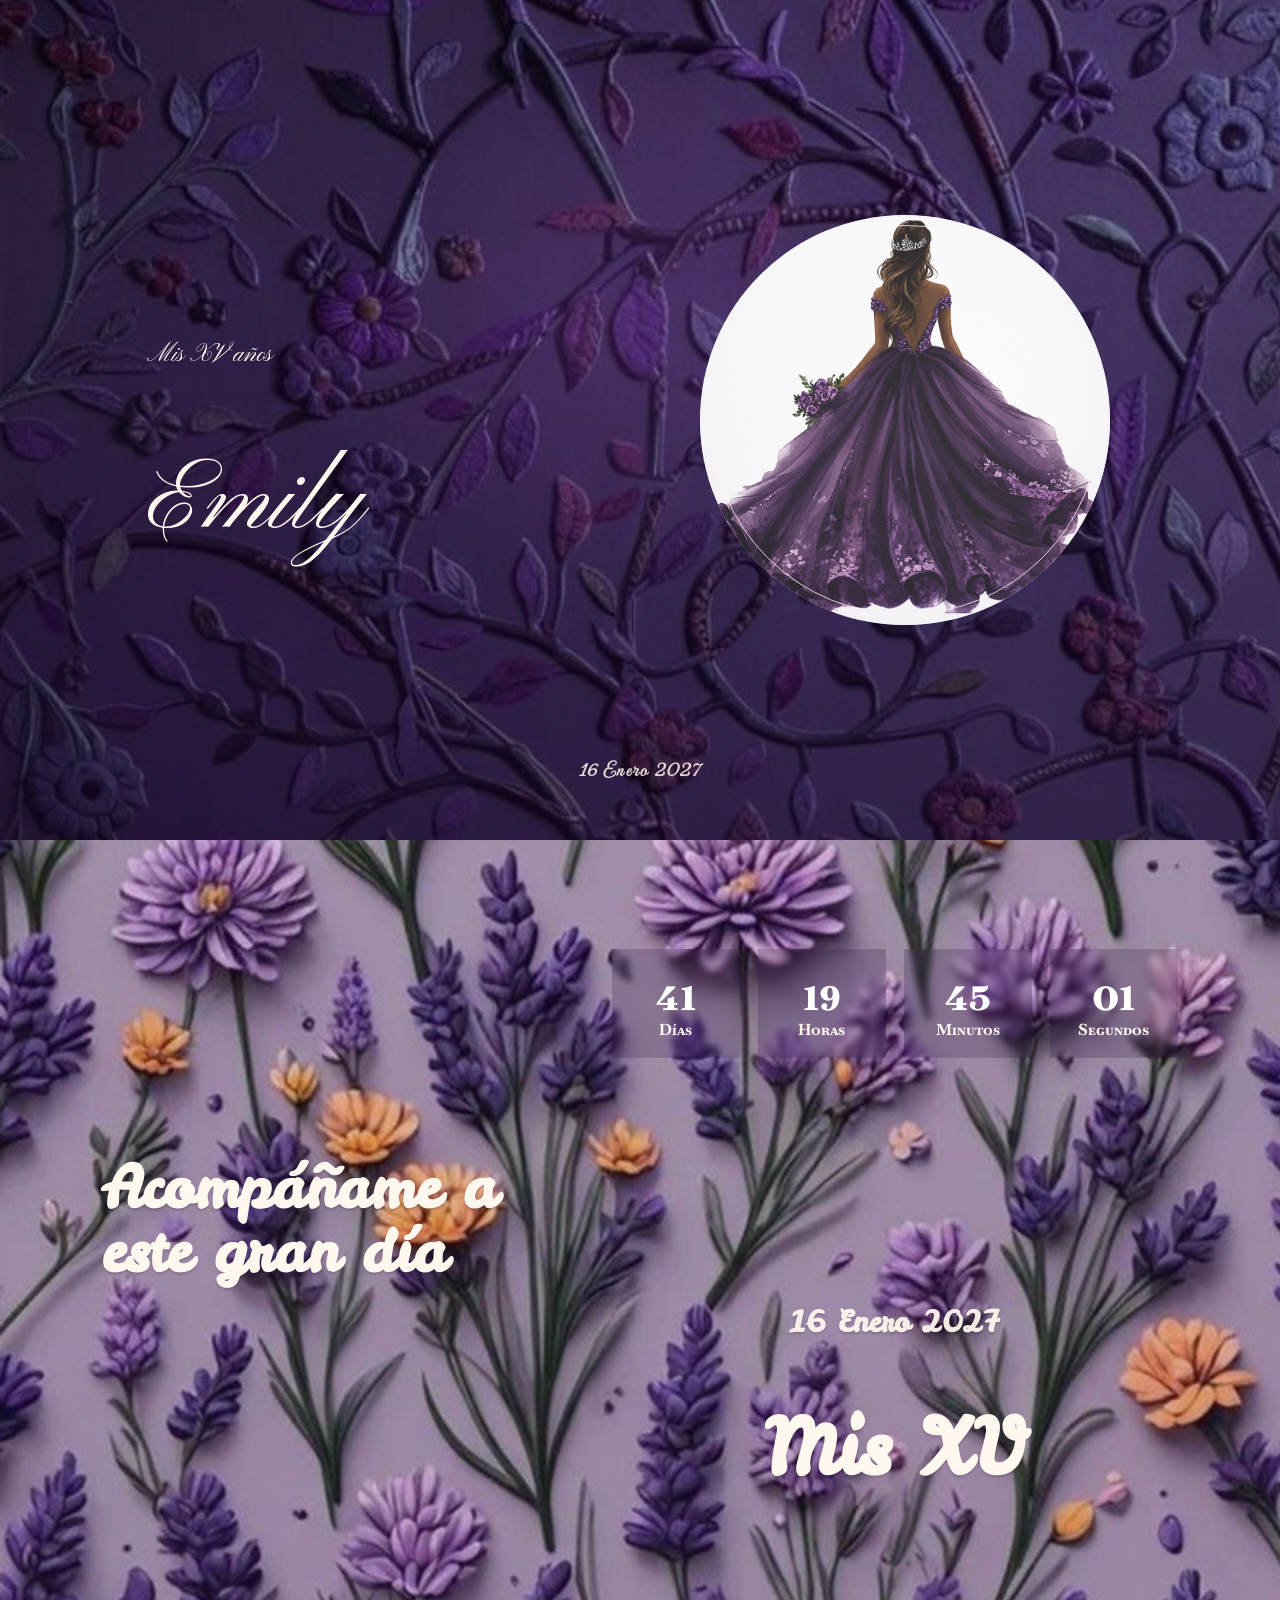
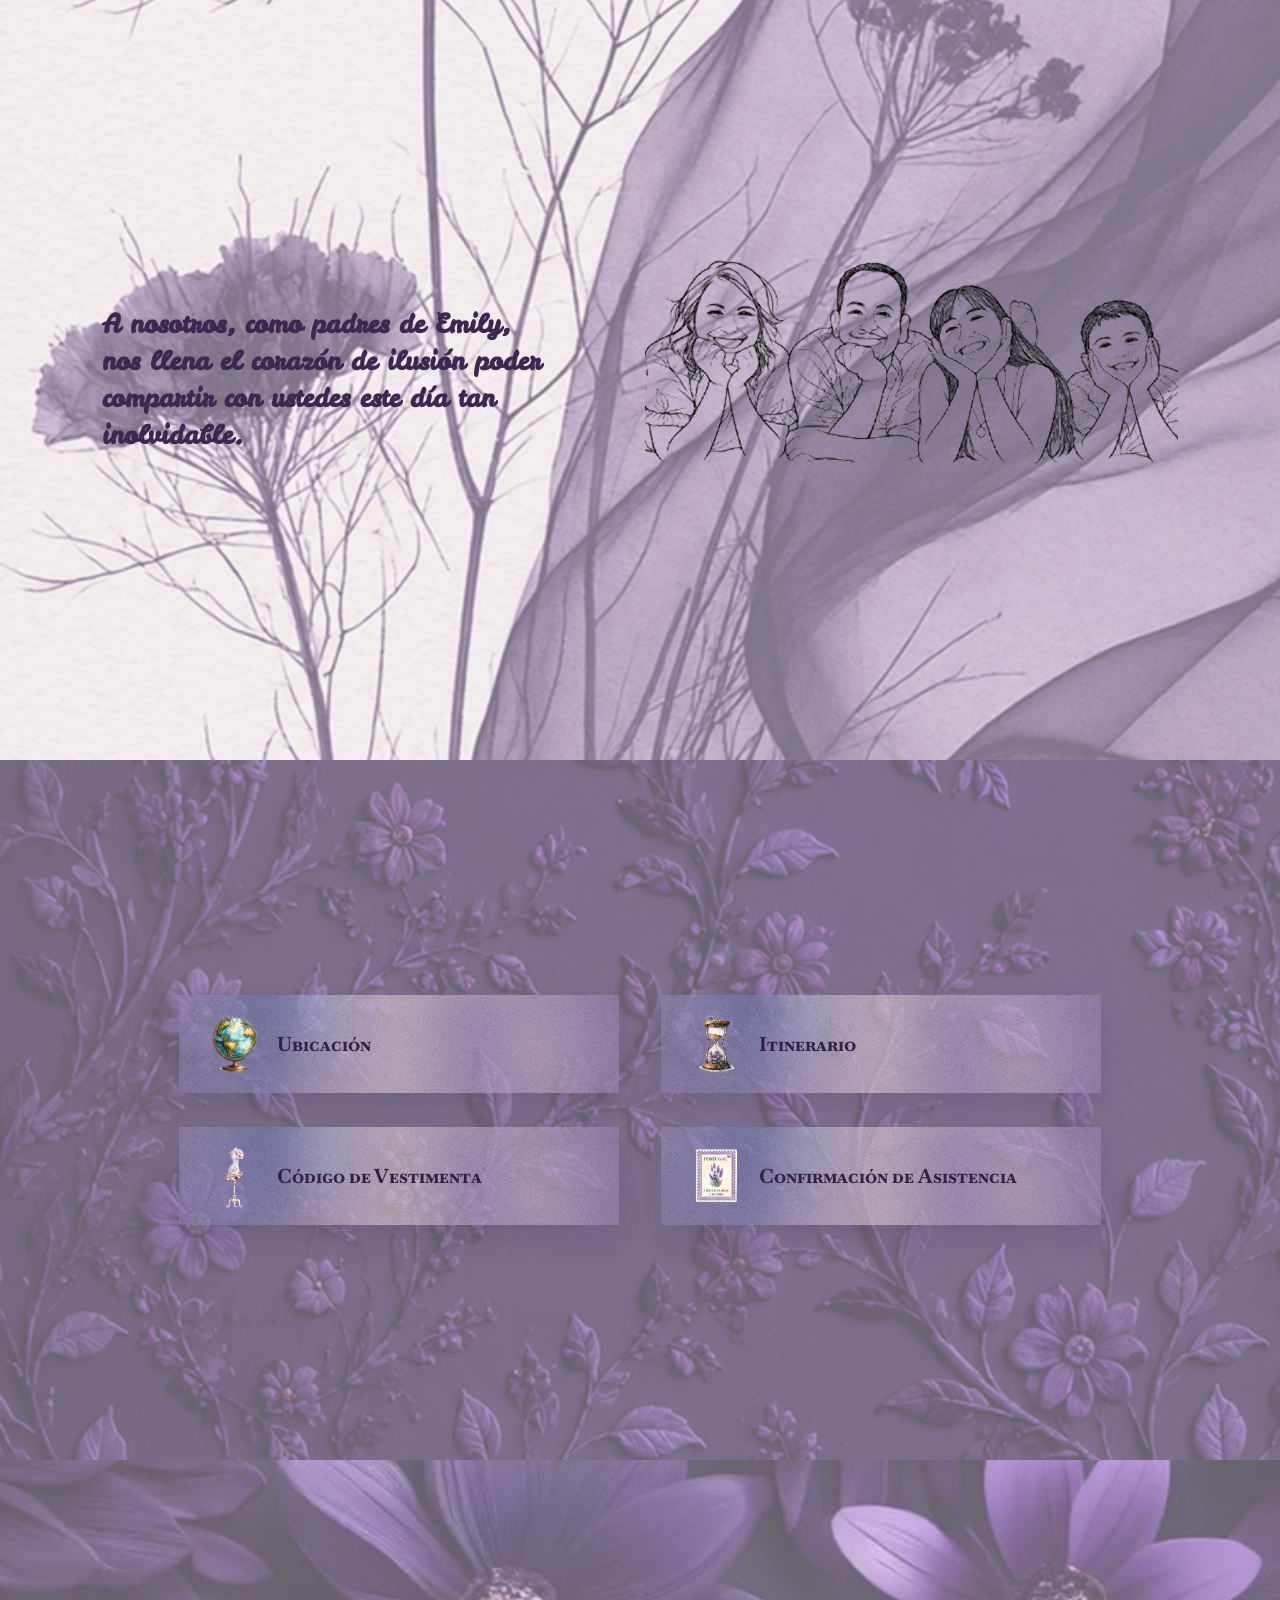
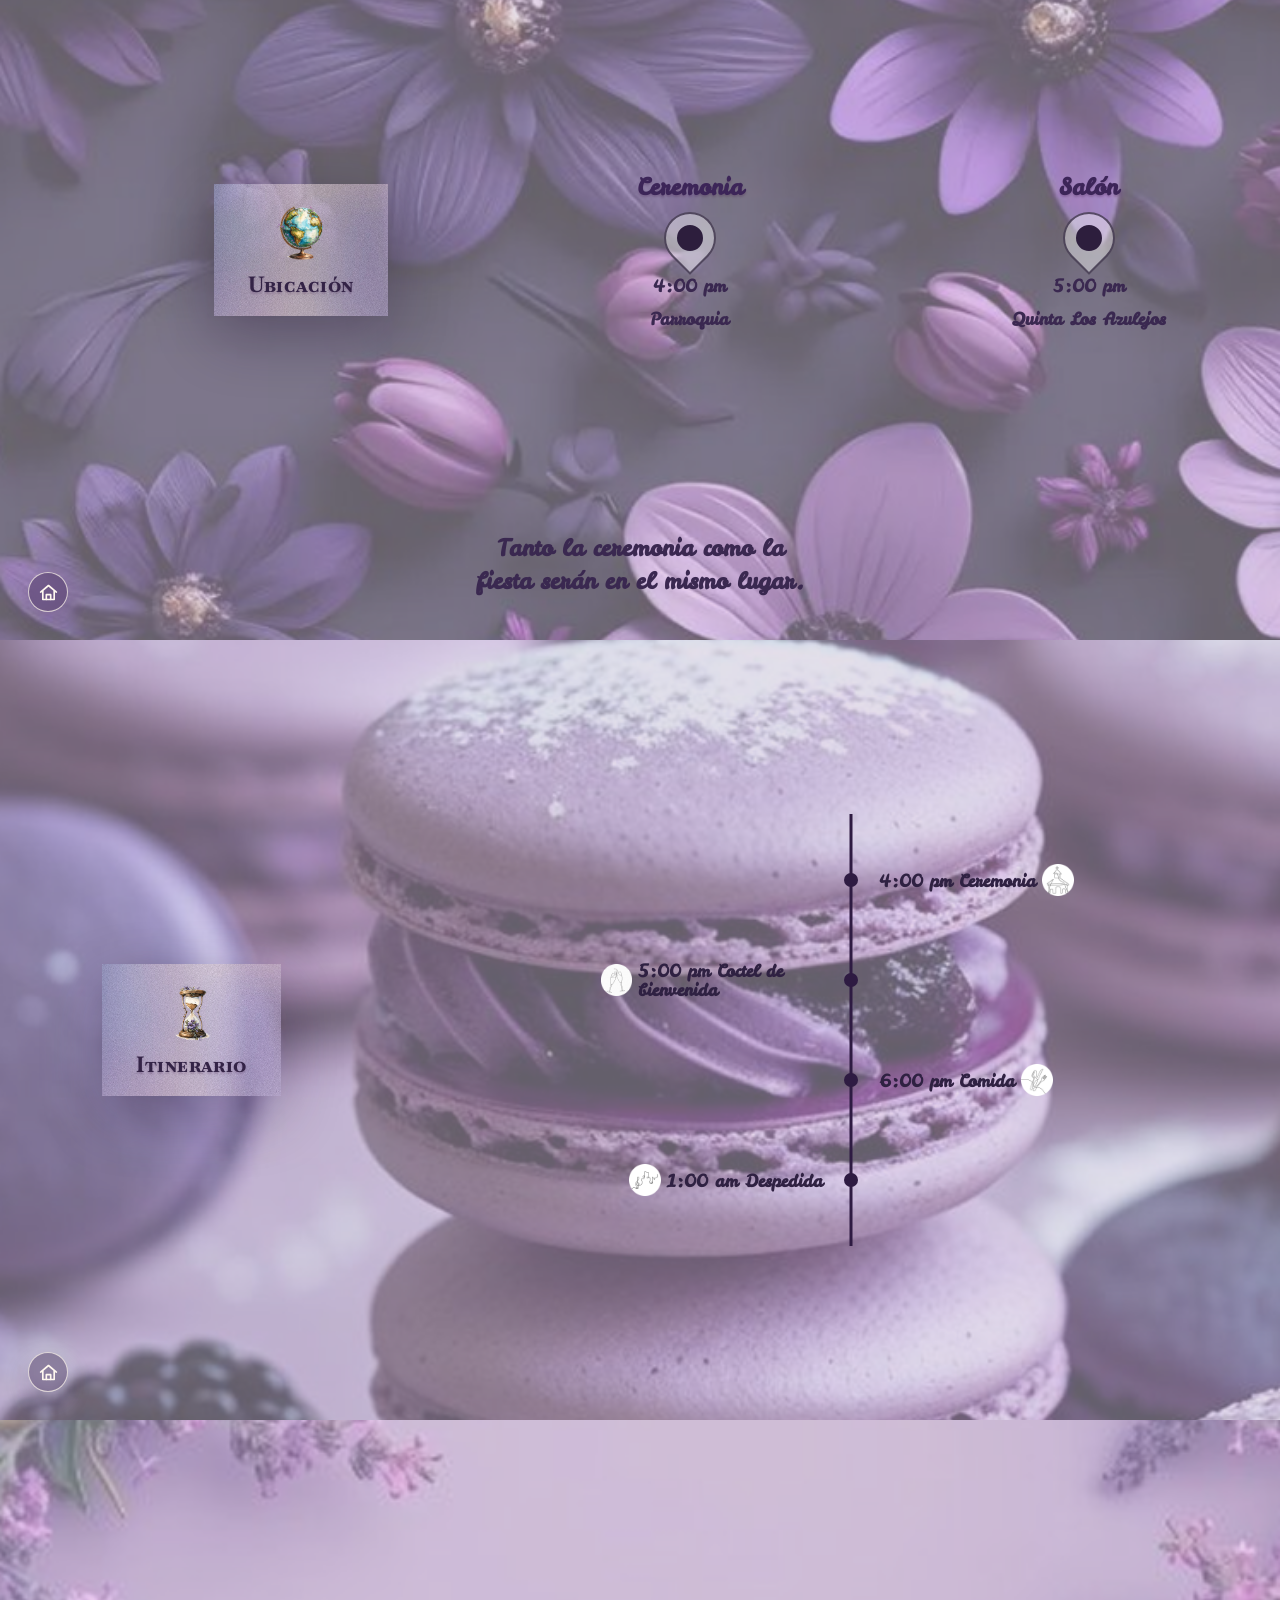
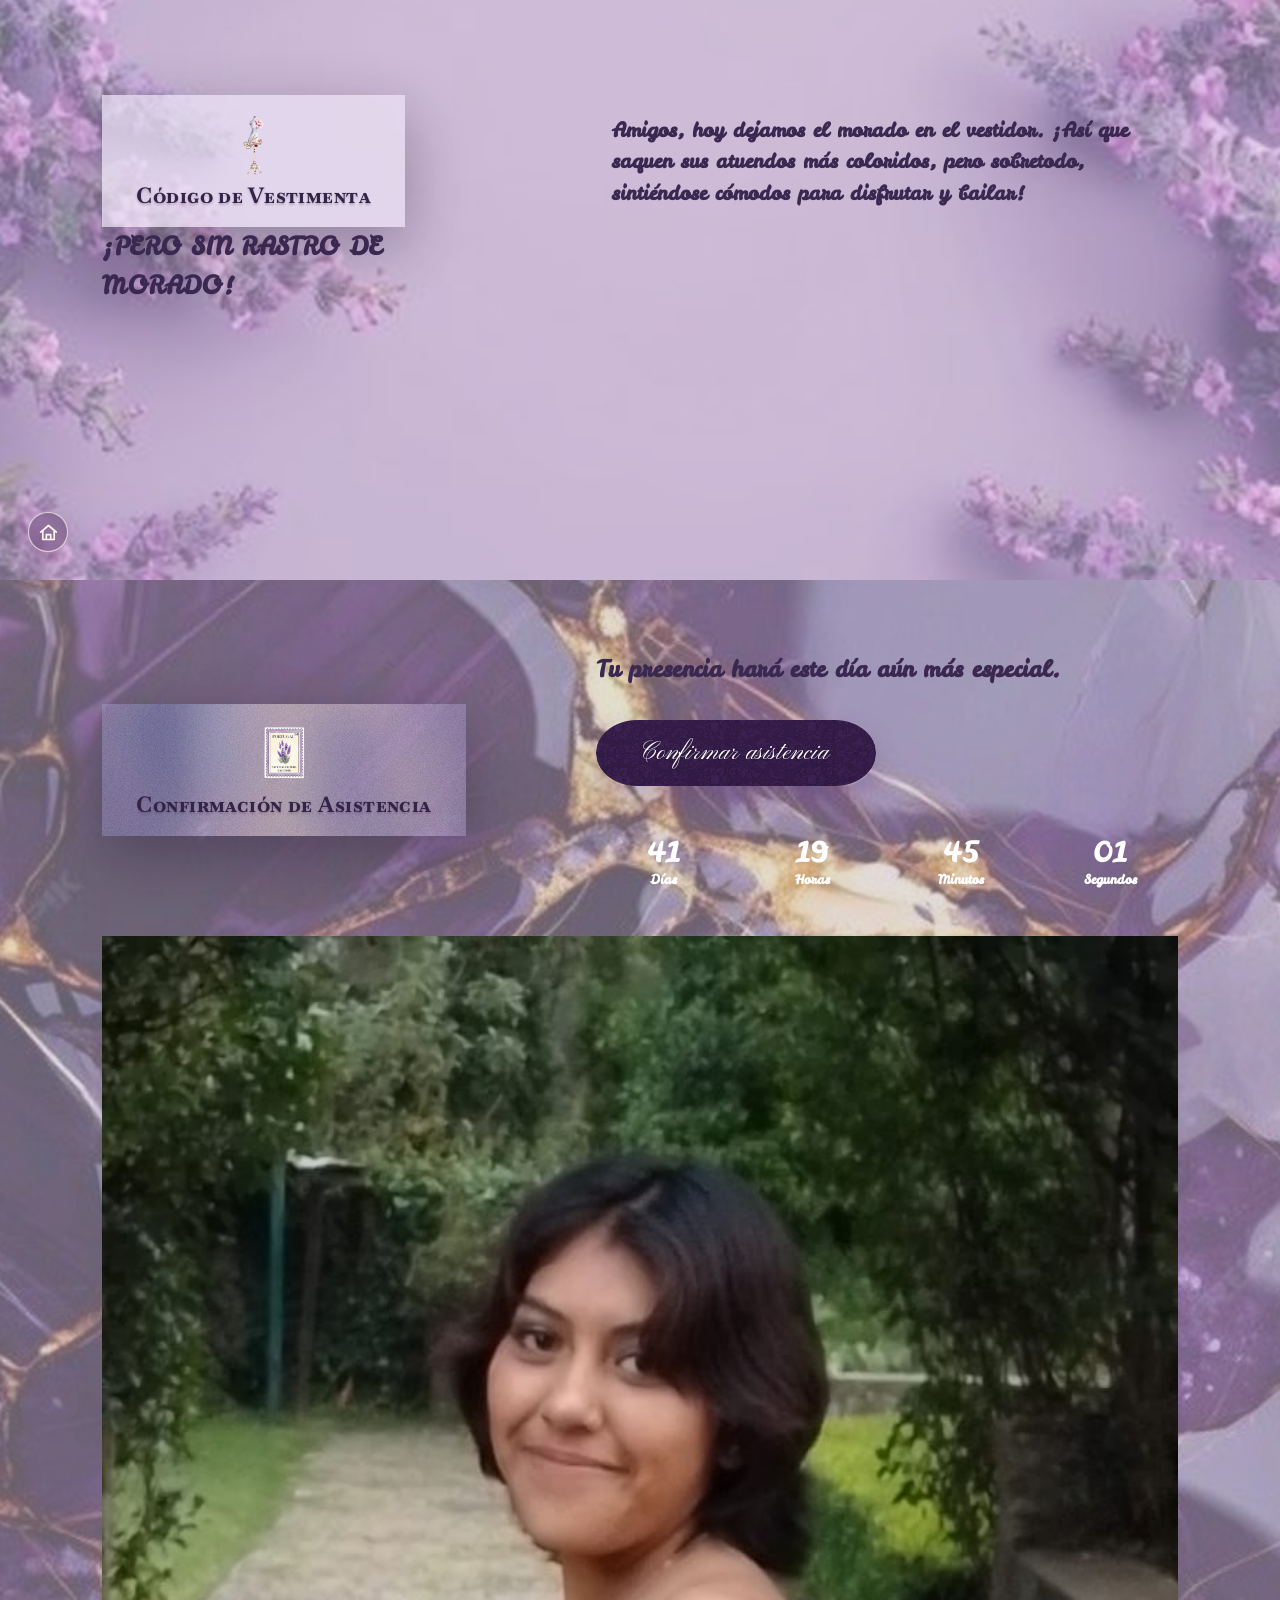
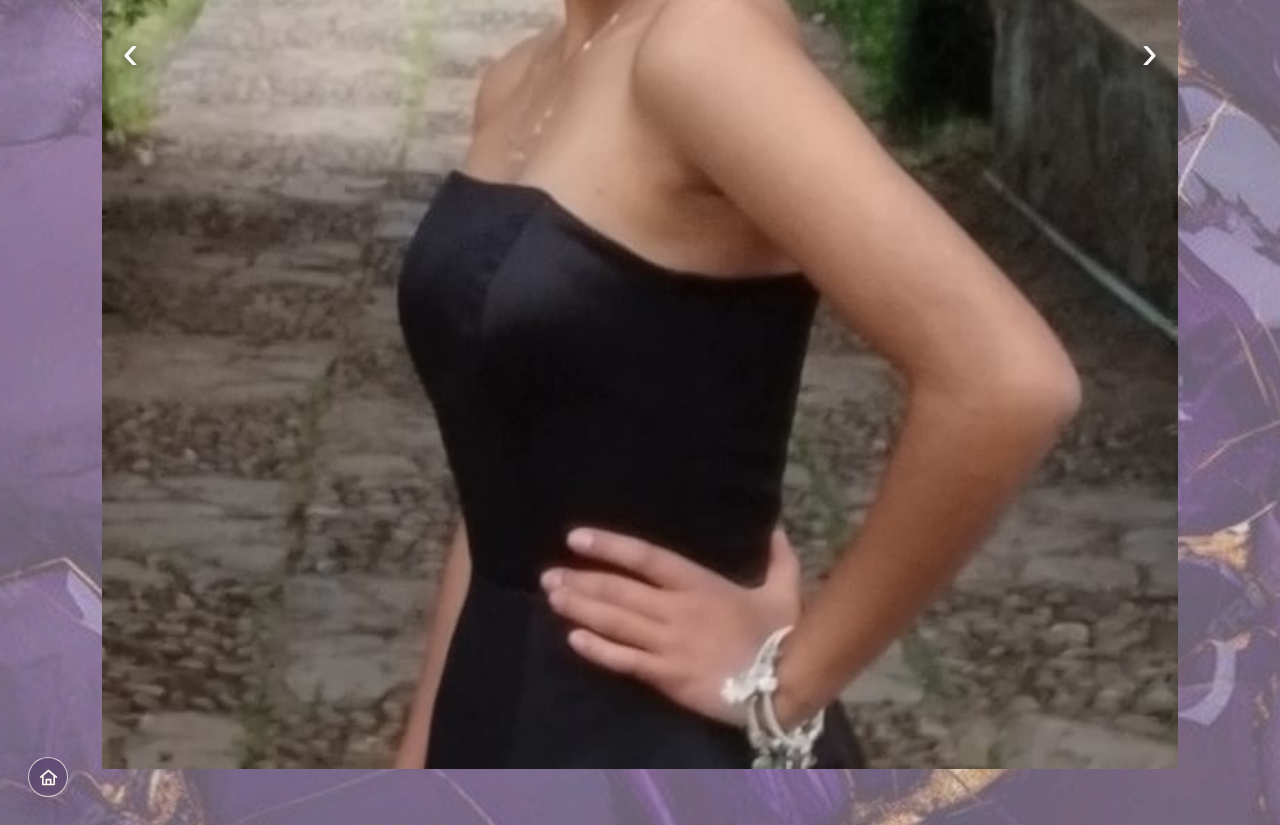
==== commit bfdfa01f: "Add files via upload" ====
--- a/index.html
+++ b/index.html
@@ -179,12 +179,10 @@
           Código de Vestimenta
         </h2>
         <p>
-          Queremos que nos acompañen haciendo su mejor outfit y, sobre todo,
-          sintiéndose cómodos para disfrutar y bailar hasta el final de esta
-          gran celebración.
-          <br>
-          <br>
-          Tan guapo que hasta tu te chifles.
+          Amigos, hoy dejamos el morado en el vestidor. ¡Así que saquen sus atuendos más coloridos, pero sobretodo, sintiéndose cómodos para disfrutar y bailar!
+        </p>
+        <p style="font-size: 25px;">
+          <bold>¡PERO SIN RASTRO DE MORADO!</bold>
         </p>
         <a class="back-menu" href="#menu-principal" aria-label="Regresar al menú principal">
           <svg viewBox="0 0 24 24" aria-hidden="true">
--- a/styles.css
+++ b/styles.css
@@ -95,6 +95,7 @@
     radial-gradient(circle at 50% 38%, rgba(122, 72, 158, 0.24), transparent 34%),
     linear-gradient(180deg, rgba(13, 6, 24, 0.24), rgba(18, 8, 31, 0.58)),
     url("fondo-inicio.jpg") center/cover;
+    position: absolute;
 }
 
 .vine {
@@ -269,6 +270,7 @@
   background:
     linear-gradient(rgba(50, 28, 68, 0.1), rgba(58, 31, 76, 0.18)),
     url("fondo-seccion-2.png") center/cover;
+    position: absolute;
 }
 
 .intro::after {
@@ -280,7 +282,7 @@
   display: grid;
   grid-template-columns: repeat(4, 1fr);
   gap: 8px;
-  margin: 300px auto 0;
+  margin: 180px auto 0;
   color: var(--cream);
 }
 
@@ -305,7 +307,7 @@
 
 .after-countdown {
   width: min(356px, 100%);
-  margin: 220px auto 0;
+  margin: 35% auto 0;
   bottom: 34px;
 }
 
@@ -707,7 +709,7 @@
 }
 
 .dresscode p {
-  margin-top: 170px;
+  margin-top: 35%;
   font-size: 1.08rem;
   font-family: "Leckerli One", cursive;
 }
